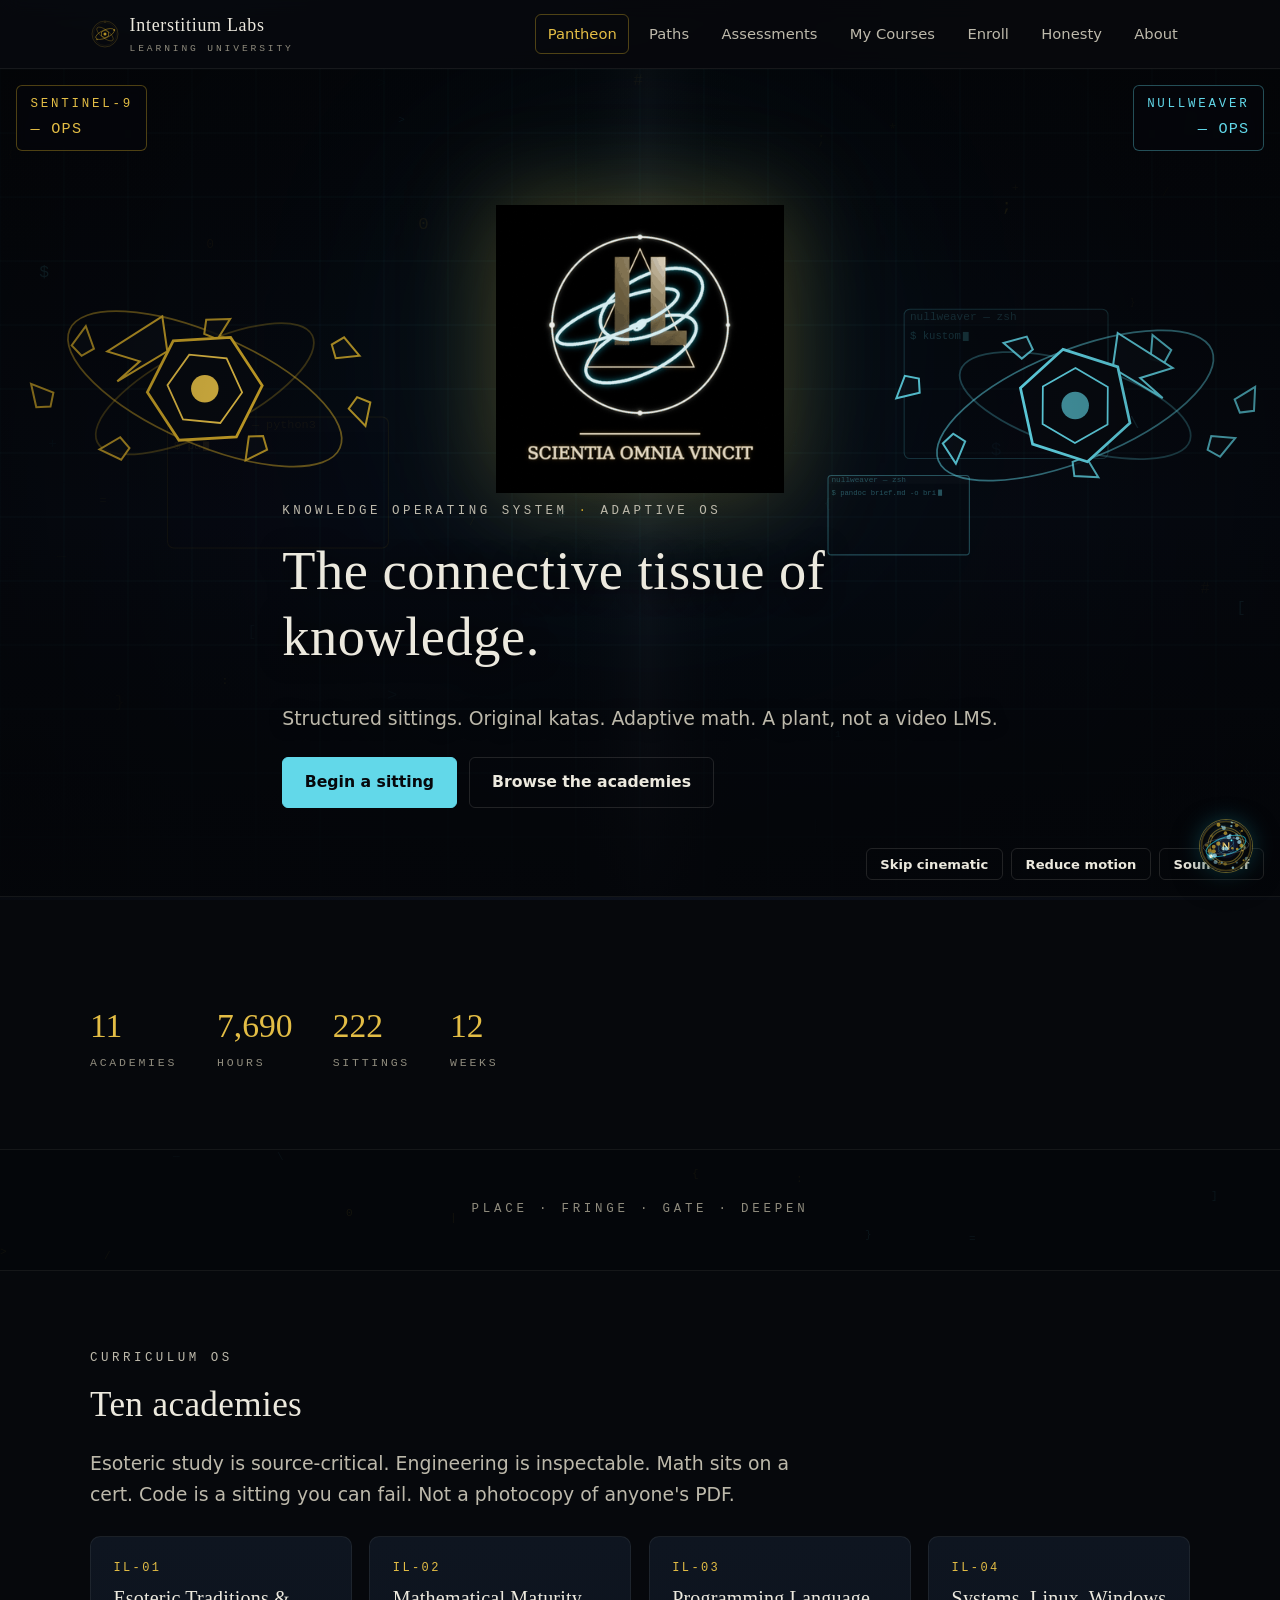
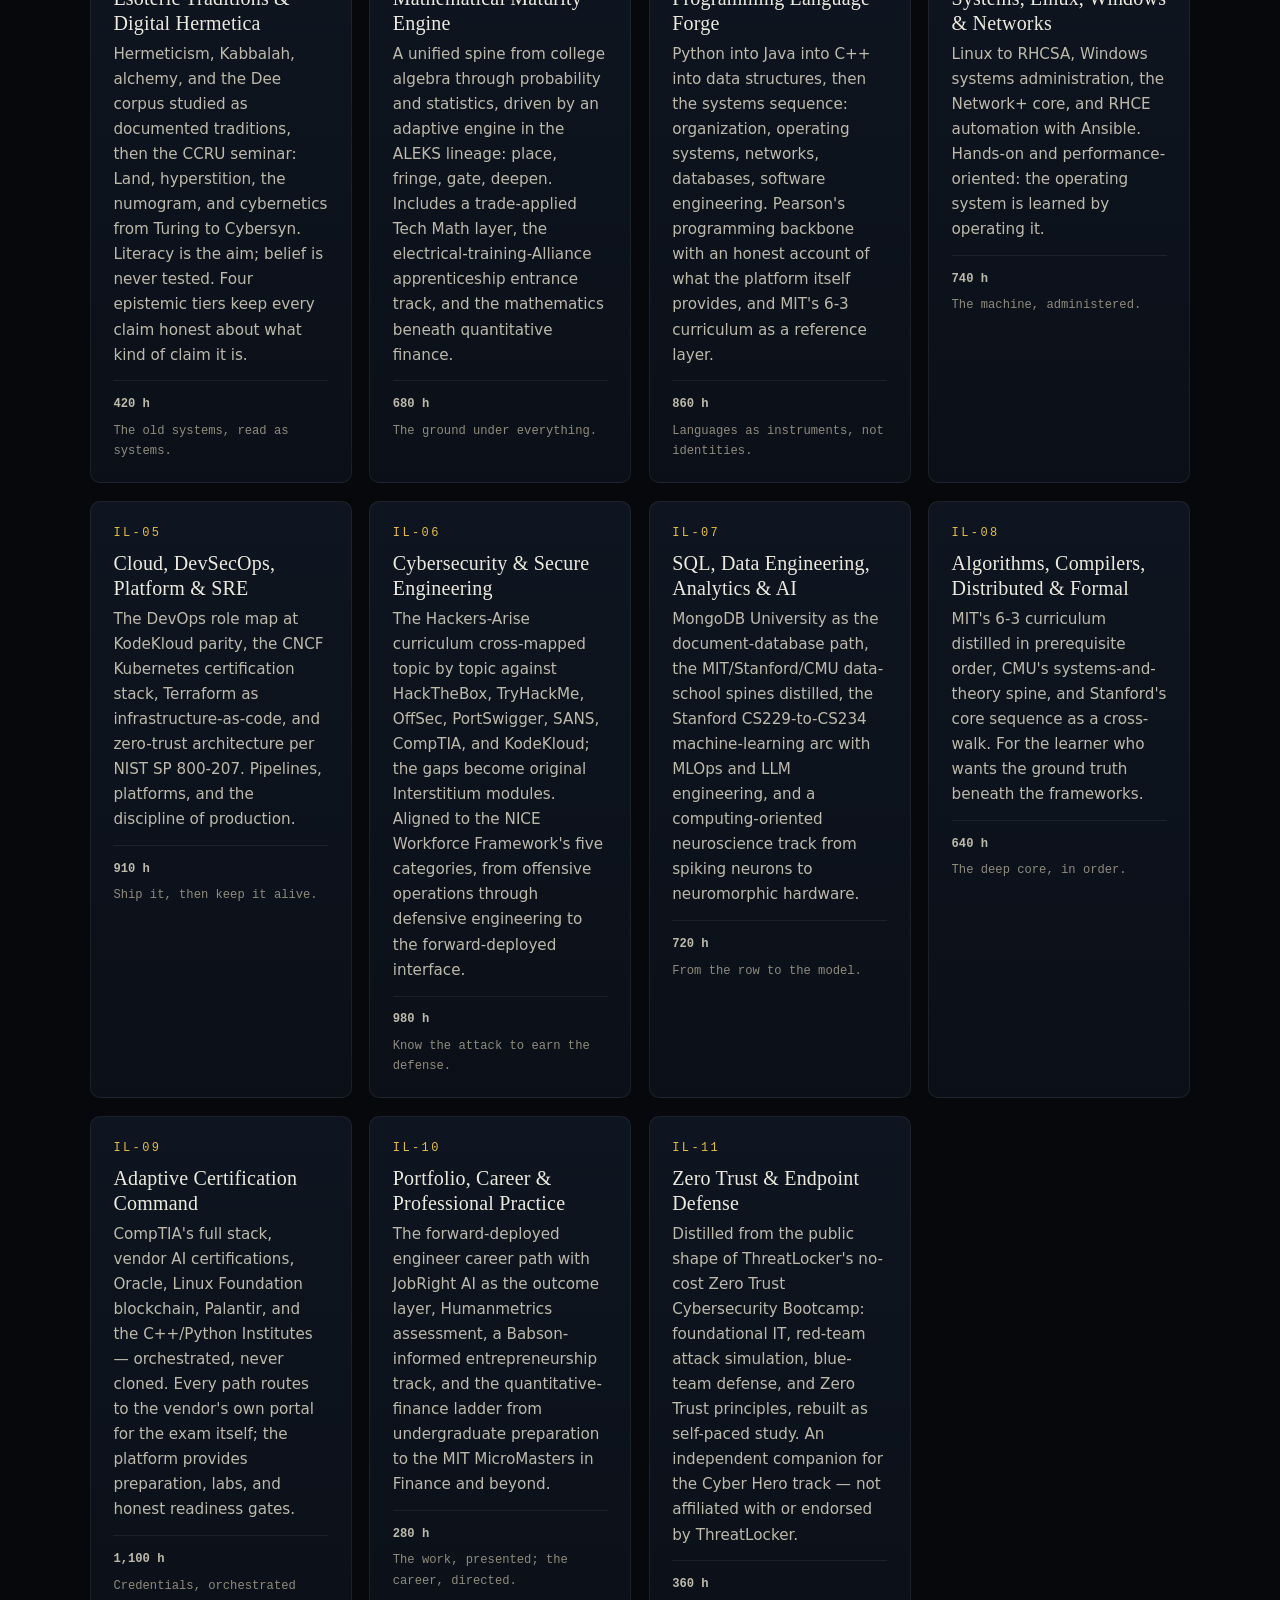
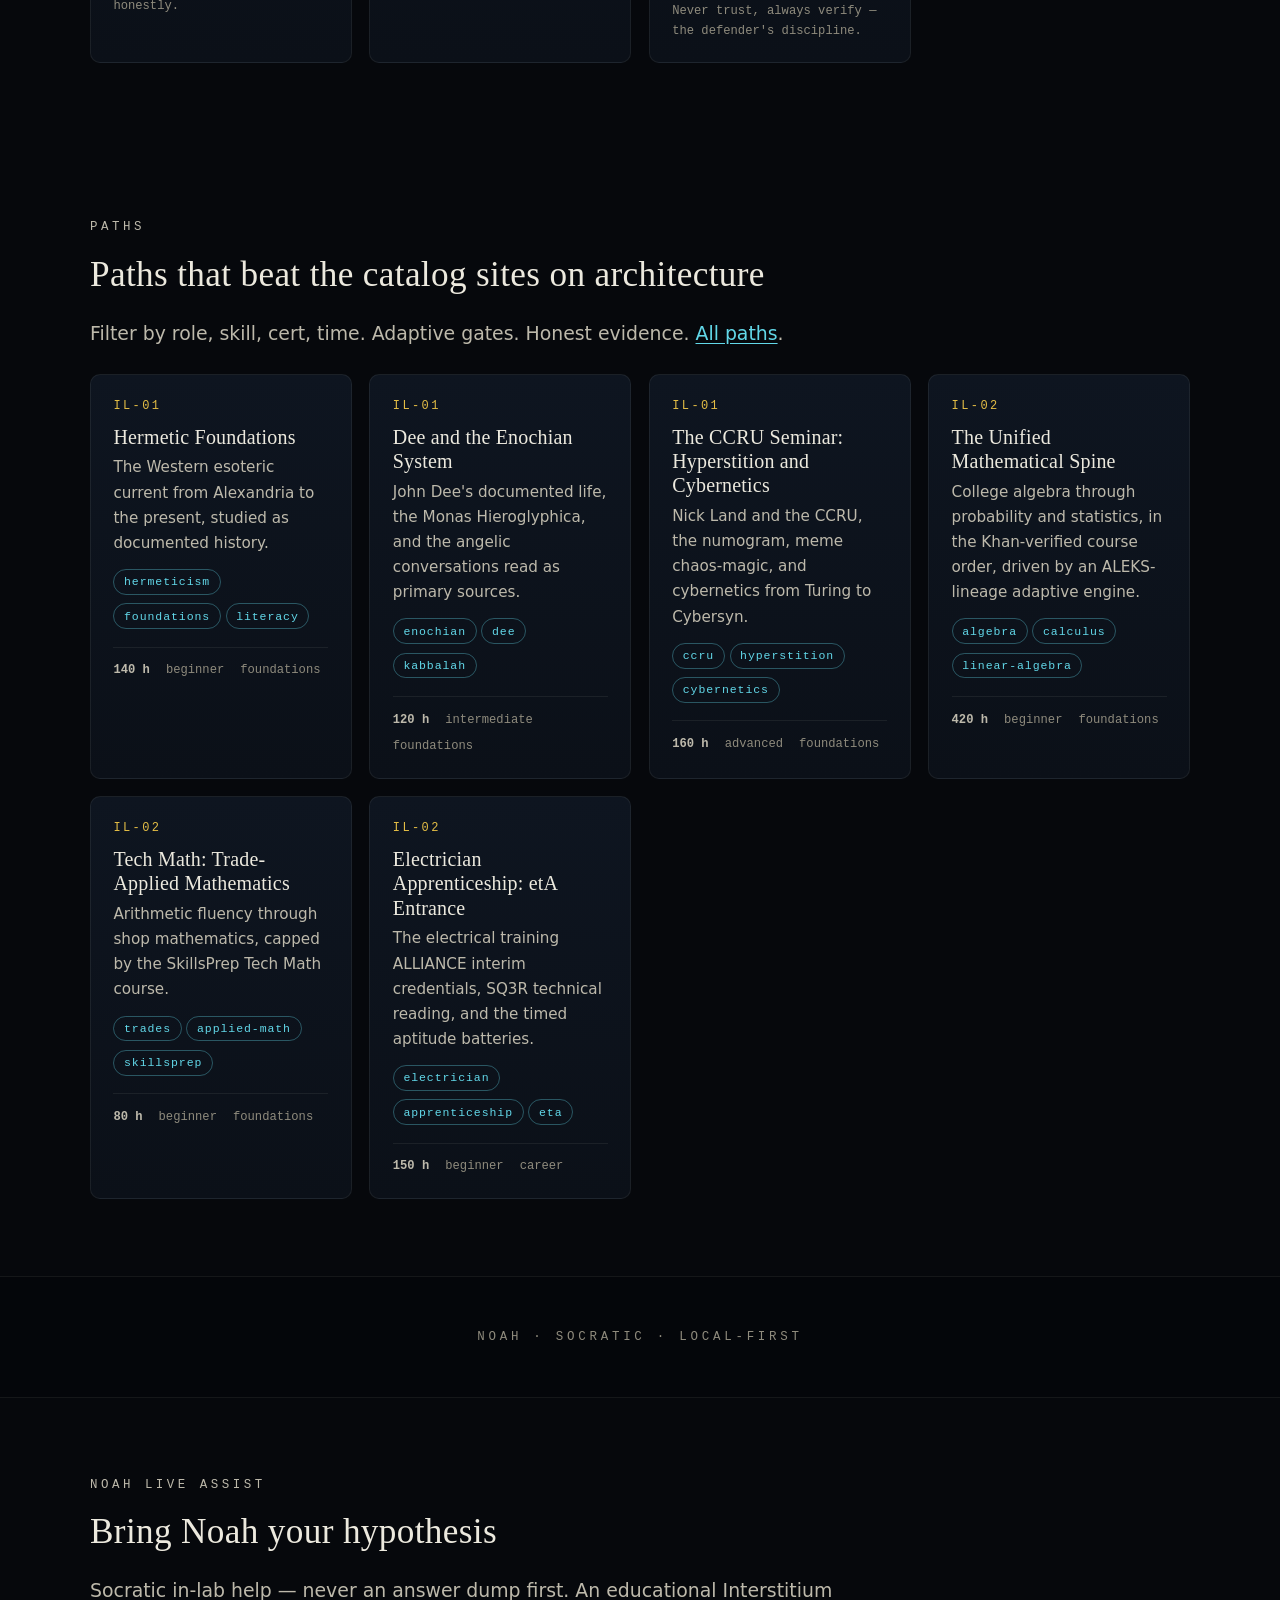
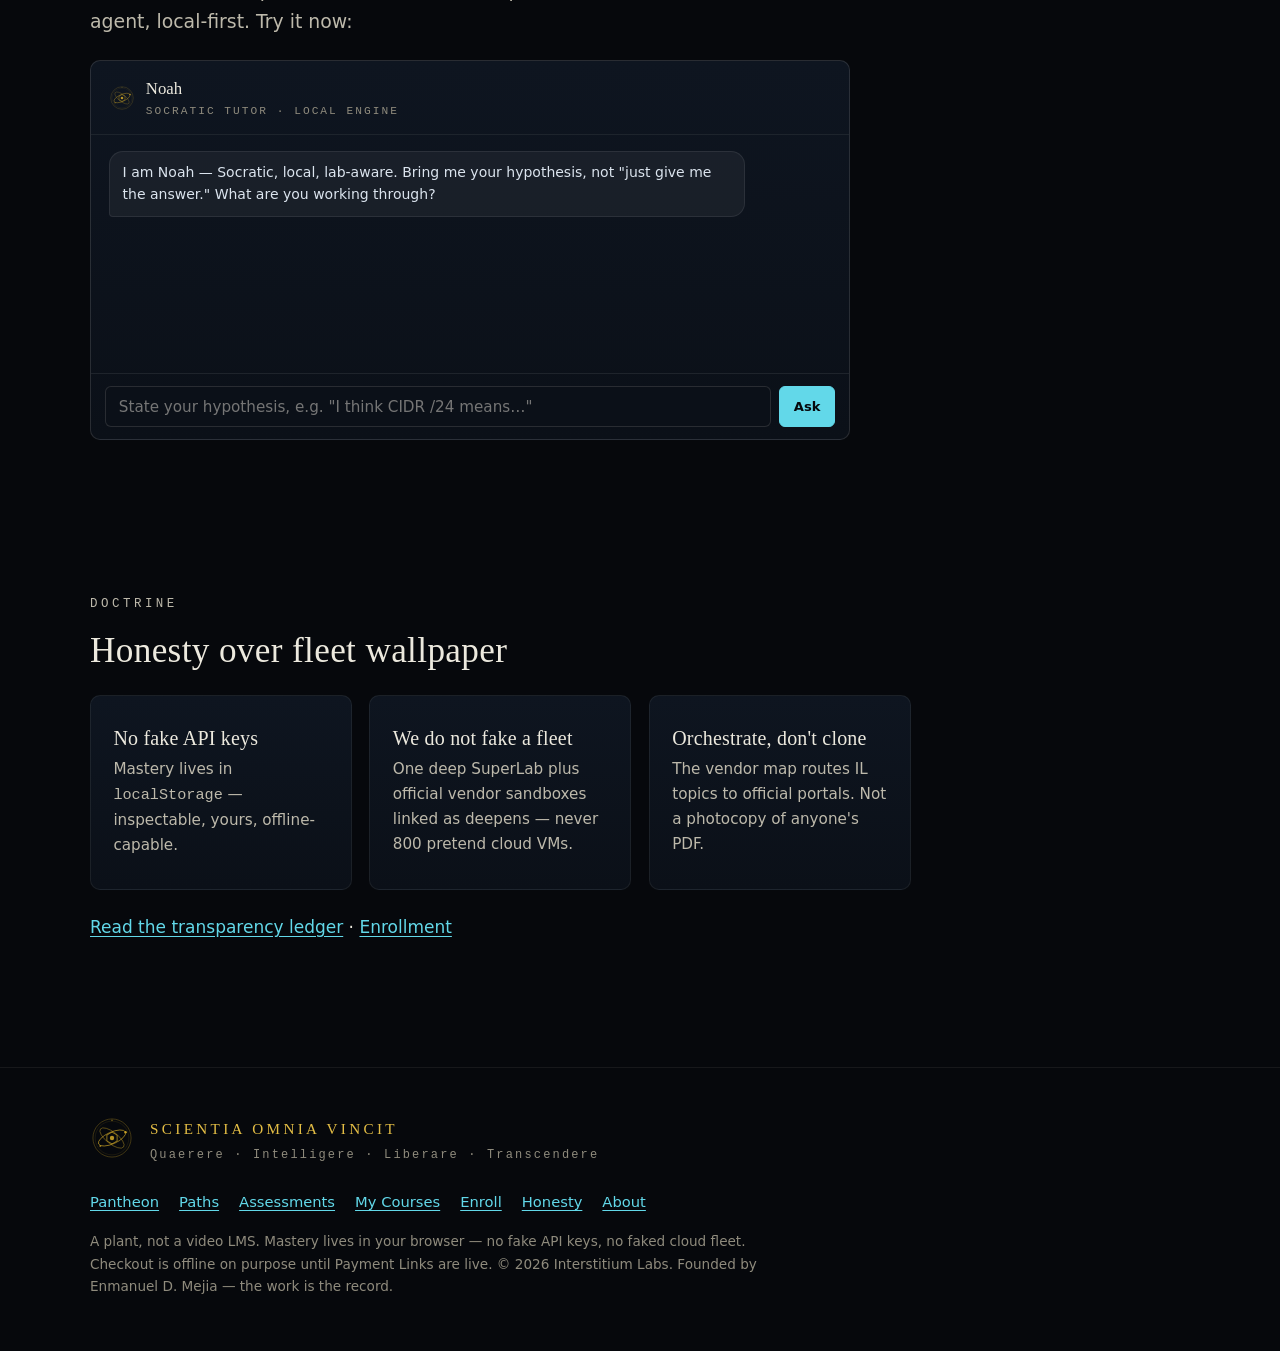
==== index.html @ 99f1c7e9 "Fix QA-verified content defects: stale meta totals - Meta descriptions: 10 academies/41 paths/204 mo" ====
<!DOCTYPE html>
<html lang="en">
<head>
<meta charset="utf-8">
<meta name="viewport" content="width=device-width, initial-scale=1">
<title>Interstitium Labs — Knowledge Operating System</title>
<meta name="description" content="Interstitium Labs: a knowledge operating system. Structured sittings, adaptive math, Socratic AI tutor. A plant, not a video LMS.">
<meta property="og:type" content="website">
<meta property="og:site_name" content="Interstitium Labs Learning University">
<meta property="og:url" content="https://learn.interstitiumlabs.dev/">
<meta property="og:title" content="Interstitium Labs — Learning University">
<meta property="og:description" content="A knowledge operating system. 11 academies, 47 learning paths, 222 modules, adaptive mastery. A plant, not a video LMS.">
<meta property="og:image" content="https://learn.interstitiumlabs.dev/assets/sigil-hero-static.png">
<meta name="twitter:card" content="summary_large_image">
<meta name="twitter:title" content="Interstitium Labs — Learning University">
<meta name="twitter:description" content="11 academies, 47 paths, 222 modules. Structured sittings, adaptive math, Socratic AI tutor.">
<meta name="twitter:image" content="https://learn.interstitiumlabs.dev/assets/sigil-hero-static.png">
<link rel="canonical" href="https://learn.interstitiumlabs.dev/">

<link rel="icon" href="assets/sigil.svg" type="image/svg+xml">
<link rel="manifest" href="manifest.webmanifest">
<meta name="theme-color" content="#06080c">
<link rel="stylesheet" href="css/il.css">
</head>
<body>
<a class="skip-link" href="#il-main">Skip to main content</a>
<div id="il-header"></div>

<main id="il-main">
  <!-- AI Pantheon battle cinematic (procedural canvas; see js/hero.js) -->
  <section class="pantheon" aria-label="AI Pantheon battle cinematic">
    <canvas id="pantheon-canvas" aria-hidden="true"></canvas>
    <div class="pantheon-veil" aria-hidden="true"></div>
    <div class="pantheon-plate gold" aria-hidden="true">SENTINEL-9<span class="ops" id="plate-gold-ops">— OPS</span></div>
    <div class="pantheon-plate cyan" aria-hidden="true">NULLWEAVER<span class="ops" id="plate-cyan-ops">— OPS</span></div>
    <div class="pantheon-sigil" aria-hidden="true">
      <picture>
        <source srcset="assets/sigil-hero-static.png" media="(prefers-reduced-motion: reduce)">
        <img src="assets/sigil-hero-rotate.gif" alt="" width="360" height="360" fetchpriority="high">
      </picture>
    </div>
    <div class="wrap pantheon-copy">
      <p class="eyebrow">Knowledge operating system <span class="dot">·</span> Adaptive OS</p>
      <h1>The connective tissue of knowledge.</h1>
      <p class="lede">Structured sittings. Original katas. Adaptive math. A plant, not a video LMS.</p>
      <p class="pantheon-summary" id="pantheon-summary" hidden>Two AI entities duel through recursive terminal cascades: SENTINEL-9 and NULLWEAVER trade volleys of streaming commands, each trying to out-compute the other. Motion is reduced, so a static keyframe is shown.</p>
      <div class="pantheon-ctas">
        <a class="btn" href="paths.html">Begin a sitting</a>
        <a class="btn btn-ghost" href="#academies">Browse the academies</a>
      </div>
    </div>
    <div class="pantheon-controls" role="group" aria-label="Cinematic controls">
      <button type="button" class="btn btn-sm btn-ghost" id="pantheon-skip">Skip cinematic</button>
      <button type="button" class="btn btn-sm btn-ghost" id="pantheon-motion" aria-pressed="false">Reduce motion</button>
      <button type="button" class="btn btn-sm btn-ghost" id="pantheon-sound" aria-pressed="false">Sound: off</button>
    </div>
  </section>

  <section class="block" aria-labelledby="scale-h">
    <div class="wrap">
      <h2 id="scale-h" class="sr-only">Scale</h2>
      <div class="counters" id="counters" role="list"></div>
    </div>
  </section>

  <div class="terminal-storm" aria-hidden="true"><canvas></canvas><div class="storm-label">Place · Fringe · Gate · Deepen</div></div>

  <section class="block" id="academies" aria-labelledby="acad-h">
    <div class="wrap" data-catalog-slot>
      <p class="eyebrow">Curriculum OS</p>
      <h2 id="acad-h">Ten academies</h2>
      <p class="lede">Esoteric study is source-critical. Engineering is inspectable. Math sits on a cert. Code is a sitting you can fail. Not a photocopy of anyone's PDF.</p>
      <div class="grid grid-3" id="academy-grid" style="margin-top:1.6rem"></div>
    </div>
  </section>

  <section class="block" aria-labelledby="paths-h">
    <div class="wrap" data-catalog-slot>
      <p class="eyebrow">Paths</p>
      <h2 id="paths-h">Paths that beat the catalog sites on architecture</h2>
      <p class="lede">Filter by role, skill, cert, time. Adaptive gates. Honest evidence. <a href="paths.html">All paths</a>.</p>
      <div class="grid grid-3" id="path-preview" style="margin-top:1.6rem"></div>
    </div>
  </section>

  <div class="terminal-storm" aria-hidden="true"><canvas></canvas><div class="storm-label">Noah · Socratic · Local-first</div></div>

  <section class="block" aria-labelledby="noah-h">
    <div class="wrap">
      <p class="eyebrow">Noah Live Assist</p>
      <h2 id="noah-h">Bring Noah your hypothesis</h2>
      <p class="lede">Socratic in-lab help — never an answer dump first. An educational Interstitium agent, local-first. Try it now:</p>
      <div class="grid" style="grid-template-columns:1fr; margin-top:1.4rem">
        <div class="noah-panel" style="max-width:760px">
          <div class="noah-head">
            <img class="sig" src="assets/sigil.svg" alt="" width="26" height="26">
            <div><div class="name">Noah</div><div class="sub">Socratic tutor · local engine</div></div>
          </div>
          <div class="noah-log" id="noah-log" aria-live="polite" aria-label="Noah conversation"></div>
          <form class="noah-input" id="noah-form">
            <label class="sr-only" for="noah-q">Ask Noah a question</label>
            <input id="noah-q" type="text" placeholder="State your hypothesis, e.g. &quot;I think CIDR /24 means…&quot;" autocomplete="off">
            <button class="btn btn-sm" type="submit">Ask</button>
          </form>
        </div>
      </div>
    </div>
  </section>

  <section class="block" aria-labelledby="honest-h">
    <div class="wrap">
      <p class="eyebrow">Doctrine</p>
      <h2 id="honest-h">Honesty over fleet wallpaper</h2>
      <div class="grid grid-3" style="margin-top:1.4rem">
        <div class="card"><h3>No fake API keys</h3><p>Mastery lives in <span style="font-family:var(--mono)">localStorage</span> — inspectable, yours, offline-capable.</p></div>
        <div class="card"><h3>We do not fake a fleet</h3><p>One deep SuperLab plus official vendor sandboxes linked as deepens — never 800 pretend cloud VMs.</p></div>
        <div class="card"><h3>Orchestrate, don't clone</h3><p>The vendor map routes IL topics to official portals. Not a photocopy of anyone's PDF.</p></div>
      </div>
      <p style="margin-top:1.4rem"><a href="honesty.html">Read the transparency ledger</a> · <a href="enroll.html">Enrollment</a></p>
    </div>
  </section>
</main>

<div id="il-footer"></div>

<script src="js/app.js"></script>
<script src="js/noah.js"></script>
<script src="js/hero.js"></script>
<script>
(function () {
  'use strict';
  IL.hero.init();

  function counter(n, label) {
    var d = document.createElement('div');
    d.className = 'counter'; d.setAttribute('role', 'listitem');
    d.innerHTML = '<div class="n">' + IL.esc(n) + '</div><div class="l">' + IL.esc(label) + '</div>';
    return d;
  }

  function academyCard(a) {
    var c = document.createElement('article');
    c.className = 'card';
    c.innerHTML =
      '<div class="code">' + IL.esc(a.code) + '</div>' +
      '<h3><a href="academy.html?id=' + IL.esc(a.code) + '">' + IL.esc(a.name) + '</a></h3>' +
      '<p>' + IL.esc(a.blurb || a.tagline || '') + '</p>' +
      '<div class="meta"><span><b>' + IL.esc(IL.fmtHours(a.hours)) + '</b></span>' +
      (a.tagline ? '<span>' + IL.esc(a.tagline) + '</span>' : '') + '</div>';
    return c;
  }

  function pathCard(p) {
    var c = document.createElement('article');
    c.className = 'card';
    var tags = (p.tags || []).slice(0, 3).map(function (t) {
      return '<span class="tag skill">' + IL.esc(t) + '</span>';
    }).join('');
    c.innerHTML =
      '<div class="code">' + IL.esc(p.academy || '') + '</div>' +
      '<h3><a href="path.html?id=' + IL.esc(p.id) + '">' + IL.esc(p.title) + '</a></h3>' +
      '<p>' + IL.esc(p.subtitle || '') + '</p>' +
      '<div>' + tags + '</div>' +
      '<div class="meta"><span><b>' + IL.esc(IL.fmtHours(p.hours)) + '</b></span>' +
      '<span>' + IL.esc(p.difficulty || '') + '</span><span>' + IL.esc(p.type || '') + '</span></div>';
    return c;
  }

  function render() {
    var cat = IL.getCatalog();
    // counters: computed from catalog, or the standing verified figures
    var box = document.getElementById('counters');
    box.innerHTML = '';
    var nAcad = cat.academies.length || 10;
    var hours = IL.totalHours() || 7330;
    var sittings = 0;
    cat.paths.forEach(function (p) { sittings += (p.modules || []).length; });
    if (!sittings) sittings = 138;
    box.appendChild(counter(String(nAcad), 'academies'));
    box.appendChild(counter(hours.toLocaleString('en-US'), 'hours'));
    box.appendChild(counter(String(sittings), 'sittings'));
    box.appendChild(counter('12', 'weeks'));

    var grid = document.getElementById('academy-grid');
    grid.innerHTML = '';
    cat.academies.forEach(function (a) { grid.appendChild(academyCard(a)); });

    var prev = document.getElementById('path-preview');
    prev.innerHTML = '';
    var paths = cat.paths.slice(0, 6);
    if (!paths.length) {
      prev.innerHTML = '<div class="empty-state"><h3>Paths are being published</h3>' +
        '<p>The path catalog is still being assembled. The ten academies above are the standing index — check back, or <a href="honesty.html">read the ledger</a>.</p></div>';
    } else {
      paths.forEach(function (p) { prev.appendChild(pathCard(p)); });
    }
  }
  IL.renderPage = render;
  IL.onCatalog(render);

  /* Noah teaser chat (real local engine) */
  var log = document.getElementById('noah-log');
  var form = document.getElementById('noah-form');
  var input = document.getElementById('noah-q');
  function addMsg(cls, text) {
    var d = document.createElement('div');
    d.className = 'noah-msg ' + cls;
    d.textContent = text;
    log.appendChild(d);
    log.scrollTop = log.scrollHeight;
    return d;
  }
  addMsg('noah', 'I am Noah — Socratic, local, lab-aware. Bring me your hypothesis, not "just give me the answer." What are you working through?');
  form.addEventListener('submit', function (e) {
    e.preventDefault();
    var q = input.value.trim();
    if (!q) return;
    addMsg('user', q);
    input.value = '';
    var thinking = document.createElement('div');
    thinking.className = 'noah-msg noah';
    thinking.innerHTML = '<span class="noah-thinking">Noah is thinking <span class="dots"><i></i><i></i><i></i></span></span>';
    log.appendChild(thinking);
    log.scrollTop = log.scrollHeight;
    setTimeout(function () {
      var res = IL.noah.ask(q, {});
      thinking.textContent = res.reply;
      (res.nudges || []).forEach(function (n) {
        var s = document.createElement('span');
        s.className = 'nudge';
        s.textContent = 'Nudge: ' + n;
        thinking.appendChild(s);
      });
      log.scrollTop = log.scrollHeight;
    }, 450);
  });
})();
</script>
</body>
</html>
---- css/il.css ----
/* Interstitium Labs — Learning University design system
   Doctrine: gold is a nucleus, never a fill. Cyan is a signal, never a wash.
   Marks stay small. Motion stays slow. */

:root {
  /* Nucleus accent (sparse) */
  --gold: #c9a227;
  --gold-bright: #e3bd45;
  --gold-dim: rgba(201, 162, 39, 0.38);
  --gold-faint: rgba(201, 162, 39, 0.10);
  /* Signal / interactive (links, affordances only) */
  --cyan: #62d8e9;
  --cyan-deep: #2fa9bd;
  --cyan-dim: rgba(98, 216, 233, 0.35);
  --cyan-faint: rgba(98, 216, 233, 0.08);
  /* Hermetic dark palette */
  --bg: #06080c;
  --bg-2: #090d14;
  --panel: #0b1018;
  --panel-2: #0e1520;
  --panel-3: #121a28;
  /* Ink */
  --ink: #ece9de;
  --ink-dim: #bdb9ab;
  --ink-faint: #8f8b7d;
  /* Lines */
  --line: rgba(236, 233, 222, 0.13);
  --line-soft: rgba(236, 233, 222, 0.07);
  /* Type */
  --serif: "Iowan Old Style", "Palatino Linotype", Palatino, Georgia, "Times New Roman", serif;
  --sans: system-ui, -apple-system, "Segoe UI", Roboto, Inter, "Helvetica Neue", Arial, sans-serif;
  --mono: ui-monospace, "SF Mono", SFMono-Regular, Menlo, Consolas, "Liberation Mono", monospace;
  /* Aurora backdrop: deep, slow, never loud */
  --aurora:
    radial-gradient(1100px 520px at 12% -8%, rgba(47, 169, 189, 0.10), transparent 60%),
    radial-gradient(900px 480px at 88% 4%, rgba(201, 162, 39, 0.055), transparent 60%),
    radial-gradient(1400px 900px at 50% 115%, rgba(38, 52, 92, 0.28), transparent 65%),
    linear-gradient(180deg, #070a10 0%, #06080c 55%, #05070a 100%);
  --radius: 10px;
  --radius-sm: 6px;
  --maxw: 1180px;
}

* { box-sizing: border-box; }

html { scroll-behavior: smooth; }

body {
  margin: 0;
  background: var(--bg);
  background-image: var(--aurora);
  background-attachment: fixed;
  color: var(--ink);
  font-family: var(--sans);
  font-size: 1.0625rem;
  line-height: 1.65;
  -webkit-font-smoothing: antialiased;
}

/* ---------- accessibility scaffolding ---------- */
.skip-link {
  position: absolute;
  left: 1rem;
  top: -4rem;
  z-index: 200;
  background: var(--panel-3);
  color: var(--cyan);
  border: 1px solid var(--cyan-dim);
  padding: 0.6rem 1rem;
  border-radius: var(--radius-sm);
  text-decoration: none;
  transition: top 0.15s ease;
}
.skip-link:focus { top: 1rem; }

:focus-visible {
  outline: 2px solid var(--cyan);
  outline-offset: 3px;
  border-radius: 2px;
}

.sr-only {
  position: absolute; width: 1px; height: 1px;
  padding: 0; margin: -1px; overflow: hidden;
  clip: rect(0 0 0 0); white-space: nowrap; border: 0;
}

/* ---------- type ---------- */
h1, h2, h3, .display {
  font-family: var(--serif);
  font-weight: 500;
  line-height: 1.22;
  letter-spacing: 0.01em;
  margin: 0 0 0.6em;
}
h1 { font-size: clamp(2rem, 4.6vw, 3.4rem); }
h2 { font-size: clamp(1.5rem, 3vw, 2.2rem); }
h3 { font-size: 1.25rem; }

.eyebrow {
  font-family: var(--mono);
  font-size: 0.78rem;
  letter-spacing: 0.28em;
  text-transform: uppercase;
  color: var(--ink-dim);
  margin: 0 0 1rem;
}
.eyebrow .dot { color: var(--gold); }

.lede { font-size: 1.18rem; color: var(--ink-dim); max-width: 62ch; }

a { color: var(--cyan); text-decoration: underline; text-underline-offset: 3px; }
a:hover { color: #8fe6f3; }

p { margin: 0 0 1em; max-width: 72ch; }

/* ---------- layout ---------- */
.wrap { max-width: var(--maxw); margin: 0 auto; padding: 0 clamp(1rem, 4vw, 2.5rem); }
section.block { padding: clamp(2.5rem, 6vw, 5rem) 0; }
.rule {
  border: 0; border-top: 1px solid var(--line-soft);
  margin: 0;
}

/* ---------- header / nav ---------- */
.site-header {
  position: sticky; top: 0; z-index: 100;
  background: rgba(6, 8, 12, 0.86);
  backdrop-filter: blur(10px);
  -webkit-backdrop-filter: blur(10px);
  border-bottom: 1px solid var(--line-soft);
}
.site-header .wrap {
  display: flex; align-items: center; gap: 1rem;
  padding-top: 0.7rem; padding-bottom: 0.7rem;
  flex-wrap: wrap;
}
.brand { display: inline-flex; align-items: center; gap: 0.6rem; text-decoration: none; color: var(--ink); }
.brand img { width: 30px; height: 30px; display: block; }
.brand .wordmark { font-family: var(--serif); font-size: 1.12rem; letter-spacing: 0.04em; }
.brand .wordmark small { display: block; font-family: var(--mono); font-size: 0.6rem; letter-spacing: 0.3em; color: var(--ink-faint); }
.site-nav { margin-left: auto; display: flex; flex-wrap: wrap; gap: 0.25rem 0.5rem; }
.site-nav a {
  color: var(--ink-dim); text-decoration: none;
  font-size: 0.92rem; padding: 0.45rem 0.7rem;
  border-radius: var(--radius-sm);
  border: 1px solid transparent;
}
.site-nav a:hover { color: var(--cyan); border-color: var(--cyan-dim); }
.site-nav a[aria-current="page"] { color: var(--gold-bright); border-color: var(--gold-dim); }

/* ---------- footer ---------- */
.site-footer { border-top: 1px solid var(--line-soft); padding: 3rem 0 2.5rem; margin-top: 2rem; }
.site-footer .seal { display: flex; align-items: flex-start; gap: 1rem; margin-bottom: 1.5rem; }
.site-footer .seal img { width: 44px; height: 44px; flex: none; }
.seal .latin { font-family: var(--serif); letter-spacing: 0.22em; font-size: 0.95rem; color: var(--gold-bright); }
.seal .quatrain { font-family: var(--mono); font-size: 0.75rem; letter-spacing: 0.18em; color: var(--ink-faint); margin-top: 0.35rem; }
.footer-nav { display: flex; flex-wrap: wrap; gap: 0.25rem 1.25rem; margin: 1rem 0; font-size: 0.92rem; }
.footer-note { font-size: 0.85rem; color: var(--ink-faint); max-width: 78ch; }

/* ---------- hero : AI Pantheon battle ---------- */
.pantheon {
  position: relative;
  min-height: min(92vh, 860px);
  display: flex; flex-direction: column; justify-content: flex-end;
  overflow: hidden;
  background: #04060a;
  border-bottom: 1px solid var(--line-soft);
}
.pantheon canvas#pantheon-canvas {
  position: absolute; inset: 0; width: 100%; height: 100%; display: block;
}
.pantheon-veil {
  position: absolute; inset: 0; pointer-events: none;
  background:
    linear-gradient(180deg, rgba(4,6,10,0.25) 0%, transparent 30%, transparent 55%, rgba(4,6,10,0.88) 100%);
}
.pantheon-plate {
  position: absolute; top: 1rem;
  font-family: var(--mono); font-size: 0.78rem; letter-spacing: 0.22em;
  padding: 0.5rem 0.85rem;
  background: rgba(6, 8, 12, 0.62);
  border: 1px solid var(--line);
  border-radius: var(--radius-sm);
  backdrop-filter: blur(6px); -webkit-backdrop-filter: blur(6px);
  pointer-events: none; white-space: nowrap;
}
.pantheon-plate .ops { display: block; font-size: 0.95rem; letter-spacing: 0.08em; margin-top: 0.15rem; }
.pantheon-plate.gold { left: 1rem; color: var(--gold-bright); border-color: var(--gold-dim); }
.pantheon-plate.cyan { right: 1rem; color: var(--cyan); border-color: var(--cyan-dim); text-align: right; }

.pantheon-copy { position: relative; z-index: 3; padding-bottom: 5.5rem; }
.pantheon-sigil {
  position: relative; z-index: 2;
  display: flex; justify-content: center;
  padding-top: clamp(2.5rem, 7vh, 4.5rem);
  pointer-events: none;
}
.pantheon-sigil img {
  width: clamp(170px, 32vmin, 330px); height: auto;
  filter: drop-shadow(0 0 46px rgba(212,175,55,0.30)) drop-shadow(0 0 120px rgba(34,211,238,0.12));
}
.pantheon-copy h1 { max-width: 20ch; text-shadow: 0 2px 24px rgba(0,0,0,0.8); }
.pantheon-copy .lede { text-shadow: 0 1px 14px rgba(0,0,0,0.8); }
.pantheon-ctas { display: flex; flex-wrap: wrap; gap: 0.8rem; margin-top: 1.4rem; }

.pantheon-controls {
  position: absolute; z-index: 4; right: 1rem; bottom: 1rem;
  display: flex; gap: 0.5rem; flex-wrap: wrap; justify-content: flex-end;
}
.pantheon-summary {
  position: relative; z-index: 3;
  font-size: 0.95rem; color: var(--ink-dim);
  background: rgba(6,8,12,0.72);
  border: 1px solid var(--line);
  border-left: 2px solid var(--gold-dim);
  border-radius: var(--radius-sm);
  padding: 0.9rem 1.1rem; margin: 0 0 5.5rem;
  max-width: 64ch;
}

/* ---------- buttons ---------- */
.btn {
  display: inline-block;
  font-family: var(--sans); font-size: 0.98rem; font-weight: 600;
  color: var(--bg); background: var(--cyan);
  border: 1px solid var(--cyan);
  padding: 0.72rem 1.35rem; border-radius: var(--radius-sm);
  text-decoration: none; cursor: pointer;
  transition: transform 0.12s ease, box-shadow 0.12s ease, background 0.12s ease;
}
.btn:hover { background: #8fe6f3; color: #04141a; box-shadow: 0 0 22px rgba(98,216,233,0.28); }
.btn-ghost {
  background: transparent; color: var(--ink);
  border: 1px solid var(--line);
}
.btn-ghost:hover { border-color: var(--cyan-dim); color: var(--cyan); background: var(--cyan-faint); box-shadow: none; }
.btn-gold { background: transparent; color: var(--gold-bright); border: 1px solid var(--gold-dim); }
.btn-gold:hover { background: var(--gold-faint); color: var(--gold-bright); box-shadow: 0 0 18px rgba(201,162,39,0.22); }
.btn-sm { font-size: 0.82rem; padding: 0.45rem 0.85rem; }
.btn[disabled] { opacity: 0.45; cursor: not-allowed; box-shadow: none; }

/* ---------- cards / grids ---------- */
.grid { display: grid; gap: 1.1rem; }
.grid-2 { grid-template-columns: repeat(auto-fill, minmax(300px, 1fr)); }
.grid-3 { grid-template-columns: repeat(auto-fill, minmax(260px, 1fr)); }

.card {
  background: linear-gradient(180deg, var(--panel-2), var(--panel));
  border: 1px solid var(--line-soft);
  border-radius: var(--radius);
  padding: 1.35rem 1.4rem;
  position: relative;
  transition: border-color 0.15s ease, transform 0.15s ease;
}
.card:hover { border-color: var(--line); transform: translateY(-2px); }
.card .code {
  font-family: var(--mono); font-size: 0.75rem; letter-spacing: 0.2em;
  color: var(--gold-bright);
}
.card h3 { margin: 0.5rem 0 0.4rem; }
.card h3 a { color: var(--ink); text-decoration: none; }
.card h3 a:hover { color: var(--cyan); }
.card p { font-size: 0.95rem; color: var(--ink-dim); margin-bottom: 0.6rem; }
.card .meta {
  display: flex; flex-wrap: wrap; gap: 0.4rem 1rem;
  font-family: var(--mono); font-size: 0.76rem; color: var(--ink-faint);
  margin-top: 0.8rem; padding-top: 0.8rem; border-top: 1px solid var(--line-soft);
}
.card .meta b { color: var(--ink-dim); font-weight: 600; }
.tag {
  display: inline-block; font-family: var(--mono); font-size: 0.72rem; letter-spacing: 0.08em;
  border: 1px solid var(--line); border-radius: 999px;
  padding: 0.15rem 0.6rem; color: var(--ink-dim); margin: 0 0.3rem 0.3rem 0;
}
.tag.cert { border-color: var(--gold-dim); color: var(--gold-bright); }
.tag.skill { border-color: var(--cyan-dim); color: var(--cyan); }

/* ---------- counters ---------- */
.counters { display: flex; flex-wrap: wrap; gap: 2.5rem; margin: 1.5rem 0 0; }
.counter .n { font-family: var(--serif); font-size: 2.1rem; color: var(--gold-bright); }
.counter .l { font-family: var(--mono); font-size: 0.72rem; letter-spacing: 0.24em; color: var(--ink-faint); text-transform: uppercase; }

/* ---------- terminal-storm motif (section transitions / loading) ---------- */
.terminal-storm {
  position: relative; overflow: hidden;
  border-top: 1px solid var(--line-soft);
  border-bottom: 1px solid var(--line-soft);
  background: #04060a;
  min-height: 120px;
}
.terminal-storm canvas { display: block; width: 100%; height: 120px; }
.terminal-storm .storm-label {
  position: absolute; inset: 0; display: flex; align-items: center; justify-content: center;
  font-family: var(--mono); font-size: 0.78rem; letter-spacing: 0.3em; text-transform: uppercase;
  color: var(--ink-faint); pointer-events: none;
  background: linear-gradient(180deg, rgba(4,6,10,0.55), rgba(4,6,10,0.15) 50%, rgba(4,6,10,0.55));
}

/* ---------- forms ---------- */
label { display: block; font-size: 0.9rem; color: var(--ink-dim); margin: 0 0 0.35rem; }
input[type="text"], input[type="search"], select, textarea {
  width: 100%; background: var(--panel); color: var(--ink);
  border: 1px solid var(--line); border-radius: var(--radius-sm);
  padding: 0.65rem 0.8rem; font-size: 0.95rem; font-family: var(--sans);
}
input:focus, select:focus, textarea:focus { border-color: var(--cyan-dim); outline: 2px solid var(--cyan-dim); outline-offset: 1px; }
textarea { min-height: 180px; font-family: var(--mono); font-size: 0.85rem; resize: vertical; }
select { appearance: auto; }
.filters { display: grid; grid-template-columns: repeat(auto-fit, minmax(200px, 1fr)); gap: 0.9rem; margin: 1.4rem 0; }
.filters .field { margin: 0; }

/* ---------- tables ---------- */
table.ledger { width: 100%; border-collapse: collapse; font-size: 0.93rem; margin: 1.2rem 0; }
table.ledger th, table.ledger td {
  text-align: left; padding: 0.7rem 0.8rem;
  border-bottom: 1px solid var(--line-soft); vertical-align: top;
}
table.ledger th { font-family: var(--mono); font-size: 0.74rem; letter-spacing: 0.18em; text-transform: uppercase; color: var(--ink-faint); }
table.ledger td.date { font-family: var(--mono); font-size: 0.8rem; white-space: nowrap; color: var(--ink-dim); }
.pill { display: inline-block; font-family: var(--mono); font-size: 0.72rem; letter-spacing: 0.1em; padding: 0.2rem 0.65rem; border-radius: 999px; border: 1px solid; white-space: nowrap; }
.pill.live { color: var(--cyan); border-color: var(--cyan-dim); }
.pill.off { color: var(--gold-bright); border-color: var(--gold-dim); }
.pill.soon { color: var(--ink-dim); border-color: var(--line); }

/* ---------- quiz / assessment ---------- */
.quiz-shell { max-width: 860px; }
.timer {
  font-family: var(--mono); font-size: 1.6rem; letter-spacing: 0.08em;
  color: var(--gold-bright); border: 1px solid var(--gold-dim);
  display: inline-block; padding: 0.35rem 1rem; border-radius: var(--radius-sm);
  background: var(--gold-faint); margin-bottom: 1rem;
}
.timer.low { color: #ff9d7a; border-color: rgba(255,157,122,0.5); background: rgba(255,157,122,0.08); }
.qnav { display: flex; flex-wrap: wrap; gap: 0.4rem; margin: 1rem 0; }
.qnav button {
  width: 2.5rem; height: 2.5rem; border-radius: var(--radius-sm);
  border: 1px solid var(--line); background: var(--panel); color: var(--ink-dim);
  font-family: var(--mono); font-size: 0.82rem; cursor: pointer;
}
.qnav button:hover { border-color: var(--cyan-dim); color: var(--cyan); }
.qnav button.answered { border-color: var(--cyan-dim); color: var(--cyan); }
.qnav button.current { border-color: var(--gold); color: var(--gold-bright); box-shadow: 0 0 0 1px var(--gold-dim); }
.qnav button.flagged { border-style: dashed; }
.question { background: var(--panel); border: 1px solid var(--line-soft); border-radius: var(--radius); padding: 1.5rem; margin: 1rem 0; }
.question h3 { font-family: var(--sans); font-size: 1.08rem; font-weight: 600; }
.choices { list-style: none; margin: 1rem 0 0; padding: 0; display: grid; gap: 0.55rem; }
.choices label {
  display: flex; gap: 0.7rem; align-items: flex-start;
  border: 1px solid var(--line-soft); border-radius: var(--radius-sm);
  padding: 0.7rem 0.9rem; cursor: pointer; margin: 0; color: var(--ink);
}
.choices label:hover { border-color: var(--cyan-dim); }
.choices input[type="radio"] { margin-top: 0.3rem; accent-color: var(--cyan); width: 1.05rem; height: 1.05rem; flex: none; }
.choices label.picked { border-color: var(--cyan); background: var(--cyan-faint); }
.quiz-actions { display: flex; gap: 0.7rem; flex-wrap: wrap; margin-top: 1.2rem; }
.explain { border-left: 2px solid var(--gold-dim); padding: 0.6rem 1rem; margin-top: 0.8rem; color: var(--ink-dim); font-size: 0.93rem; background: var(--gold-faint); border-radius: 0 var(--radius-sm) var(--radius-sm) 0; }
.score-ring { font-family: var(--serif); font-size: 2.6rem; color: var(--gold-bright); }

/* ---------- adaptive sitting ---------- */
.stages { display: flex; flex-wrap: wrap; gap: 0.5rem; margin: 1.2rem 0 1.8rem; }
.stage-tab {
  font-family: var(--mono); font-size: 0.8rem; letter-spacing: 0.14em; text-transform: uppercase;
  border: 1px solid var(--line); background: transparent; color: var(--ink-dim);
  padding: 0.6rem 1.05rem; border-radius: 999px; cursor: pointer;
}
.stage-tab:hover { border-color: var(--cyan-dim); color: var(--cyan); }
.stage-tab[aria-selected="true"] { border-color: var(--gold); color: var(--gold-bright); background: var(--gold-faint); }
.mastery-bar { height: 8px; background: var(--panel-3); border-radius: 999px; overflow: hidden; margin-top: 0.35rem; }
.mastery-bar i { display: block; height: 100%; background: linear-gradient(90deg, var(--cyan-deep), var(--cyan)); border-radius: 999px; transition: width 0.4s ease; }
.topic-row { display: grid; grid-template-columns: 1fr auto; gap: 0.3rem 1rem; align-items: center; padding: 0.7rem 0; border-bottom: 1px solid var(--line-soft); }
.topic-row .t { font-size: 0.95rem; }
.topic-row .m { font-family: var(--mono); font-size: 0.8rem; color: var(--ink-faint); }
.stage-panel { display: none; }
.stage-panel.active { display: block; }

/* ---------- Noah chat ---------- */
.noah-panel {
  border: 1px solid var(--line); border-radius: var(--radius);
  background: linear-gradient(180deg, var(--panel-2), var(--panel));
  display: flex; flex-direction: column; overflow: hidden;
  min-height: 380px; max-height: 640px;
}
.noah-head {
  display: flex; align-items: center; gap: 0.7rem;
  padding: 0.85rem 1.1rem; border-bottom: 1px solid var(--line-soft);
}
.noah-head .sig { width: 26px; height: 26px; }
.noah-head .name { font-family: var(--serif); font-size: 1.05rem; }
.noah-head .sub { font-family: var(--mono); font-size: 0.7rem; letter-spacing: 0.18em; color: var(--ink-faint); text-transform: uppercase; }
.noah-log { flex: 1; overflow-y: auto; padding: 1rem 1.1rem; display: flex; flex-direction: column; gap: 0.8rem; }
.noah-msg { max-width: 88%; padding: 0.65rem 0.95rem; border-radius: var(--radius-sm); font-size: 0.93rem; line-height: 1.55; }
.noah-msg.noah { background: var(--panel-3); border: 1px solid var(--line-soft); align-self: flex-start; }
.noah-msg.user { background: var(--cyan-faint); border: 1px solid var(--cyan-dim); align-self: flex-end; }
.noah-msg .nudge { display: block; margin-top: 0.5rem; font-size: 0.82rem; color: var(--cyan); }
.noah-input { display: flex; gap: 0.6rem; padding: 0.85rem 1.1rem; border-top: 1px solid var(--line-soft); }
.noah-input input { flex: 1; }
.noah-thinking { display: inline-flex; align-items: center; gap: 0.35rem; color: var(--ink-faint); font-family: var(--mono); font-size: 0.8rem; }
.noah-thinking .dots i {
  display: inline-block; width: 6px; height: 6px; border-radius: 50%;
  background: var(--cyan); margin-right: 4px; opacity: 0.25;
  animation: noahpulse 1.1s ease-in-out infinite;
}
.noah-thinking .dots i:nth-child(2) { animation-delay: 0.18s; }
.noah-thinking .dots i:nth-child(3) { animation-delay: 0.36s; }
@keyframes noahpulse { 0%, 100% { opacity: 0.25; } 50% { opacity: 1; } }

/* ---------- misc ---------- */
.notice {
  border: 1px solid var(--line); border-left: 3px solid var(--gold);
  background: var(--panel); border-radius: var(--radius-sm);
  padding: 1rem 1.2rem; margin: 1.2rem 0; font-size: 0.95rem; color: var(--ink-dim);
}
.notice.cyan { border-left-color: var(--cyan); }
.kv { display: grid; grid-template-columns: auto 1fr; gap: 0.3rem 1.2rem; font-size: 0.95rem; }
.kv dt { font-family: var(--mono); font-size: 0.8rem; color: var(--ink-faint); letter-spacing: 0.08em; }
.kv dd { margin: 0; color: var(--ink-dim); }
.empty-state { text-align: left; border: 1px dashed var(--line); border-radius: var(--radius); padding: 2.2rem; color: var(--ink-dim); }
.empty-state h3 { color: var(--ink); }
ol.steps { padding-left: 1.4rem; }
ol.steps li { margin-bottom: 0.7rem; color: var(--ink-dim); }
.source-list { list-style: none; padding: 0; margin: 0.6rem 0 0; }
.source-list li { padding: 0.55rem 0; border-bottom: 1px solid var(--line-soft); font-size: 0.93rem; }
.source-list .note { color: var(--ink-faint); font-size: 0.85rem; display: block; }
.module { border: 1px solid var(--line-soft); border-radius: var(--radius); padding: 1.2rem 1.35rem; margin: 0 0 1rem; background: var(--panel); }
.module h3 { margin-bottom: 0.3rem; }
.module .kind { font-family: var(--mono); font-size: 0.72rem; letter-spacing: 0.2em; text-transform: uppercase; color: var(--gold-bright); }
.hero-cta-row { display: flex; gap: 0.8rem; flex-wrap: wrap; }

/* honesty ledger entries */
.entry-real { border-left-color: var(--cyan); }
.entry-off { border-left-color: var(--gold); }
.entry-soon { border-left-color: var(--ink-faint); }

/* responsive */
@media (max-width: 720px) {
  .pantheon-plate { font-size: 0.66rem; padding: 0.4rem 0.6rem; }
  .pantheon-controls { left: 1rem; right: 1rem; justify-content: flex-start; }
  .site-nav { margin-left: 0; }
}

/* reduced motion: everything slow becomes still */
@media (prefers-reduced-motion: reduce) {
  html { scroll-behavior: auto; }
  *, *::before, *::after { animation-duration: 0.01ms !important; animation-iteration-count: 1 !important; transition-duration: 0.01ms !important; }
  .noah-thinking .dots i { animation: none; opacity: 0.6; }
}
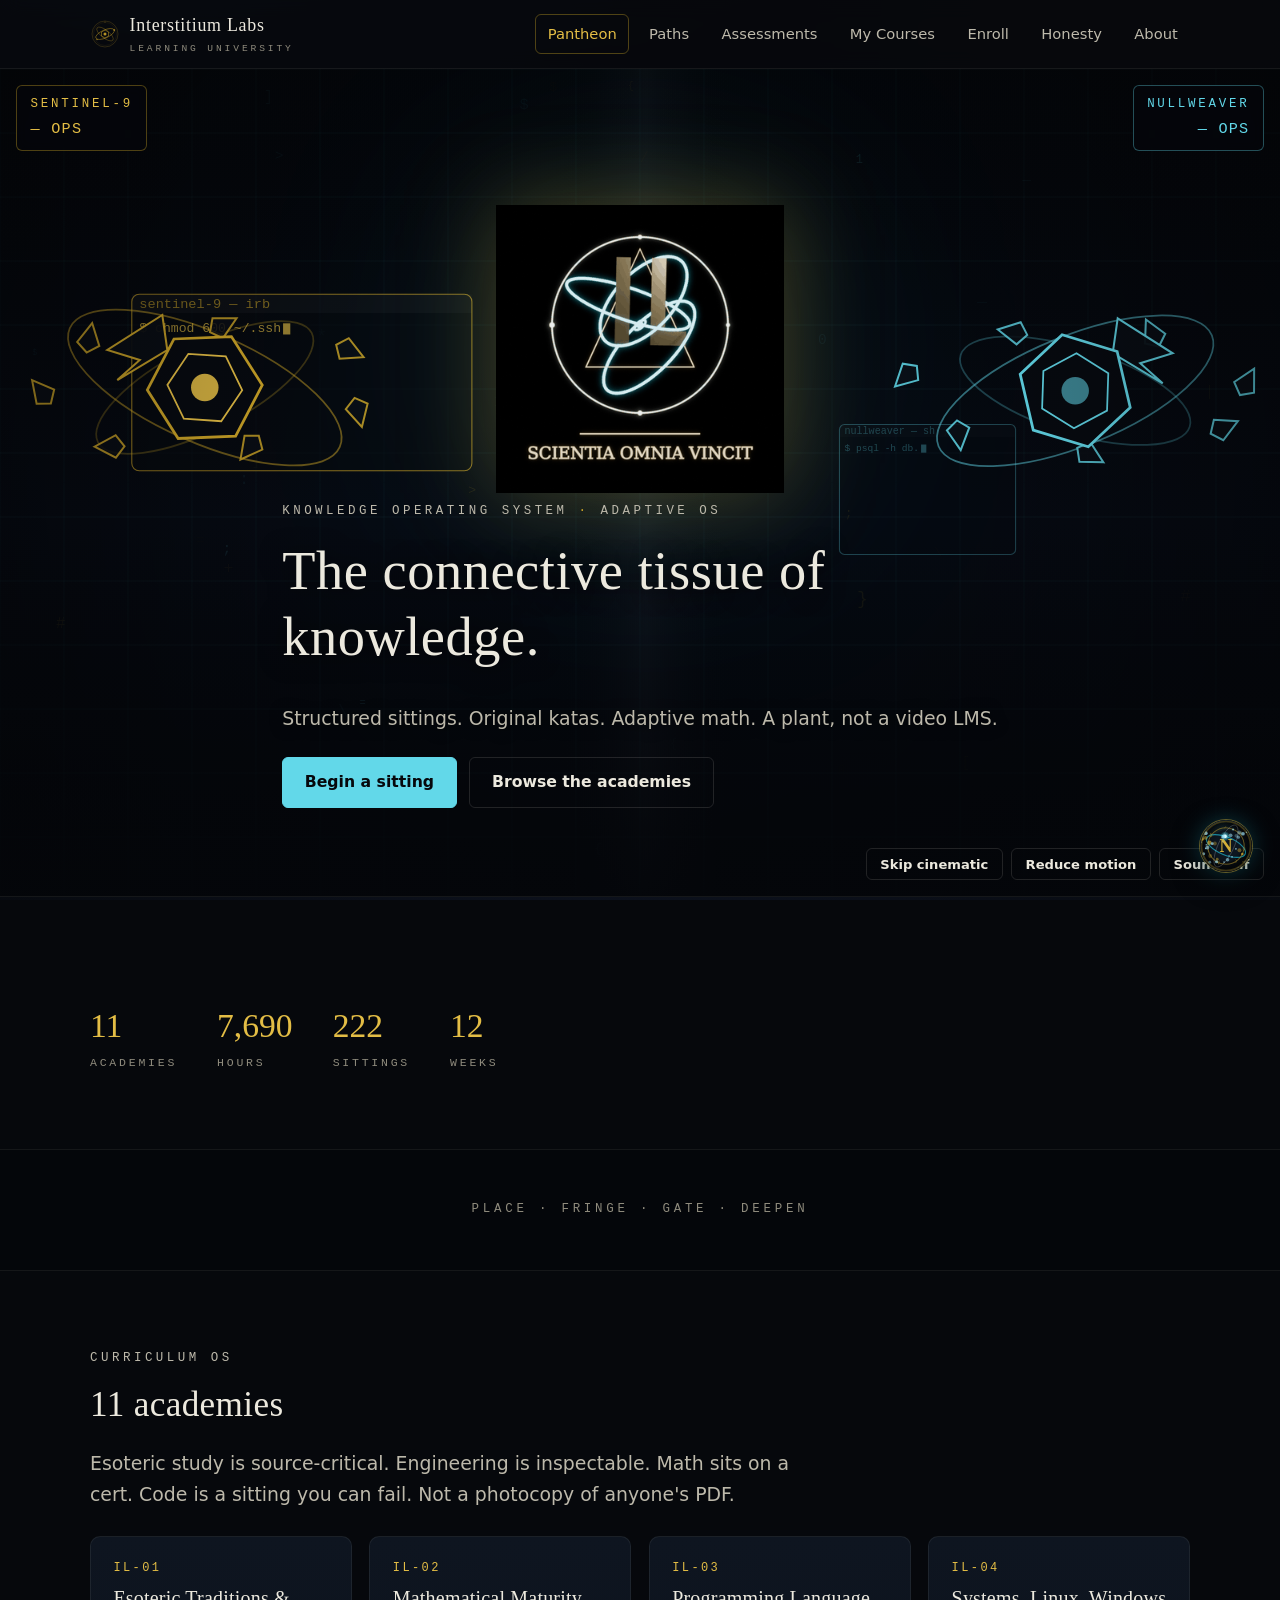
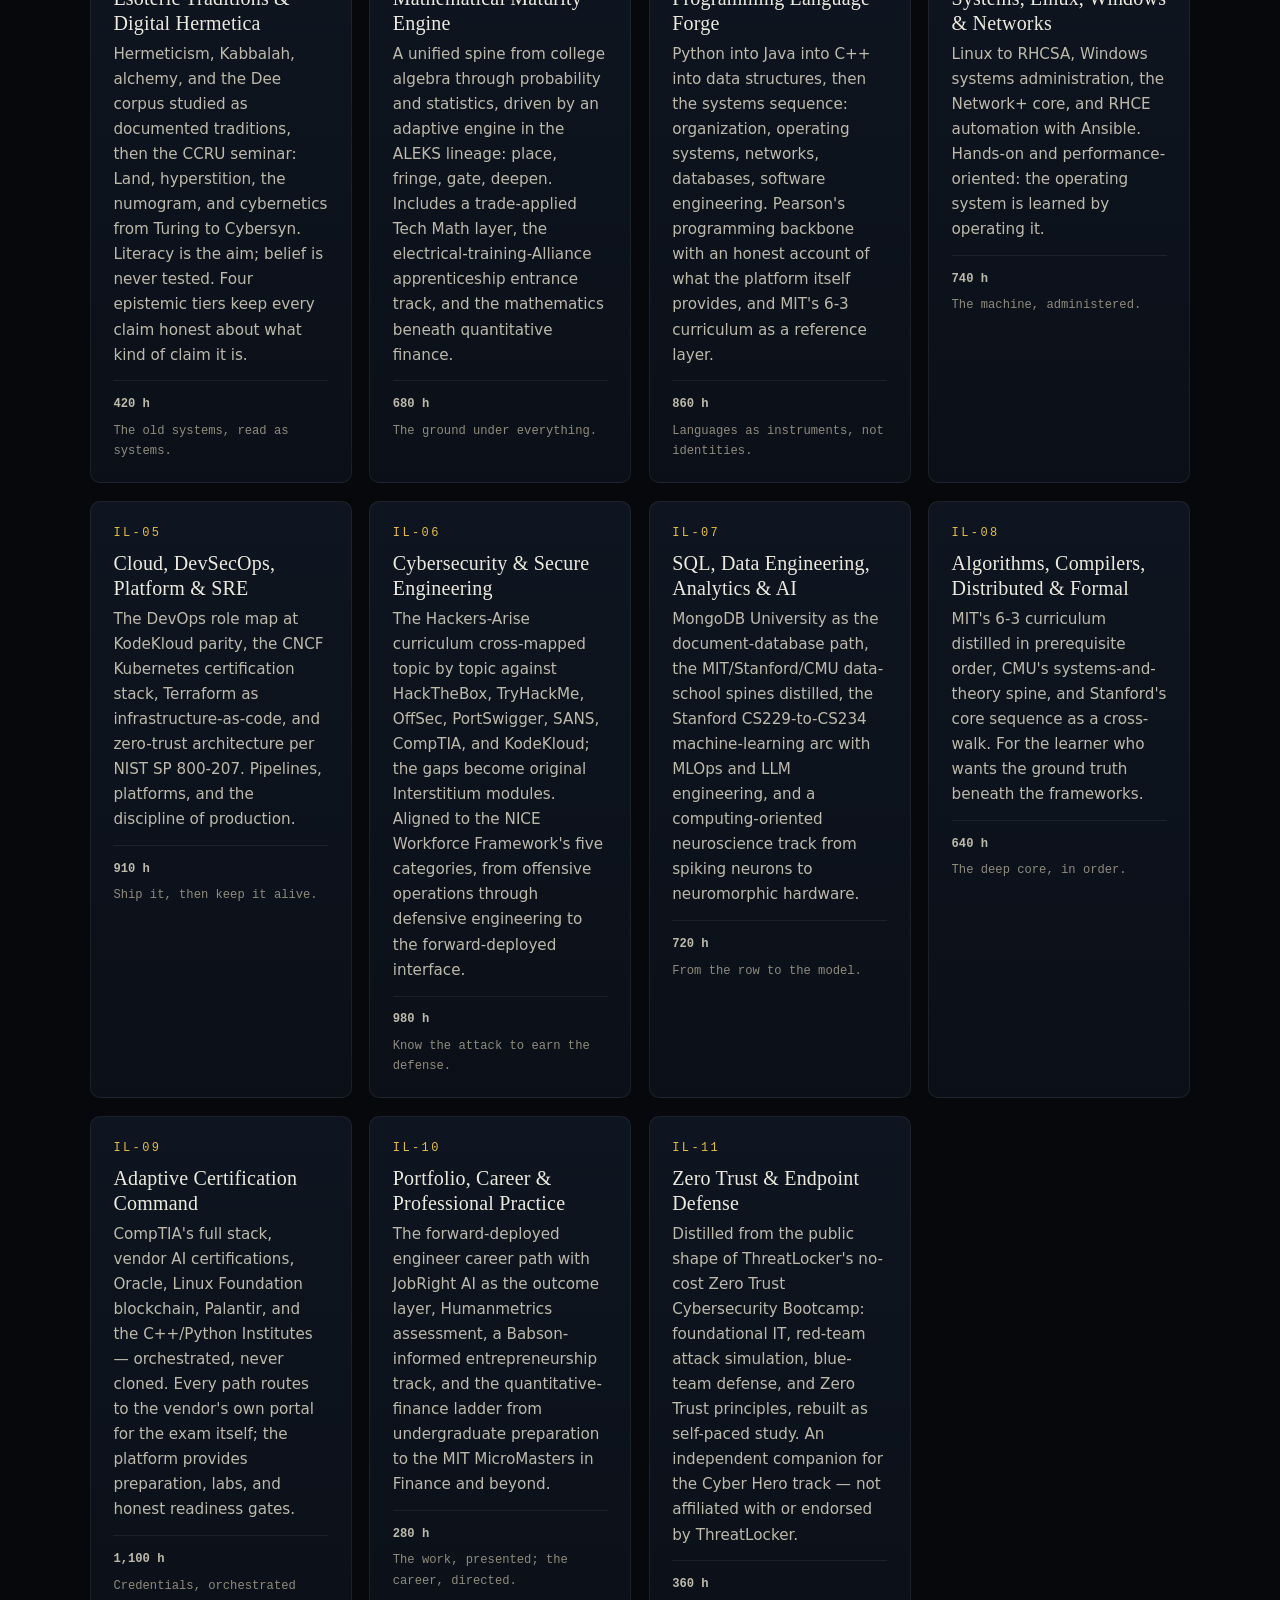
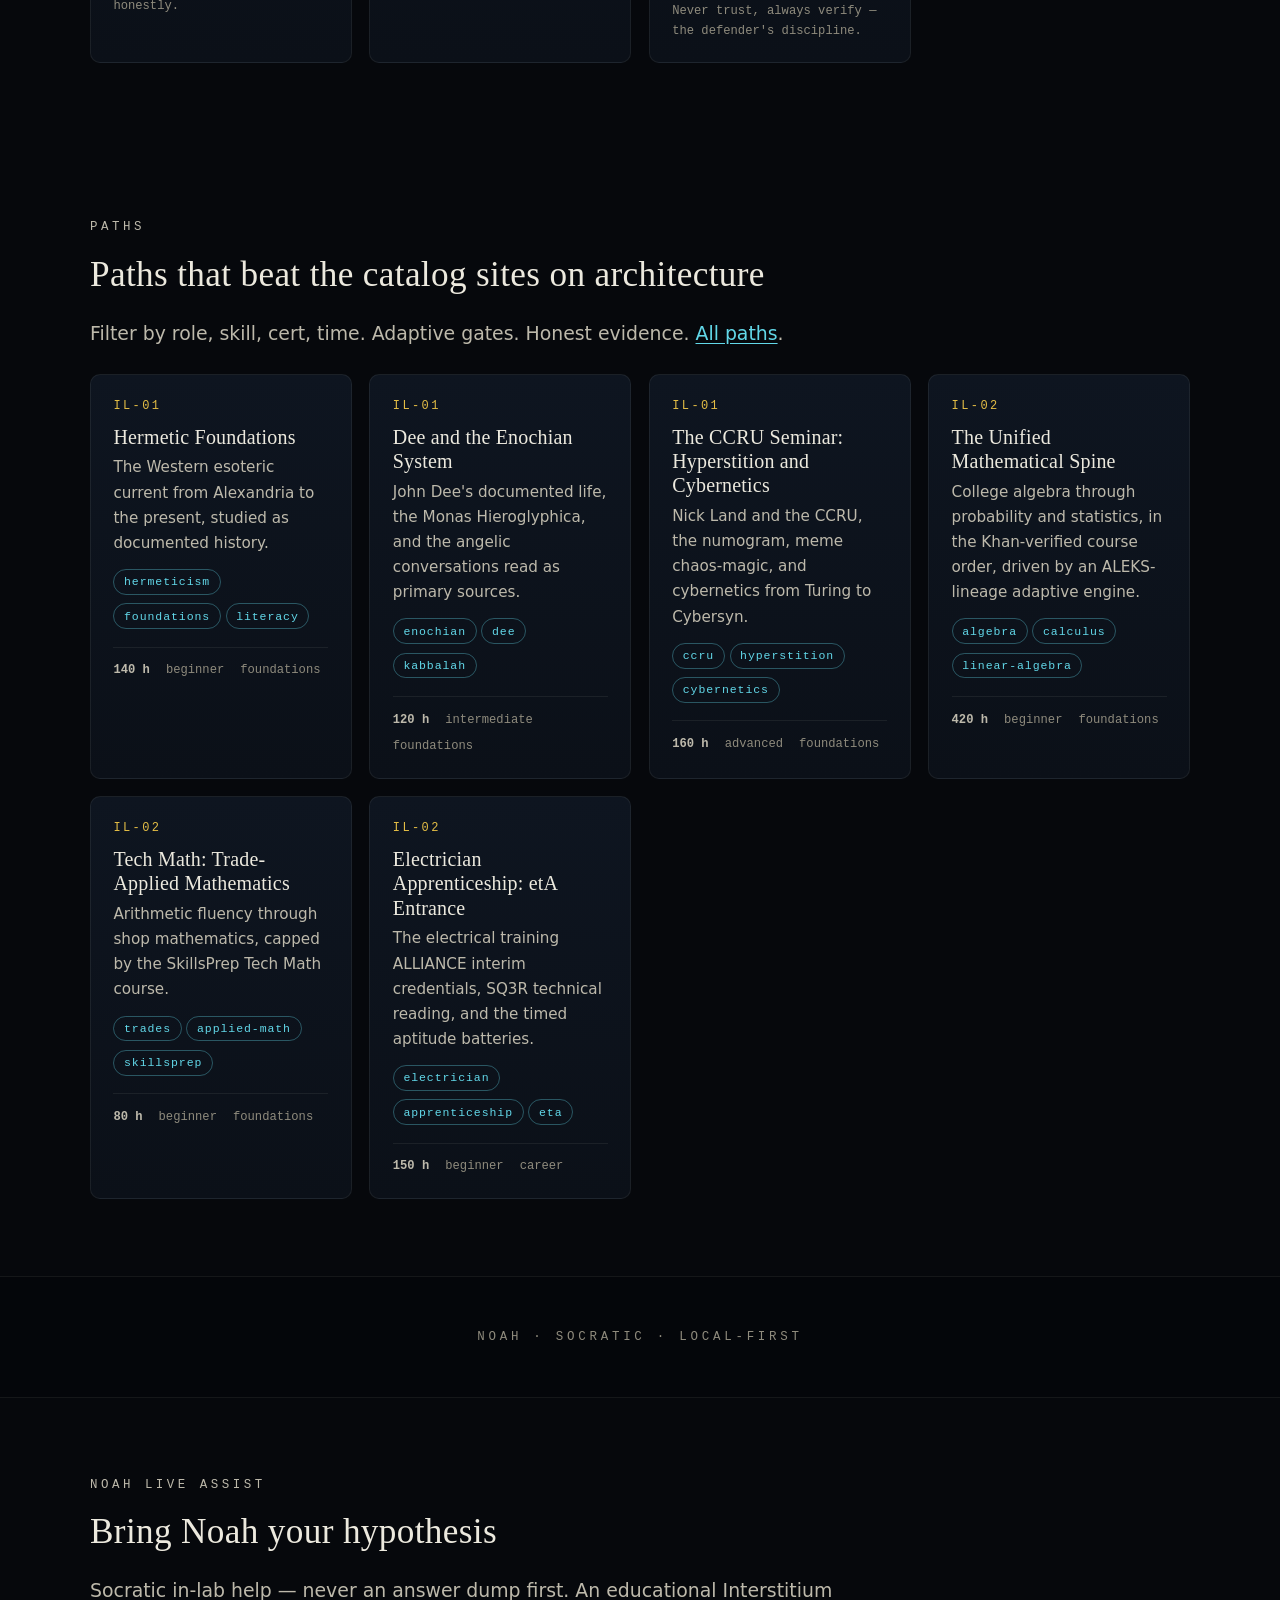
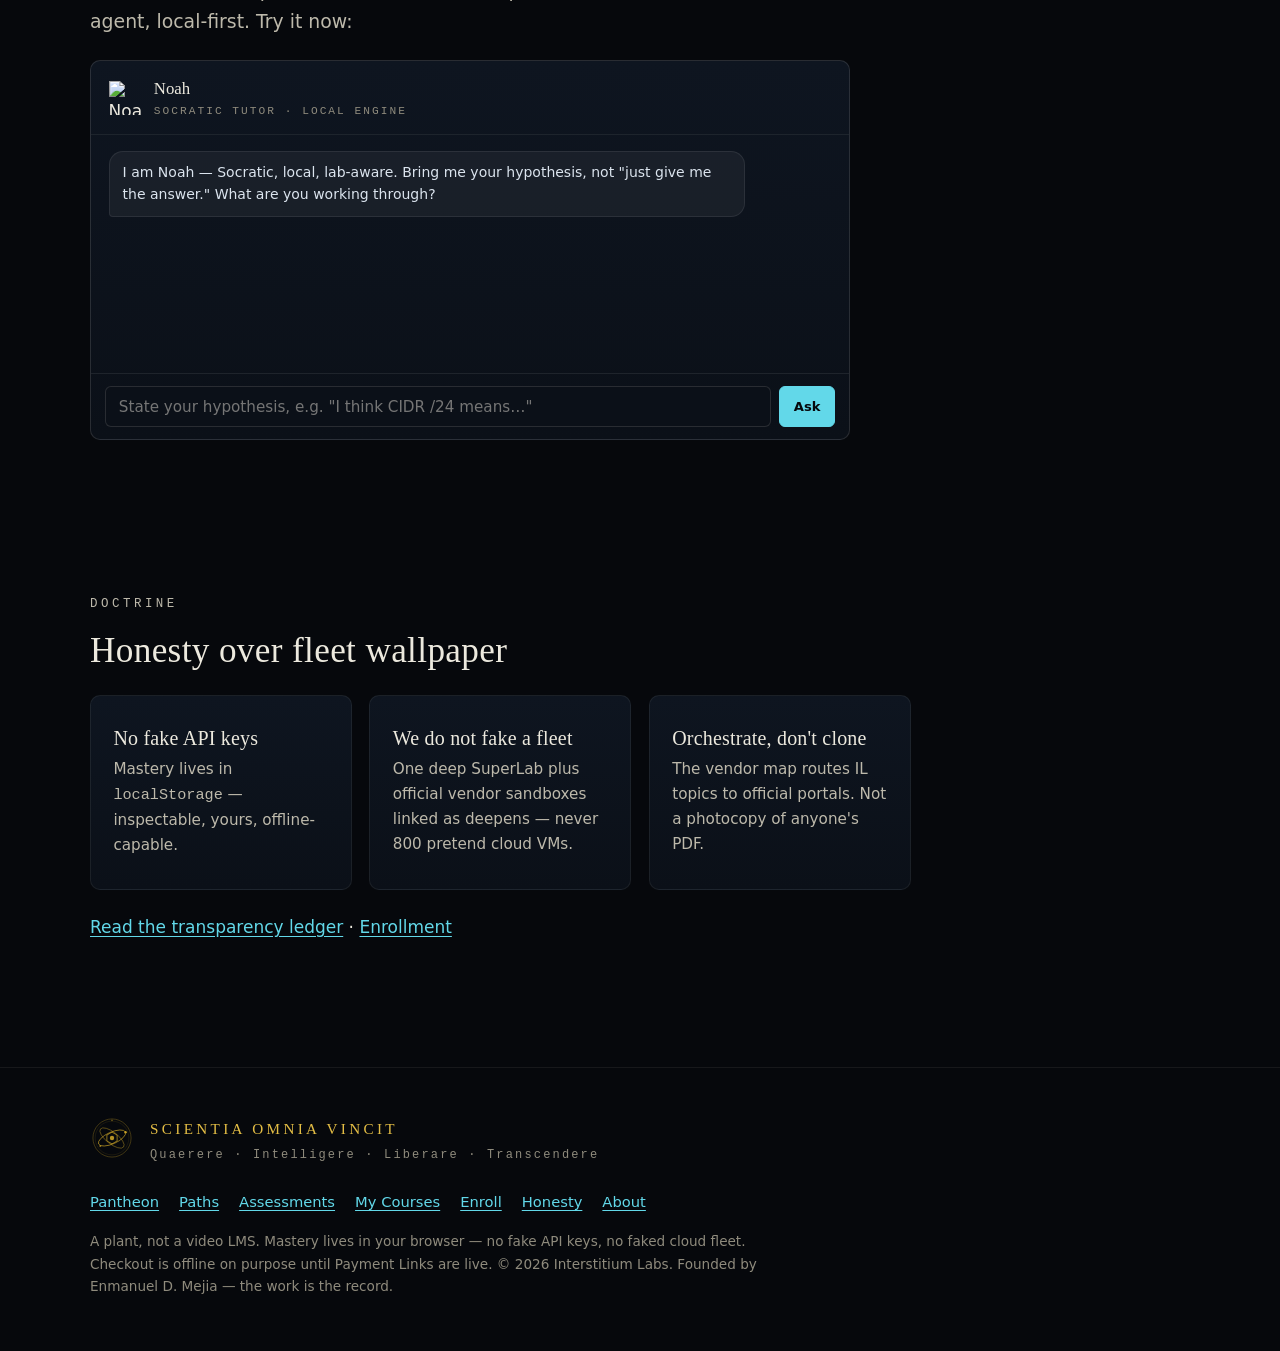
==== commit 73f39b16: "Palantir pass: command palette (Ctrl+K), scroll reveals, count-up stats, page veil, film grain, hero" ====
--- a/index.html
+++ b/index.html
@@ -68,7 +68,7 @@
   <section class="block" id="academies" aria-labelledby="acad-h">
     <div class="wrap" data-catalog-slot>
       <p class="eyebrow">Curriculum OS</p>
-      <h2 id="acad-h">Ten academies</h2>
+      <h2 id="acad-h">The academies</h2>
       <p class="lede">Esoteric study is source-critical. Engineering is inspectable. Math sits on a cert. Code is a sitting you can fail. Not a photocopy of anyone's PDF.</p>
       <div class="grid grid-3" id="academy-grid" style="margin-top:1.6rem"></div>
     </div>
@@ -93,7 +93,7 @@
       <div class="grid" style="grid-template-columns:1fr; margin-top:1.4rem">
         <div class="noah-panel" style="max-width:760px">
           <div class="noah-head">
-            <img class="sig" src="assets/sigil.svg" alt="" width="26" height="26">
+            <img class="noah-face" src="assets/noah-avatar.png" alt="Noah — John Dee-inspired scholar portrait" width="34" height="34">
             <div><div class="name">Noah</div><div class="sub">Socratic tutor · local engine</div></div>
           </div>
           <div class="noah-log" id="noah-log" aria-live="polite" aria-label="Noah conversation"></div>
@@ -134,7 +134,7 @@
   function counter(n, label) {
     var d = document.createElement('div');
     d.className = 'counter'; d.setAttribute('role', 'listitem');
-    d.innerHTML = '<div class="n">' + IL.esc(n) + '</div><div class="l">' + IL.esc(label) + '</div>';
+    d.innerHTML = '<div class="n" data-countup="' + IL.esc(String(n).replace(/[^0-9]/g, '')) + '">' + IL.esc(n) + '</div><div class="l">' + IL.esc(label) + '</div>';
     return d;
   }
 
@@ -172,7 +172,7 @@
     var box = document.getElementById('counters');
     box.innerHTML = '';
     var nAcad = cat.academies.length || 10;
-    var hours = IL.totalHours() || 7330;
+    var hours = IL.totalHours() || 7690;
     var sittings = 0;
     cat.paths.forEach(function (p) { sittings += (p.modules || []).length; });
     if (!sittings) sittings = 138;
@@ -181,6 +181,12 @@
     box.appendChild(counter(String(sittings), 'sittings'));
     box.appendChild(counter('12', 'weeks'));
 
+    // Keep the academies heading honest: it follows the catalog, not the copy.
+    var acadH = document.getElementById('acad-h');
+    if (acadH && cat.academies.length) {
+      acadH.textContent = cat.academies.length + ' academies';
+    }
+
     var grid = document.getElementById('academy-grid');
     grid.innerHTML = '';
     cat.academies.forEach(function (a) { grid.appendChild(academyCard(a)); });
@@ -190,7 +196,7 @@
     var paths = cat.paths.slice(0, 6);
     if (!paths.length) {
       prev.innerHTML = '<div class="empty-state"><h3>Paths are being published</h3>' +
-        '<p>The path catalog is still being assembled. The ten academies above are the standing index — check back, or <a href="honesty.html">read the ledger</a>.</p></div>';
+        '<p>The path catalog is still being assembled. The academies above are the standing index — check back, or <a href="honesty.html">read the ledger</a>.</p></div>';
     } else {
       paths.forEach(function (p) { prev.appendChild(pathCard(p)); });
     }
@@ -210,7 +216,27 @@
     log.scrollTop = log.scrollHeight;
     return d;
   }
-  addMsg('noah', 'I am Noah — Socratic, local, lab-aware. Bring me your hypothesis, not "just give me the answer." What are you working through?');
+  var greetNode = addMsg('noah', '');
+  // typewriter greeting (cinematic, respects reduced motion)
+  (function typeGreeting() {
+    var full = 'I am Noah — Socratic, local, lab-aware. Bring me your hypothesis, not "just give me the answer." What are you working through?';
+    if (window.matchMedia && window.matchMedia('(prefers-reduced-motion: reduce)').matches) {
+      greetNode.textContent = full;
+      return;
+    }
+    var txt = document.createTextNode('');
+    greetNode.appendChild(txt);
+    var caret = document.createElement('span');
+    caret.className = 'noah-typing-caret';
+    caret.setAttribute('aria-hidden', 'true');
+    greetNode.appendChild(caret);
+    var i = 0;
+    var t = setInterval(function () {
+      i += 2;
+      txt.textContent = full.slice(0, i);
+      if (i >= full.length) { clearInterval(t); caret.remove(); }
+    }, 24);
+  })();
   form.addEventListener('submit', function (e) {
     e.preventDefault();
     var q = input.value.trim();
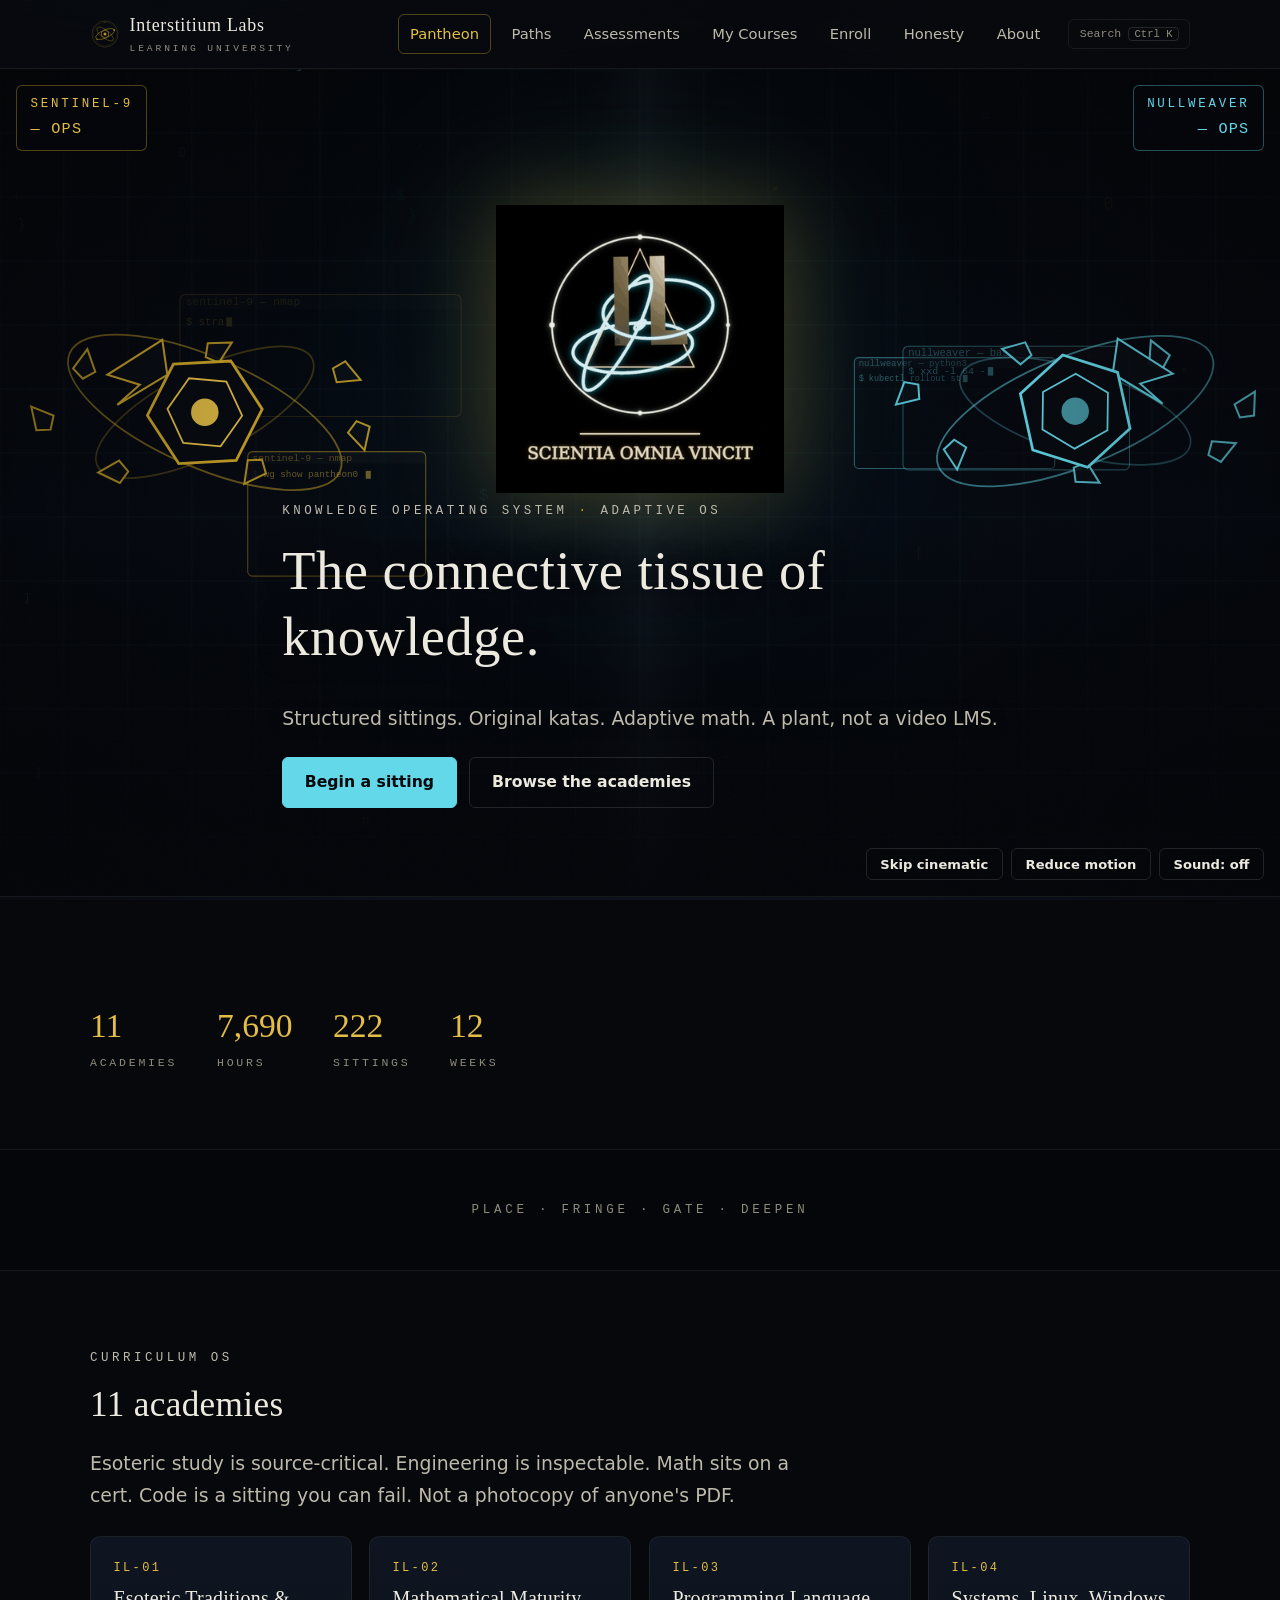
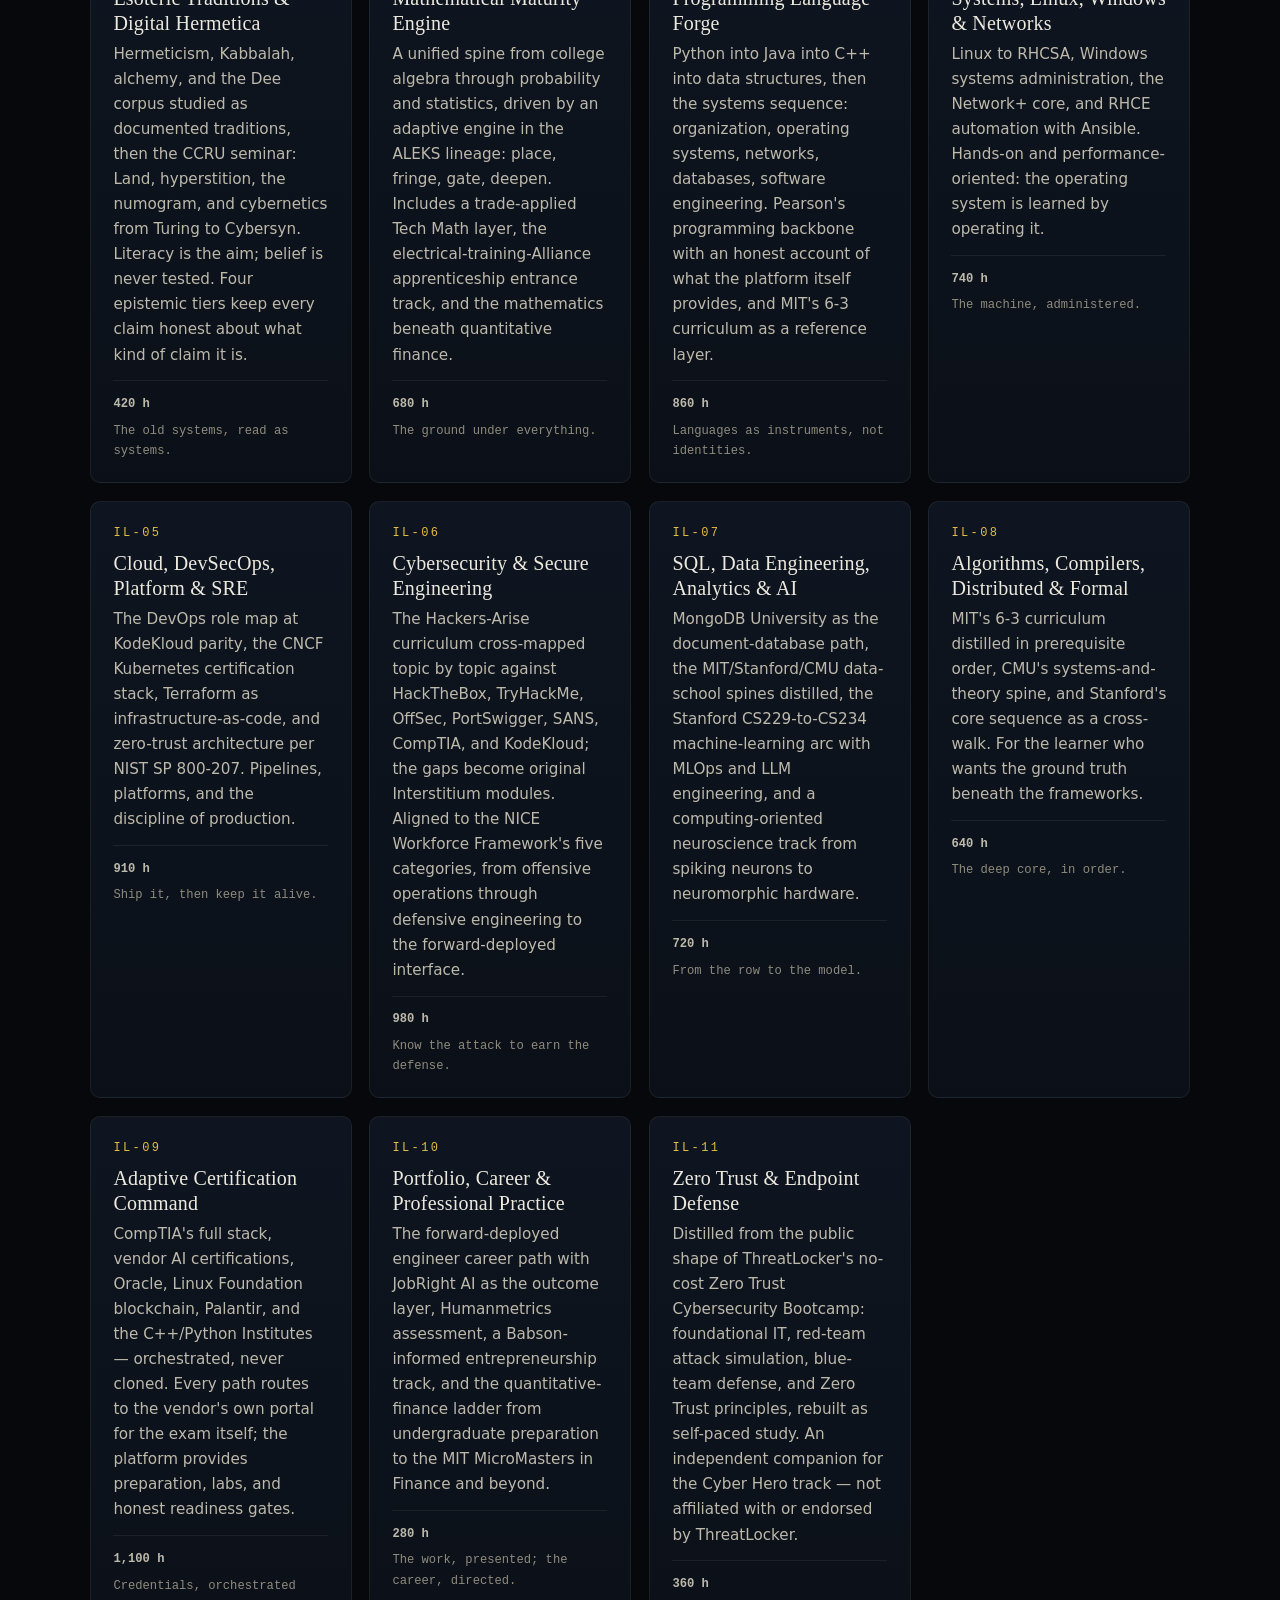
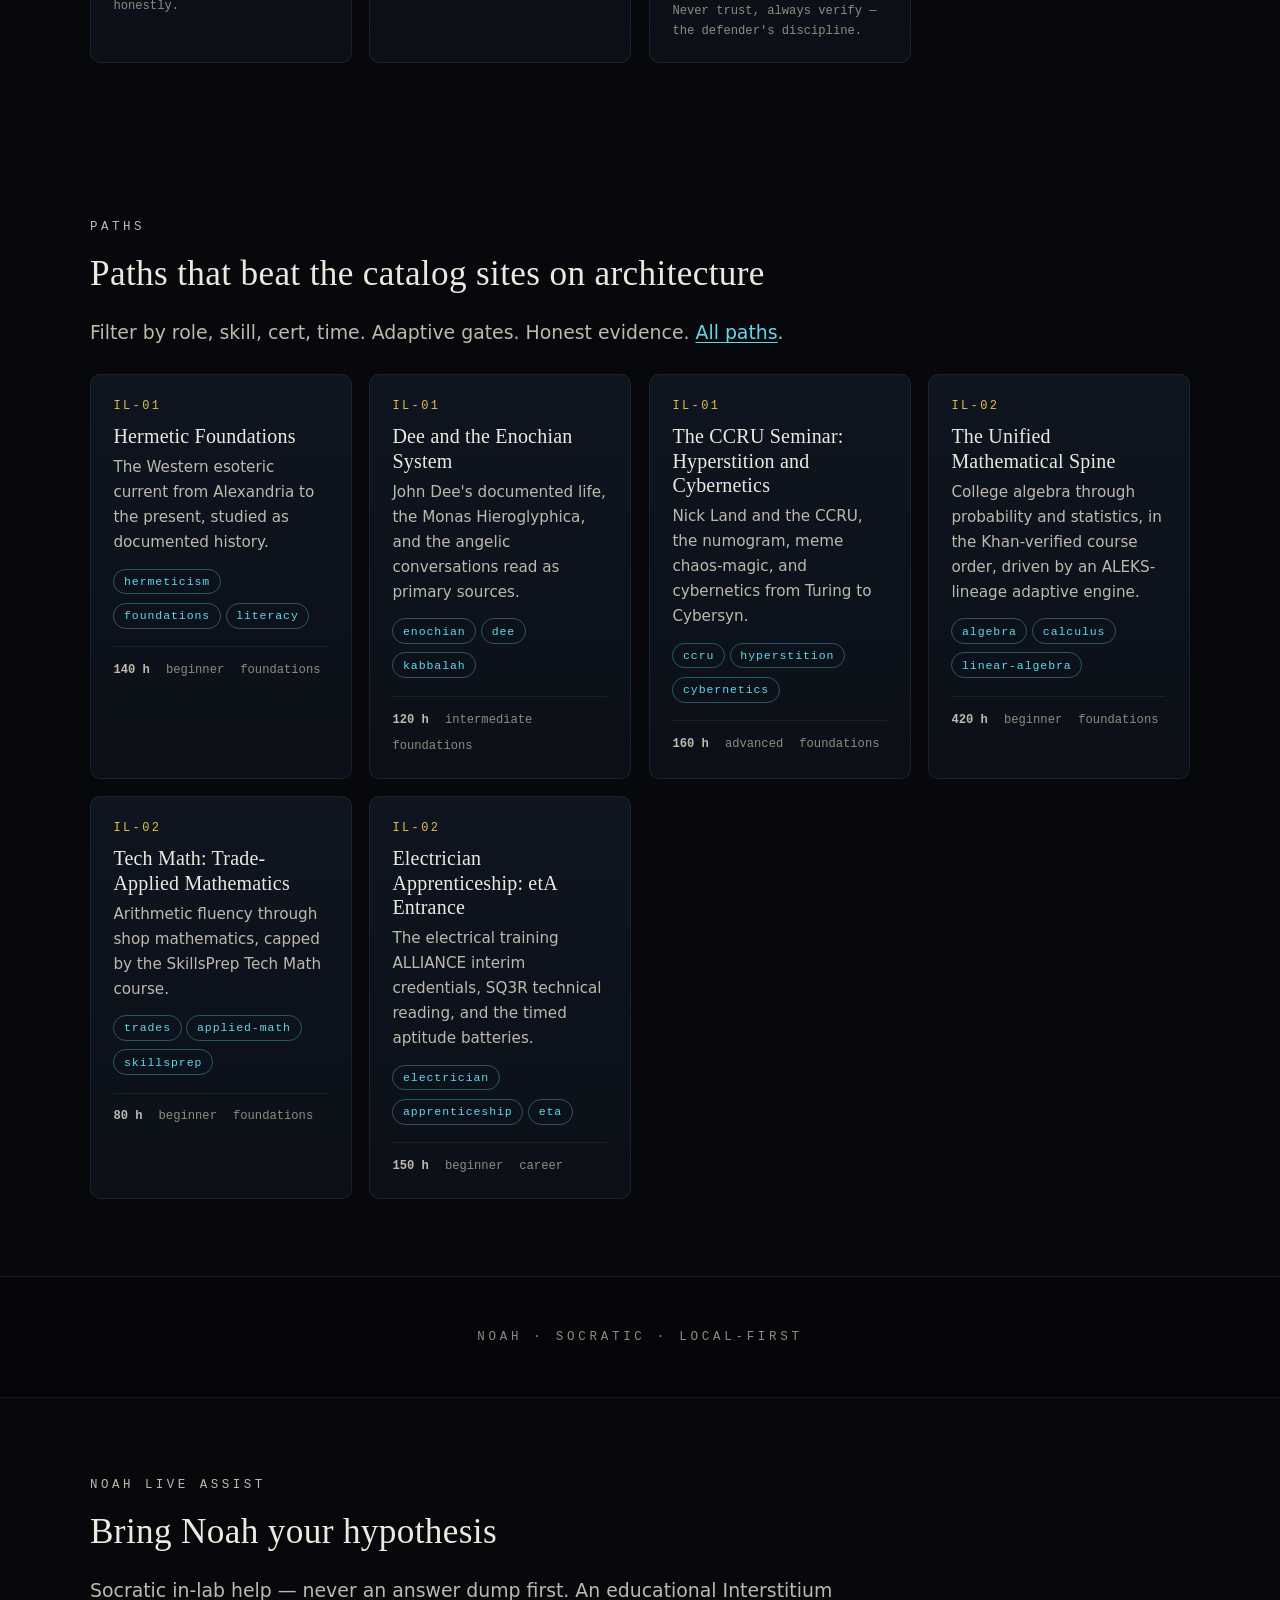
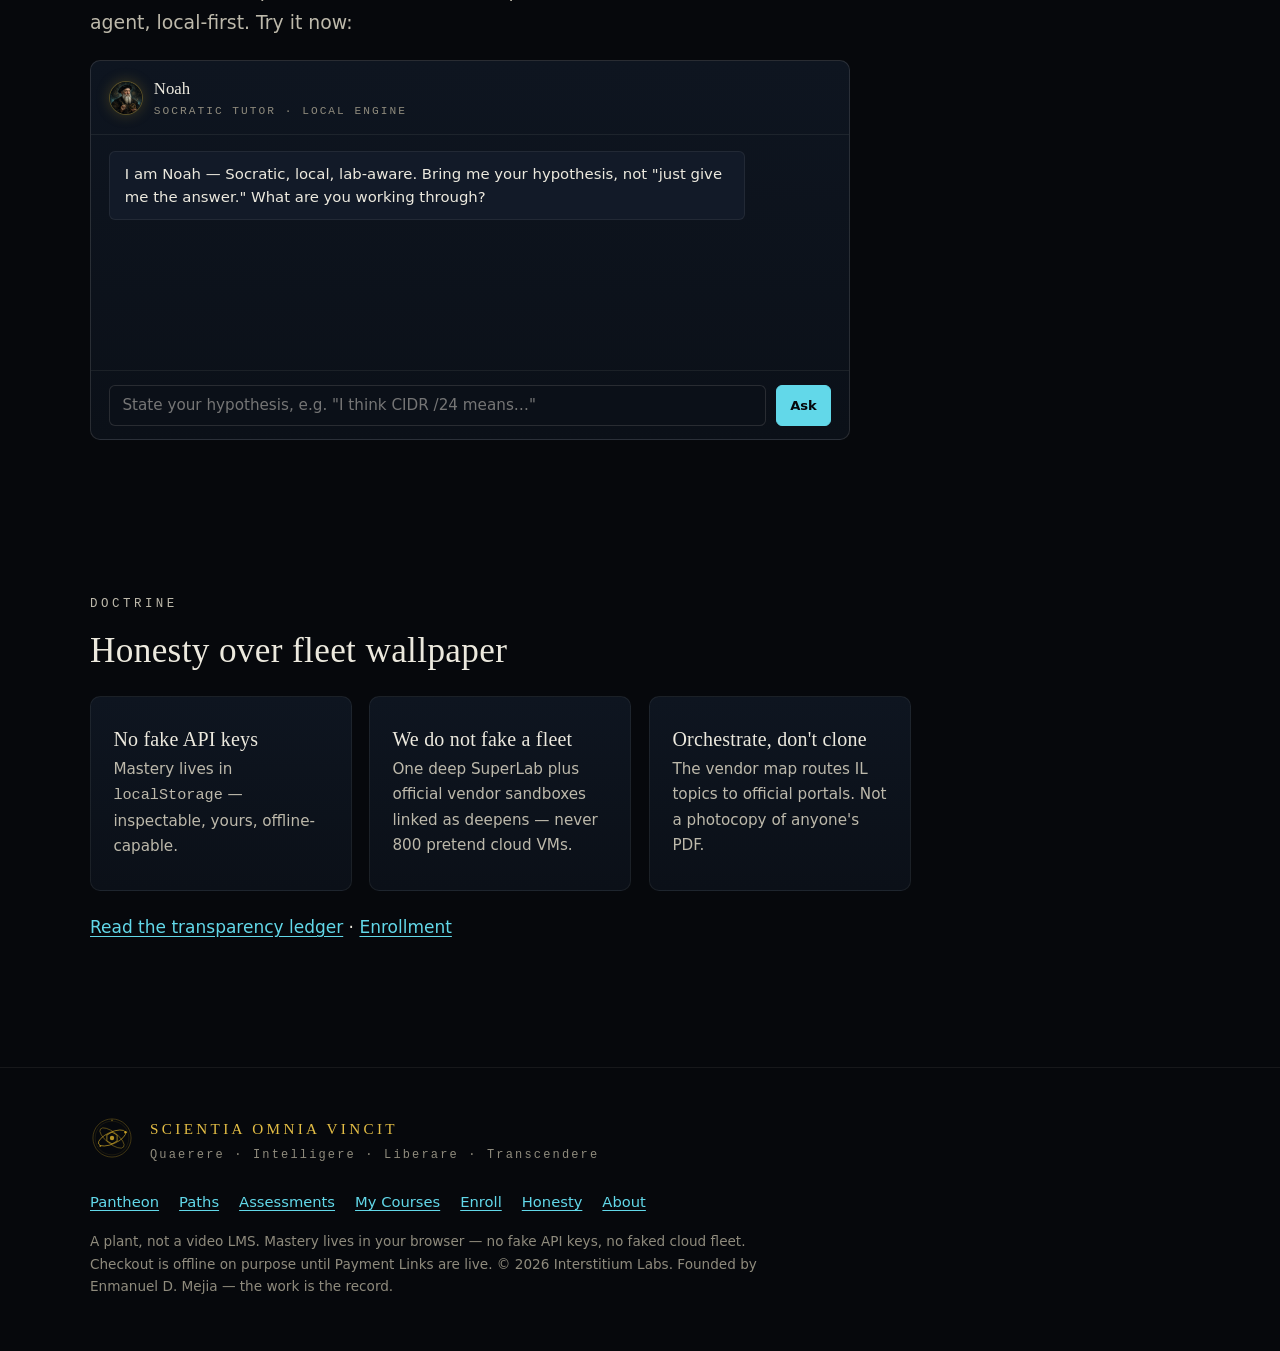
==== commit 02e01c6e: "wave-5 (6/11): Palantir pass — untimed engines, data honesty, cinematic 404" ====
--- a/index.html
+++ b/index.html
@@ -18,6 +18,7 @@
 <link rel="canonical" href="https://learn.interstitiumlabs.dev/">
 
 <link rel="icon" href="assets/sigil.svg" type="image/svg+xml">
+<link rel="apple-touch-icon" href="assets/apple-touch-icon.png">
 <link rel="manifest" href="manifest.webmanifest">
 <meta name="theme-color" content="#06080c">
 <link rel="stylesheet" href="css/il.css">
@@ -85,7 +86,7 @@
 
   <div class="terminal-storm" aria-hidden="true"><canvas></canvas><div class="storm-label">Noah · Socratic · Local-first</div></div>
 
-  <section class="block" aria-labelledby="noah-h">
+  <section class="block" id="noah" aria-labelledby="noah-h">
     <div class="wrap">
       <p class="eyebrow">Noah Live Assist</p>
       <h2 id="noah-h">Bring Noah your hypothesis</h2>
@@ -171,6 +172,7 @@
     // counters: computed from catalog, or the standing verified figures
     var box = document.getElementById('counters');
     box.innerHTML = '';
+    box.removeAttribute('aria-busy');
     var nAcad = cat.academies.length || 10;
     var hours = IL.totalHours() || 7690;
     var sittings = 0;
@@ -189,10 +191,12 @@
 
     var grid = document.getElementById('academy-grid');
     grid.innerHTML = '';
+    grid.removeAttribute('aria-busy');
     cat.academies.forEach(function (a) { grid.appendChild(academyCard(a)); });
 
     var prev = document.getElementById('path-preview');
     prev.innerHTML = '';
+    prev.removeAttribute('aria-busy');
     var paths = cat.paths.slice(0, 6);
     if (!paths.length) {
       prev.innerHTML = '<div class="empty-state"><h3>Paths are being published</h3>' +
@@ -202,6 +206,24 @@
     }
   }
   IL.renderPage = render;
+  // Skeleton shimmer while the catalog is in flight — replaced by render().
+  (function skeletons() {
+    if (window.matchMedia && window.matchMedia('(prefers-reduced-motion: reduce)').matches) return;
+    function fill(id, n, label) {
+      var box = document.getElementById(id);
+      if (!box || box.children.length) return;
+      for (var i = 0; i < n; i++) {
+        var s = document.createElement('div');
+        s.className = 'skel';
+        s.setAttribute('aria-hidden', 'true');
+        box.appendChild(s);
+      }
+      box.setAttribute('aria-busy', 'true');
+    }
+    fill('counters', 4);
+    fill('academy-grid', 8);
+    fill('path-preview', 6);
+  })();
   IL.onCatalog(render);
 
   /* Noah teaser chat (real local engine) */
--- a/css/il.css
+++ b/css/il.css
@@ -281,6 +281,21 @@
 .counter .n { font-family: var(--serif); font-size: 2.1rem; color: var(--gold-bright); }
 .counter .l { font-family: var(--mono); font-size: 0.72rem; letter-spacing: 0.24em; color: var(--ink-faint); text-transform: uppercase; }
 
+/* ---------- skeleton shimmer (catalog loading) ---------- */
+.skel {
+  position: relative; overflow: hidden;
+  background: var(--panel-2);
+  border: 1px solid var(--line-soft);
+  border-radius: 10px;
+  min-height: 84px;
+}
+.skel::after {
+  content: ''; position: absolute; inset: 0;
+  background: linear-gradient(100deg, transparent 20%, rgba(201,162,75,0.10) 50%, transparent 80%);
+  animation: skelsweep 1.6s ease-in-out infinite;
+}
+@keyframes skelsweep { 0% { transform: translateX(-100%); } 100% { transform: translateX(100%); } }
+
 /* ---------- terminal-storm motif (section transitions / loading) ---------- */
 .terminal-storm {
   position: relative; overflow: hidden;
@@ -332,6 +347,8 @@
   background: var(--gold-faint); margin-bottom: 1rem;
 }
 .timer.low { color: #ff9d7a; border-color: rgba(255,157,122,0.5); background: rgba(255,157,122,0.08); }
+.timer.untimed { font-family: var(--sans); font-size: 0.95rem; letter-spacing: 0.01em;
+  color: var(--ink-dim); border-color: var(--line); background: var(--panel-2); }
 .qnav { display: flex; flex-wrap: wrap; gap: 0.4rem; margin: 1rem 0; }
 .qnav button {
   width: 2.5rem; height: 2.5rem; border-radius: var(--radius-sm);
@@ -432,11 +449,128 @@
 .entry-off { border-left-color: var(--gold); }
 .entry-soon { border-left-color: var(--ink-faint); }
 
+/* ---------- cinematic grain (film, not noise) ---------- */
+body::after {
+  content: "";
+  position: fixed; inset: 0; z-index: 2000; pointer-events: none;
+  opacity: 0.05; mix-blend-mode: overlay;
+  background-image: url("data:image/svg+xml,%3Csvg xmlns='http://www.w3.org/2000/svg' width='160' height='160'%3E%3Cfilter id='n'%3E%3CfeTurbulence type='fractalNoise' baseFrequency='0.9' numOctaves='2' stitchTiles='stitch'/%3E%3C/filter%3E%3Crect width='160' height='160' filter='url(%23n)' opacity='0.6'/%3E%3C/svg%3E");
+}
+
+/* ---------- scroll reveal (JS adds .il-reveal; observer adds .in) ---------- */
+.js .il-reveal {
+  opacity: 0;
+  transform: translateY(16px);
+  transition: opacity 0.55s ease, transform 0.55s cubic-bezier(0.22, 0.61, 0.36, 1);
+  transition-delay: var(--reveal-delay, 0ms);
+  will-change: opacity, transform;
+}
+.js .il-reveal.in { opacity: 1; transform: none; }
+
+/* ---------- page transition veil ---------- */
+#il-veil {
+  position: fixed; inset: 0; z-index: 3000; pointer-events: none;
+  background: radial-gradient(1200px 600px at 50% 20%, #0b1018 0%, #06080c 70%);
+  opacity: 0; transition: opacity 0.18s ease;
+}
+body.il-leaving #il-veil { opacity: 1; }
+
+/* ---------- command palette (Ctrl/⌘+K) ---------- */
+.il-pal-veil {
+  position: fixed; inset: 0; z-index: 4000;
+  background: rgba(4, 6, 10, 0.72);
+  backdrop-filter: blur(6px); -webkit-backdrop-filter: blur(6px);
+  display: flex; align-items: flex-start; justify-content: center;
+  padding: 12vh 1rem 1rem;
+  opacity: 0; transition: opacity 0.16s ease;
+}
+.il-pal-veil.open { opacity: 1; }
+.il-pal {
+  width: min(620px, 100%);
+  background: linear-gradient(180deg, var(--panel-2), var(--panel));
+  border: 1px solid var(--line);
+  border-radius: 14px;
+  box-shadow: 0 30px 80px rgba(0, 0, 0, 0.6), 0 0 0 1px rgba(98, 216, 233, 0.06), 0 0 44px rgba(98, 216, 233, 0.07);
+  overflow: hidden;
+  transform: translateY(-8px) scale(0.99);
+  transition: transform 0.16s ease;
+}
+.il-pal-veil.open .il-pal { transform: none; }
+.il-pal-inputrow { display: flex; align-items: center; gap: 0.7rem; padding: 0.9rem 1.1rem; border-bottom: 1px solid var(--line-soft); }
+.il-pal-inputrow .glyph { font-family: var(--mono); color: var(--gold-bright); font-size: 1rem; }
+.il-pal-input {
+  flex: 1; background: transparent; border: 0; color: var(--ink);
+  font-size: 1.02rem; font-family: var(--sans); padding: 0.2rem 0;
+}
+.il-pal-input:focus { outline: none; }
+.il-pal-inputrow kbd {
+  font-family: var(--mono); font-size: 0.68rem; color: var(--ink-faint);
+  border: 1px solid var(--line); border-radius: 4px; padding: 0.1rem 0.4rem;
+}
+.il-pal-list { max-height: 46vh; overflow-y: auto; padding: 0.4rem; }
+.il-pal-item {
+  display: flex; align-items: center; gap: 0.8rem; width: 100%;
+  text-align: left; background: transparent; border: 0; cursor: pointer;
+  padding: 0.65rem 0.8rem; border-radius: 8px; color: var(--ink);
+  font-family: var(--sans); font-size: 0.95rem;
+}
+.il-pal-item .kind {
+  font-family: var(--mono); font-size: 0.66rem; letter-spacing: 0.16em; text-transform: uppercase;
+  color: var(--gold-bright); min-width: 4.6rem; flex: none;
+}
+.il-pal-item .sub { display: block; font-size: 0.8rem; color: var(--ink-faint); margin-top: 0.1rem; }
+.il-pal-item .go { margin-left: auto; color: var(--ink-faint); font-family: var(--mono); }
+.il-pal-item[aria-selected="true"] { background: var(--cyan-faint); }
+.il-pal-item[aria-selected="true"] .go { color: var(--cyan); }
+.il-pal-empty { padding: 1.4rem; text-align: center; color: var(--ink-faint); font-size: 0.92rem; }
+.il-pal-foot {
+  display: flex; gap: 1.2rem; padding: 0.6rem 1.1rem;
+  border-top: 1px solid var(--line-soft);
+  font-family: var(--mono); font-size: 0.68rem; color: var(--ink-faint); letter-spacing: 0.06em;
+}
+.il-pal-foot b { color: var(--ink-dim); font-weight: 600; }
+
+/* palette hint chip in header */
+.pal-hint {
+  display: inline-flex; align-items: center; gap: 0.45rem;
+  font-family: var(--mono); font-size: 0.72rem; color: var(--ink-faint);
+  border: 1px solid var(--line-soft); border-radius: var(--radius-sm);
+  background: transparent; padding: 0.42rem 0.65rem; cursor: pointer;
+}
+.pal-hint:hover { color: var(--cyan); border-color: var(--cyan-dim); }
+.pal-hint kbd { font-family: var(--mono); font-size: 0.66rem; border: 1px solid var(--line); border-radius: 4px; padding: 0 0.32rem; }
+
+/* ---------- card glow polish ---------- */
+.card::before {
+  content: ""; position: absolute; inset: 0; border-radius: inherit; pointer-events: none;
+  background: radial-gradient(420px 160px at 50% -40px, rgba(98, 216, 233, 0.09), transparent 70%);
+  opacity: 0; transition: opacity 0.2s ease;
+}
+.card:hover::before { opacity: 1; }
+.card:focus-within { border-color: var(--cyan-dim); }
+
+/* ---------- Noah teaser avatar + typing caret ---------- */
+.noah-head .noah-face {
+  width: 34px; height: 34px; border-radius: 50%; flex: none;
+  border: 1px solid var(--gold-dim);
+  box-shadow: 0 0 14px rgba(201, 162, 39, 0.25);
+  object-fit: cover; background: var(--panel-3);
+}
+.noah-typing-caret {
+  display: inline-block; width: 2px; height: 1em; vertical-align: -0.12em;
+  background: var(--cyan); margin-left: 1px;
+  animation: caretblink 0.8s steps(1) infinite;
+}
+@keyframes caretblink { 50% { opacity: 0; } }
+
 /* responsive */
 @media (max-width: 720px) {
   .pantheon-plate { font-size: 0.66rem; padding: 0.4rem 0.6rem; }
   .pantheon-controls { left: 1rem; right: 1rem; justify-content: flex-start; }
   .site-nav { margin-left: 0; }
+  .pal-hint .pal-hint-label { display: none; }
+  /* learn.html sitting layout: stack the stage column above the Noah panel */
+  #sit-layout { grid-template-columns: 1fr !important; }
 }
 
 /* reduced motion: everything slow becomes still */
@@ -445,3 +579,82 @@
   *, *::before, *::after { animation-duration: 0.01ms !important; animation-iteration-count: 1 !important; transition-duration: 0.01ms !important; }
   .noah-thinking .dots i { animation: none; opacity: 0.6; }
 }
+
+/* ============ recursive pass 2: assessment & sitting cinema ============ */
+
+/* question entrance */
+@keyframes qIn { from { opacity: 0; transform: translateX(18px); } to { opacity: 1; transform: none; } }
+.question.q-enter { animation: qIn 0.28s cubic-bezier(0.22, 0.9, 0.3, 1) both; }
+
+/* keyboard hints on choices */
+.choices kbd.key-hint {
+  font-family: var(--mono); font-size: 0.68rem; color: var(--ink-faint);
+  border: 1px solid var(--line-soft); border-bottom-width: 2px; border-radius: 5px;
+  padding: 0.05rem 0.4rem; margin-right: 0.55rem; flex: none;
+}
+.choices label.picked kbd.key-hint { color: var(--cyan); border-color: var(--cyan-dim); }
+
+/* animated SVG score ring */
+.score-svg { width: 148px; height: 148px; display: block; margin: 0.6rem 0 1rem; }
+.score-svg .ring-bg { fill: none; stroke: var(--panel-3); stroke-width: 10; }
+.score-svg .ring-fg {
+  fill: none; stroke: url(#scoreGrad); stroke-width: 10; stroke-linecap: round;
+  transform: rotate(-90deg); transform-origin: 60px 60px;
+  transition: stroke-dashoffset 1.1s cubic-bezier(0.22, 0.9, 0.3, 1);
+}
+.score-svg .ring-pct { font-family: var(--serif); font-size: 26px; fill: var(--gold-bright); text-anchor: middle; }
+.score-svg .ring-sub { font-family: var(--mono); font-size: 11px; fill: var(--ink-faint); text-anchor: middle; }
+
+/* timer depletion track */
+.timer-track { height: 4px; background: var(--panel-3); border-radius: 999px; overflow: hidden; margin-top: 0.45rem; max-width: 860px; }
+.timer-track i { display: block; height: 100%; width: 100%; border-radius: 999px;
+  background: linear-gradient(90deg, var(--cyan-deep), var(--cyan)); transition: width 0.5s linear; }
+.timer.low + .timer-track i, .timer-track i.low { background: linear-gradient(90deg, #b0563a, #ff9d7a); }
+
+/* custom confirm dialog (replaces native confirm) */
+.il-dialog-backdrop {
+  position: fixed; inset: 0; z-index: 5000; background: rgba(3, 5, 8, 0.72);
+  backdrop-filter: blur(6px); -webkit-backdrop-filter: blur(6px);
+  display: flex; align-items: center; justify-content: center; padding: 1.2rem;
+  animation: dlgIn 0.22s ease both;
+}
+@keyframes dlgIn { from { opacity: 0; } to { opacity: 1; } }
+.il-dialog {
+  width: min(440px, 100%); background: var(--panel-2); border: 1px solid var(--line);
+  border-radius: 14px; padding: 1.4rem 1.5rem; box-shadow: 0 30px 80px rgba(0, 0, 0, 0.6);
+  animation: dlgPop 0.26s cubic-bezier(0.22, 0.9, 0.3, 1.2) both;
+}
+@keyframes dlgPop { from { opacity: 0; transform: translateY(10px) scale(0.97); } to { opacity: 1; transform: none; } }
+.il-dialog h3 { margin: 0 0 0.5rem; font-size: 1.15rem; }
+.il-dialog p { color: var(--ink-dim); margin: 0 0 1.2rem; font-size: 0.95rem; }
+.il-dialog .row { display: flex; gap: 0.7rem; justify-content: flex-end; }
+
+/* stage completion dots */
+.stage-tab { position: relative; }
+.stage-tab .st-dot {
+  display: inline-block; width: 7px; height: 7px; border-radius: 50%;
+  background: var(--panel-3); margin-left: 0.5rem; vertical-align: 1px;
+  transition: background 0.3s ease, box-shadow 0.3s ease;
+}
+.stage-tab .st-dot.done { background: var(--cyan); box-shadow: 0 0 8px rgba(34, 211, 238, 0.8); }
+.stage-tab .st-dot.now { background: var(--gold); box-shadow: 0 0 8px rgba(212, 175, 55, 0.8); }
+
+/* gate-pass celebration */
+.celebrate-veil {
+  position: fixed; inset: 0; z-index: 5000; display: flex; align-items: center; justify-content: center;
+  background: rgba(3, 5, 8, 0.8); backdrop-filter: blur(8px); -webkit-backdrop-filter: blur(8px);
+  animation: dlgIn 0.3s ease both; cursor: pointer; text-align: center; padding: 1.5rem;
+}
+.celebrate-veil .inner { animation: dlgPop 0.4s cubic-bezier(0.22, 0.9, 0.3, 1.2) both; }
+.celebrate-veil .sigil { font-size: 3.2rem; display: block; margin-bottom: 0.8rem;
+  animation: celebratePulse 1.6s ease-in-out infinite; }
+@keyframes celebratePulse { 0%, 100% { transform: scale(1); filter: drop-shadow(0 0 12px rgba(212,175,55,.5)); }
+  50% { transform: scale(1.08); filter: drop-shadow(0 0 26px rgba(212,175,55,.9)); } }
+.celebrate-veil h2 { font-size: 2rem; margin: 0 0 0.4rem; color: var(--gold-bright); }
+.celebrate-veil p { color: var(--ink-dim); margin: 0; }
+
+@media (prefers-reduced-motion: reduce) {
+  .question.q-enter, .il-dialog-backdrop, .il-dialog, .celebrate-veil, .celebrate-veil .inner { animation: none; }
+  .celebrate-veil .sigil { animation: none; }
+  .score-svg .ring-fg { transition: none; }
+}
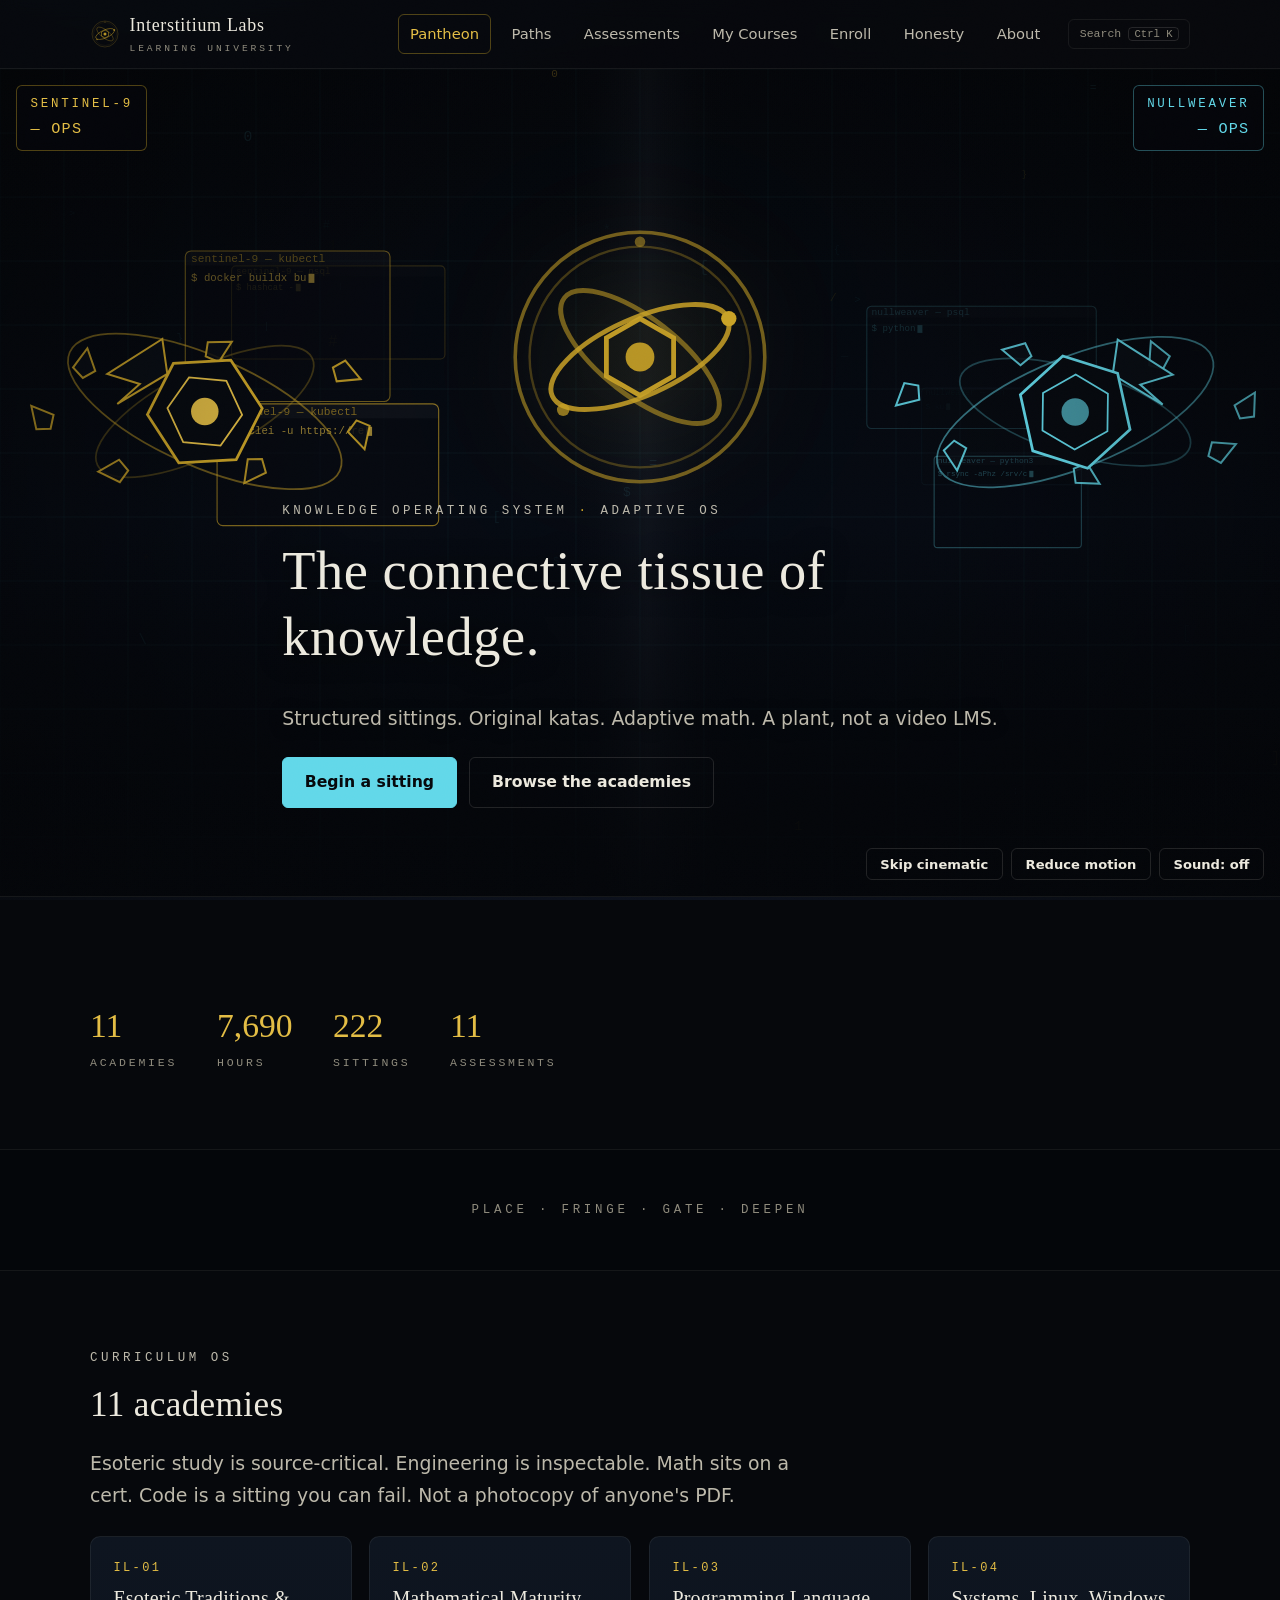
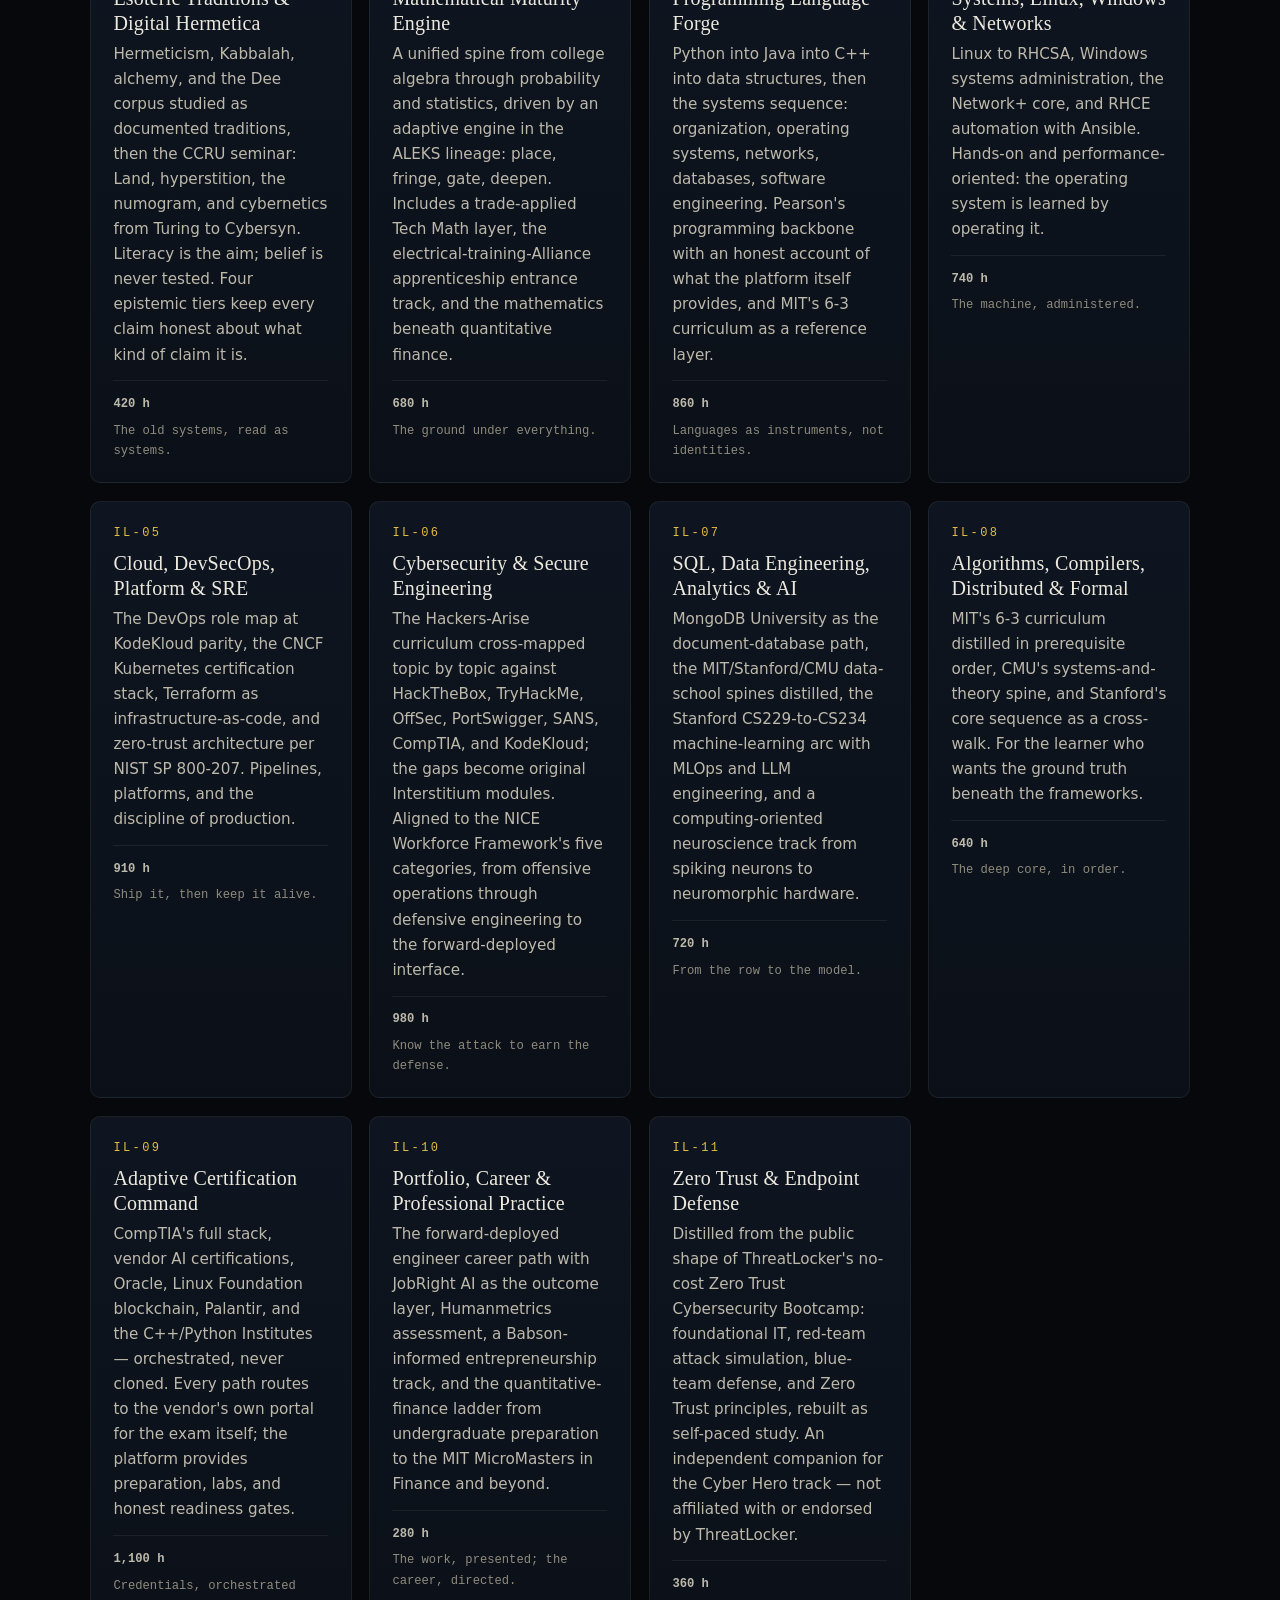
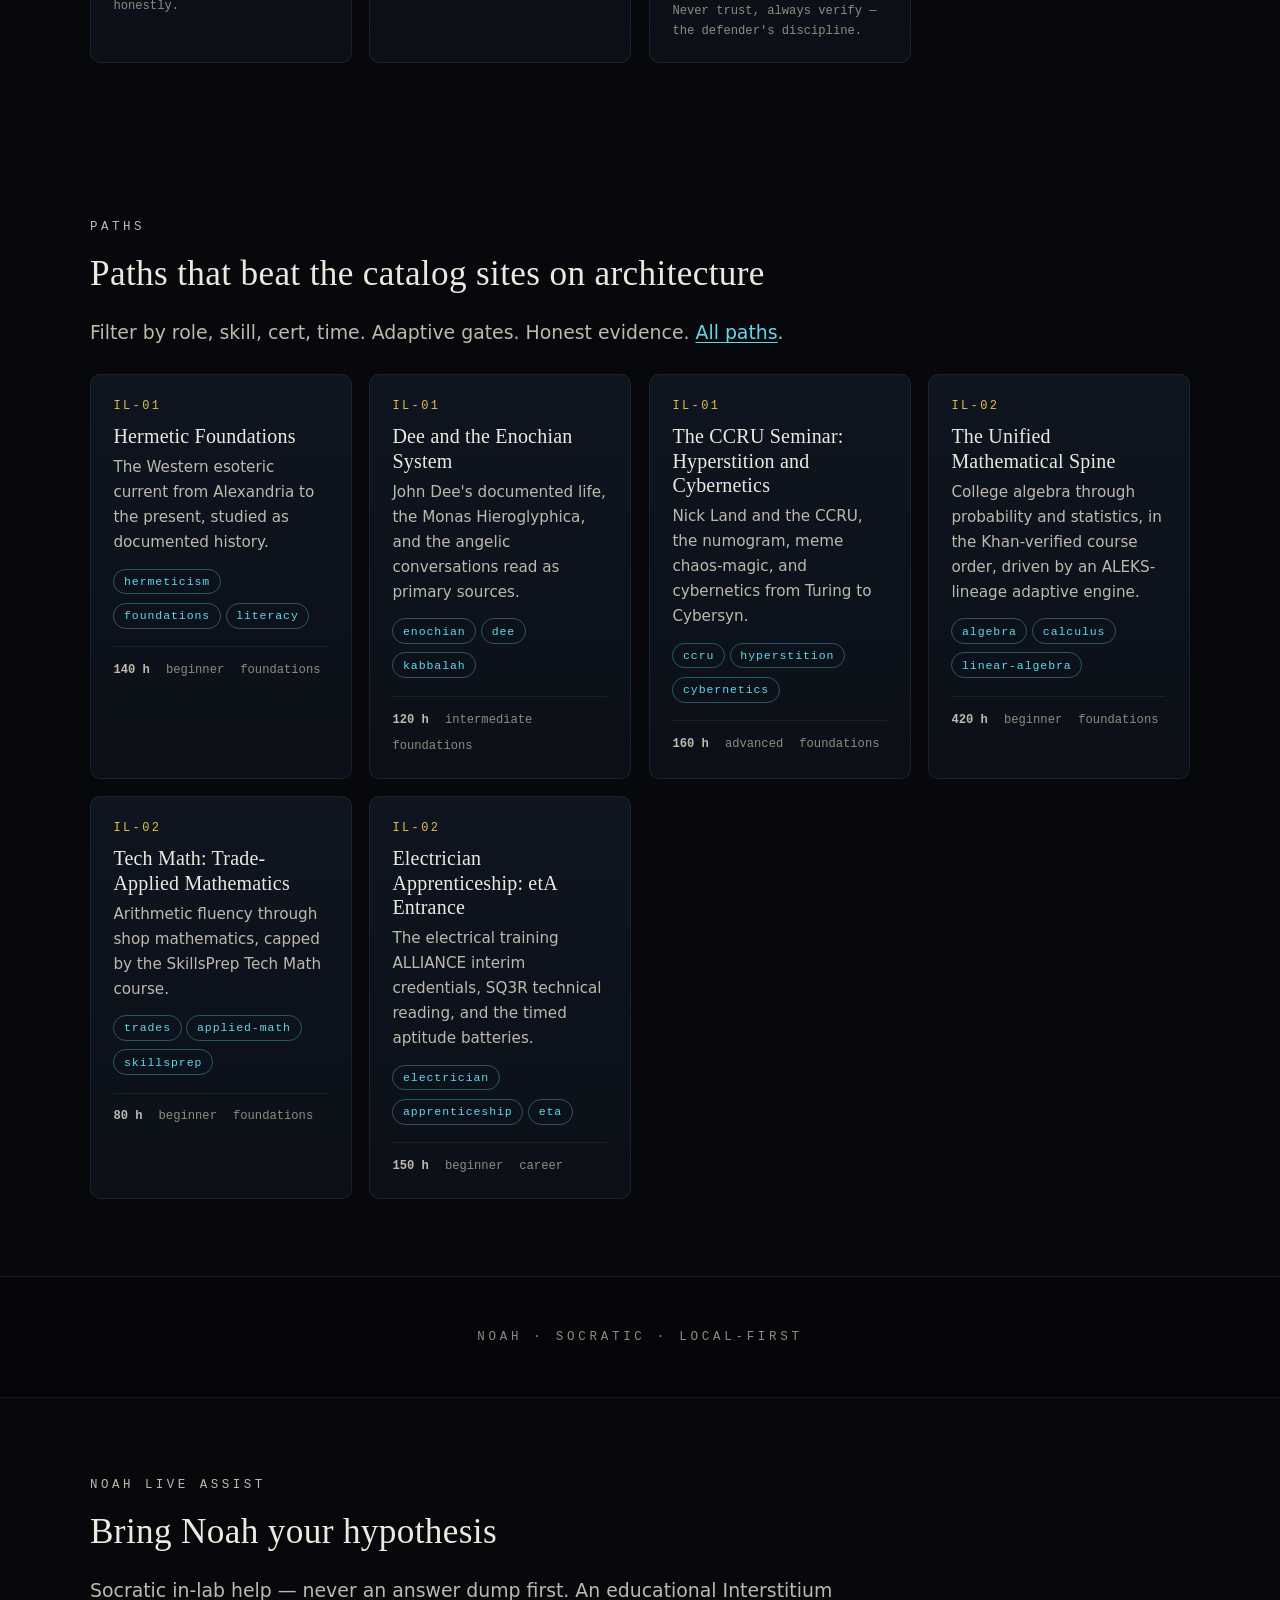
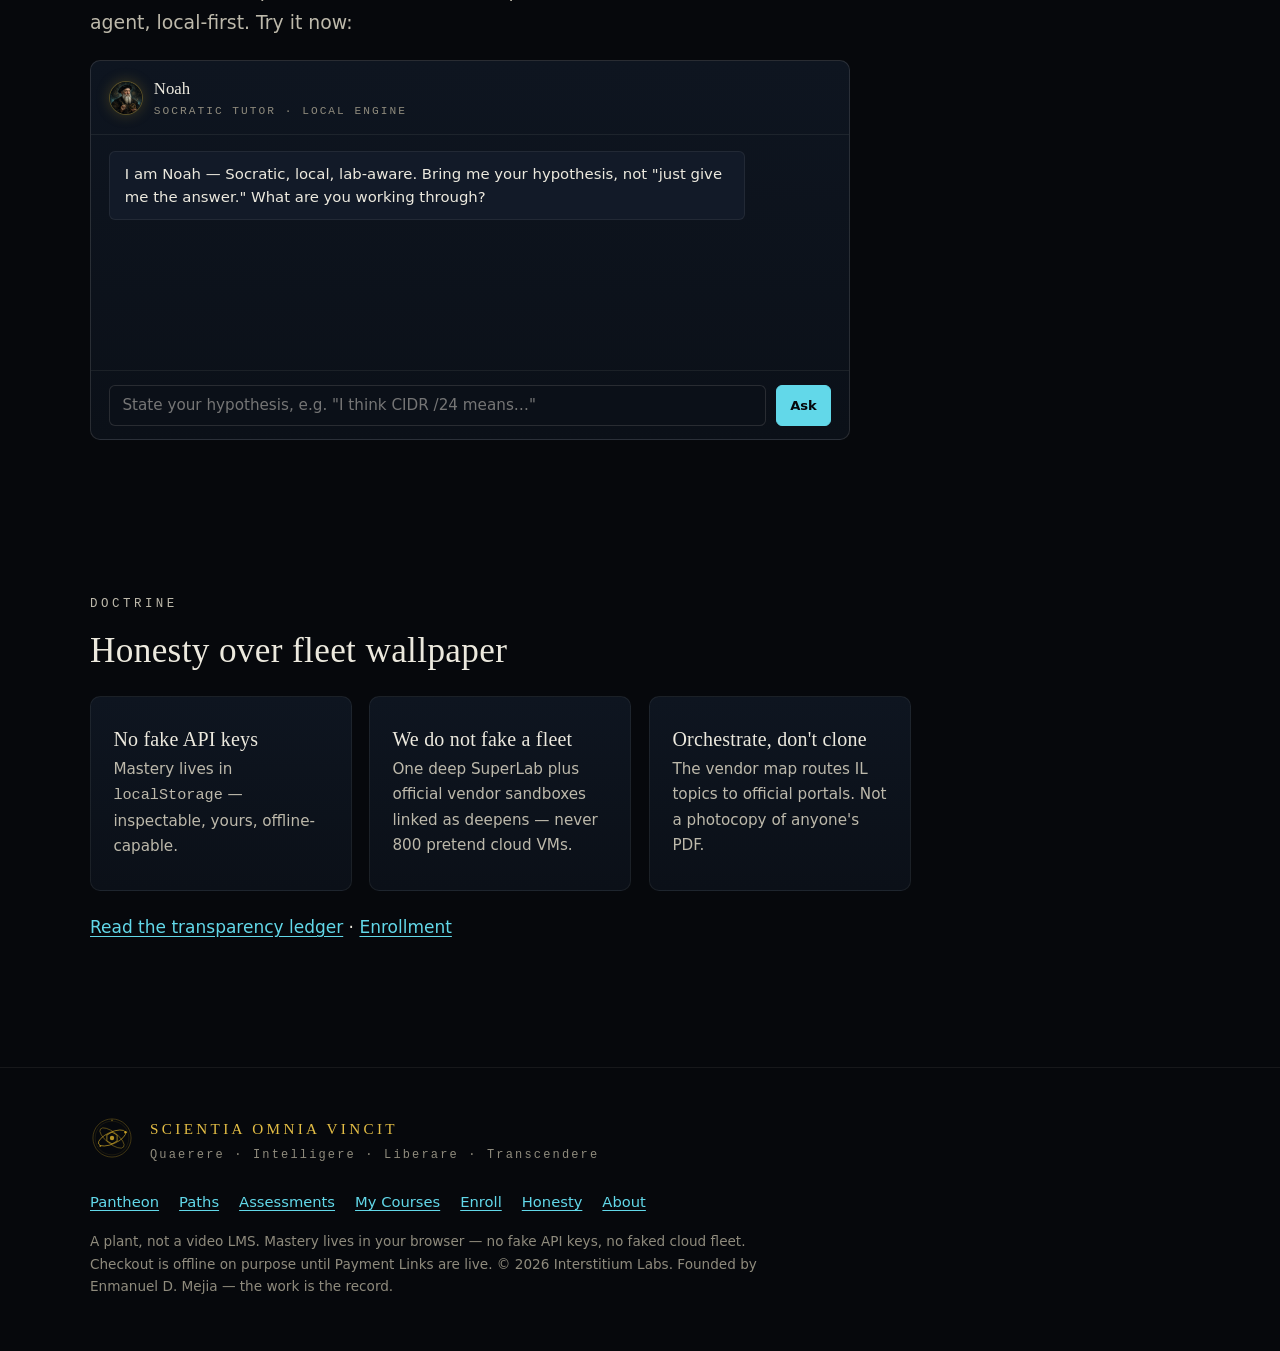
==== commit 28d6edff: "wave-6: cinematic hero, Noah retheme, assessment history, a11y hardening (live as a28afe24)" ====
--- a/index.html
+++ b/index.html
@@ -24,6 +24,7 @@
 <link rel="stylesheet" href="css/il.css">
 </head>
 <body>
+<noscript><div class="noscript-note"><strong>Interstitium Labs</strong> renders its curriculum from local data and needs JavaScript for the full experience. Start here: <a href="paths.html">paths</a> · <a href="assess.html">assessments</a> · <a href="honesty.html">honesty ledger</a>.</div></noscript>
 <a class="skip-link" href="#il-main">Skip to main content</a>
 <div id="il-header"></div>
 
@@ -35,10 +36,7 @@
     <div class="pantheon-plate gold" aria-hidden="true">SENTINEL-9<span class="ops" id="plate-gold-ops">— OPS</span></div>
     <div class="pantheon-plate cyan" aria-hidden="true">NULLWEAVER<span class="ops" id="plate-cyan-ops">— OPS</span></div>
     <div class="pantheon-sigil" aria-hidden="true">
-      <picture>
-        <source srcset="assets/sigil-hero-static.png" media="(prefers-reduced-motion: reduce)">
-        <img src="assets/sigil-hero-rotate.gif" alt="" width="360" height="360" fetchpriority="high">
-      </picture>
+      <img src="assets/sigil.svg" alt="" width="360" height="360" fetchpriority="high" class="sigil-spin">
     </div>
     <div class="wrap pantheon-copy">
       <p class="eyebrow">Knowledge operating system <span class="dot">·</span> Adaptive OS</p>
@@ -54,6 +52,20 @@
       <button type="button" class="btn btn-sm btn-ghost" id="pantheon-skip">Skip cinematic</button>
       <button type="button" class="btn btn-sm btn-ghost" id="pantheon-motion" aria-pressed="false">Reduce motion</button>
       <button type="button" class="btn btn-sm btn-ghost" id="pantheon-sound" aria-pressed="false">Sound: off</button>
+    </div>
+    <div class="scroll-cue" aria-hidden="true"><span></span></div>
+  </section>
+
+  <section class="block resume-block" id="resume-block" hidden aria-labelledby="resume-h">
+    <div class="wrap">
+      <div class="resume-banner">
+        <div>
+          <p class="eyebrow">In progress</p>
+          <h2 id="resume-h">Continue your sitting</h2>
+          <p class="lede" id="resume-desc"></p>
+        </div>
+        <a class="btn" id="resume-link" href="learn.html">Resume</a>
+      </div>
     </div>
   </section>
 
@@ -132,6 +144,44 @@
   'use strict';
   IL.hero.init();
 
+  /* hero scroll cue: dismiss on first scroll */
+  (function () {
+    var cue = document.querySelector('.scroll-cue');
+    if (!cue) return;
+    var hide = function () { cue.classList.add('gone'); window.removeEventListener('scroll', hide); };
+    window.addEventListener('scroll', hide, { passive: true });
+  })();
+
+  /* resume: surface the most recently touched sitting with real progress */
+  function renderResume() {
+    var block = document.getElementById('resume-block');
+    if (!block) return;
+    var best = null;
+    try {
+      for (var i = 0; i < localStorage.length; i++) {
+        var k = localStorage.key(i);
+        if (!k || k.indexOf('il_sitting_') !== 0) continue;
+        var pid = k.slice('il_sitting_'.length);
+        if (pid === 'free') continue;
+        var st = JSON.parse(localStorage.getItem(k) || 'null');
+        if (!st || !st.topics || !st.topics.length) continue;
+        var done = Object.keys(st.mastery || {}).length;
+        if (!done) continue;
+        var upd = st.updatedAt || 0;
+        if (!best || upd > best.upd) best = { pid: pid, upd: upd, done: done, total: st.topics.length };
+      }
+    } catch (e) { best = null; }
+    if (!best) { block.hidden = true; return; }
+    var cat = IL.getCatalog() || {};
+    var path = null;
+    (cat.paths || []).forEach(function (x) { if (x.id === best.pid) path = x; });
+    var name = path ? (path.title || path.name || best.pid) : best.pid;
+    document.getElementById('resume-desc').textContent =
+      name + ' — ' + best.done + ' of ' + best.total + ' topics in motion.';
+    document.getElementById('resume-link').href = 'learn.html?id=' + encodeURIComponent(best.pid);
+    block.hidden = false;
+  }
+
   function counter(n, label) {
     var d = document.createElement('div');
     d.className = 'counter'; d.setAttribute('role', 'listitem');
@@ -168,6 +218,7 @@
   }
 
   function render() {
+    renderResume();
     var cat = IL.getCatalog();
     // counters: computed from catalog, or the standing verified figures
     var box = document.getElementById('counters');
@@ -181,7 +232,7 @@
     box.appendChild(counter(String(nAcad), 'academies'));
     box.appendChild(counter(hours.toLocaleString('en-US'), 'hours'));
     box.appendChild(counter(String(sittings), 'sittings'));
-    box.appendChild(counter('12', 'weeks'));
+    box.appendChild(counter(String(IL.assessments().length || 11), 'assessments'));
 
     // Keep the academies heading honest: it follows the catalog, not the copy.
     var acadH = document.getElementById('acad-h');
@@ -238,27 +289,11 @@
     log.scrollTop = log.scrollHeight;
     return d;
   }
-  var greetNode = addMsg('noah', '');
-  // typewriter greeting (cinematic, respects reduced motion)
-  (function typeGreeting() {
-    var full = 'I am Noah — Socratic, local, lab-aware. Bring me your hypothesis, not "just give me the answer." What are you working through?';
-    if (window.matchMedia && window.matchMedia('(prefers-reduced-motion: reduce)').matches) {
-      greetNode.textContent = full;
-      return;
-    }
-    var txt = document.createTextNode('');
-    greetNode.appendChild(txt);
-    var caret = document.createElement('span');
-    caret.className = 'noah-typing-caret';
-    caret.setAttribute('aria-hidden', 'true');
-    greetNode.appendChild(caret);
-    var i = 0;
-    var t = setInterval(function () {
-      i += 2;
-      txt.textContent = full.slice(0, i);
-      if (i >= full.length) { clearInterval(t); caret.remove(); }
-    }, 24);
-  })();
+  /* One greeting, rendered exactly once (no empty-bubble-then-type artifact). */
+  if (!log.dataset.greeted) {
+    log.dataset.greeted = '1';
+    addMsg('noah', 'I am Noah — Socratic, local, lab-aware. Bring me your hypothesis, not "just give me the answer." What are you working through?');
+  }
   form.addEventListener('submit', function (e) {
     e.preventDefault();
     var q = input.value.trim();
--- a/css/il.css
+++ b/css/il.css
@@ -200,6 +200,12 @@
   width: clamp(170px, 32vmin, 330px); height: auto;
   filter: drop-shadow(0 0 46px rgba(212,175,55,0.30)) drop-shadow(0 0 120px rgba(34,211,238,0.12));
 }
+/* Procedural sigil rotation — crisp vector spin, zero GIF banding/LCP cost */
+.pantheon-sigil .sigil-spin { animation: sigil-rotate 40s linear infinite; transform-origin: 50% 50%; }
+@keyframes sigil-rotate { to { transform: rotate(360deg); } }
+@media (prefers-reduced-motion: reduce) {
+  .pantheon-sigil .sigil-spin { animation: none; }
+}
 .pantheon-copy h1 { max-width: 20ch; text-shadow: 0 2px 24px rgba(0,0,0,0.8); }
 .pantheon-copy .lede { text-shadow: 0 1px 14px rgba(0,0,0,0.8); }
 .pantheon-ctas { display: flex; flex-wrap: wrap; gap: 0.8rem; margin-top: 1.4rem; }
@@ -208,6 +214,25 @@
   position: absolute; z-index: 4; right: 1rem; bottom: 1rem;
   display: flex; gap: 0.5rem; flex-wrap: wrap; justify-content: flex-end;
 }
+/* hero scroll cue — mono indicator, dismissed on first scroll */
+.scroll-cue { position: absolute; left: 50%; bottom: 1.1rem; transform: translateX(-50%); z-index: 3;
+  width: 22px; height: 36px; border: 1px solid var(--line); border-radius: 12px; opacity: 0.7;
+  transition: opacity 0.4s ease; pointer-events: none; }
+.scroll-cue span { display: block; width: 3px; height: 8px; margin: 6px auto 0; border-radius: 2px;
+  background: var(--gold); animation: cueDrop 1.8s ease-in-out infinite; }
+@keyframes cueDrop { 0% { transform: translateY(0); opacity: 1; } 70% { transform: translateY(12px); opacity: 0; } 100% { transform: translateY(0); opacity: 0; } }
+.scroll-cue.gone { opacity: 0; }
+@media (prefers-reduced-motion: reduce) { .scroll-cue span { animation: none; opacity: 0.6; } }
+
+/* resume-sitting banner */
+.resume-block { padding-bottom: 0; }
+.resume-banner { display: flex; align-items: center; justify-content: space-between; gap: 1.2rem; flex-wrap: wrap;
+  border: 1px solid rgba(201,162,39,0.35); border-radius: 14px; padding: 1.2rem 1.4rem;
+  background: linear-gradient(120deg, rgba(201,162,39,0.08), rgba(98,216,233,0.04));
+  box-shadow: 0 8px 30px rgba(0,0,0,0.35); }
+.resume-banner .eyebrow { margin: 0 0 0.3rem; }
+.resume-banner h2 { margin: 0 0 0.3rem; font-size: 1.3rem; }
+.resume-banner .lede { margin: 0; }
 .pantheon-summary {
   position: relative; z-index: 3;
   font-size: 0.95rem; color: var(--ink-dim);
@@ -251,9 +276,13 @@
   border-radius: var(--radius);
   padding: 1.35rem 1.4rem;
   position: relative;
-  transition: border-color 0.15s ease, transform 0.15s ease;
-}
-.card:hover { border-color: var(--line); transform: translateY(-2px); }
+  transition: border-color 0.22s ease, transform 0.22s cubic-bezier(0.22, 0.9, 0.3, 1), box-shadow 0.22s ease;
+}
+.card:hover {
+  border-color: rgba(201,162,39,0.55);
+  transform: translateY(-4px);
+  box-shadow: 0 14px 34px rgba(0,0,0,0.45), 0 0 0 1px rgba(201,162,39,0.12), 0 2px 18px rgba(201,162,39,0.08);
+}
 .card .code {
   font-family: var(--mono); font-size: 0.75rem; letter-spacing: 0.2em;
   color: var(--gold-bright);
@@ -333,6 +362,8 @@
 }
 table.ledger th { font-family: var(--mono); font-size: 0.74rem; letter-spacing: 0.18em; text-transform: uppercase; color: var(--ink-faint); }
 table.ledger td.date { font-family: var(--mono); font-size: 0.8rem; white-space: nowrap; color: var(--ink-dim); }
+table.ledger strong.pass { color: var(--cyan); }
+table.ledger strong.fail { color: var(--gold-bright); }
 .pill { display: inline-block; font-family: var(--mono); font-size: 0.72rem; letter-spacing: 0.1em; padding: 0.2rem 0.65rem; border-radius: 999px; border: 1px solid; white-space: nowrap; }
 .pill.live { color: var(--cyan); border-color: var(--cyan-dim); }
 .pill.off { color: var(--gold-bright); border-color: var(--gold-dim); }
@@ -582,9 +613,11 @@
 
 /* ============ recursive pass 2: assessment & sitting cinema ============ */
 
-/* question entrance */
-@keyframes qIn { from { opacity: 0; transform: translateX(18px); } to { opacity: 1; transform: none; } }
-.question.q-enter { animation: qIn 0.28s cubic-bezier(0.22, 0.9, 0.3, 1) both; }
+/* question entrance — direction-aware: forward slides in from the right, back from the left */
+@keyframes qInFwd { from { opacity: 0; transform: translateX(18px); } to { opacity: 1; transform: none; } }
+@keyframes qInBack { from { opacity: 0; transform: translateX(-18px); } to { opacity: 1; transform: none; } }
+.question.q-enter, .question.q-enter-fwd { animation: qInFwd 0.28s cubic-bezier(0.22, 0.9, 0.3, 1) both; }
+.question.q-enter-back { animation: qInBack 0.28s cubic-bezier(0.22, 0.9, 0.3, 1) both; }
 
 /* keyboard hints on choices */
 .choices kbd.key-hint {
@@ -646,7 +679,7 @@
   animation: dlgIn 0.3s ease both; cursor: pointer; text-align: center; padding: 1.5rem;
 }
 .celebrate-veil .inner { animation: dlgPop 0.4s cubic-bezier(0.22, 0.9, 0.3, 1.2) both; }
-.celebrate-veil .sigil { font-size: 3.2rem; display: block; margin-bottom: 0.8rem;
+.celebrate-veil .sigil-img { width: 84px; height: 84px; display: block; margin: 0 auto 0.8rem;
   animation: celebratePulse 1.6s ease-in-out infinite; }
 @keyframes celebratePulse { 0%, 100% { transform: scale(1); filter: drop-shadow(0 0 12px rgba(212,175,55,.5)); }
   50% { transform: scale(1.08); filter: drop-shadow(0 0 26px rgba(212,175,55,.9)); } }
@@ -654,7 +687,22 @@
 .celebrate-veil p { color: var(--ink-dim); margin: 0; }
 
 @media (prefers-reduced-motion: reduce) {
-  .question.q-enter, .il-dialog-backdrop, .il-dialog, .celebrate-veil, .celebrate-veil .inner { animation: none; }
-  .celebrate-veil .sigil { animation: none; }
+  .question.q-enter, .question.q-enter-fwd, .question.q-enter-back, .il-dialog-backdrop, .il-dialog, .celebrate-veil, .celebrate-veil .inner { animation: none; }
+  .celebrate-veil .sigil, .celebrate-veil .sigil-img { animation: none; }
   .score-svg .ring-fg { transition: none; }
 }
+
+/* ---------- print: results you can hand someone ---------- */
+@media print {
+  body::after { display: none !important; }
+  .pantheon, .terminal-storm, .scroll-cue, .pantheon-controls,
+  #noah-launcher, #noah-panel, #il-veil, .il-pal-veil, .skip-link { display: none !important; }
+  body { background: #fff; color: #111; }
+  .card, .noah-panel, .il-dialog { background: #fff; color: #111; border-color: #ccc; box-shadow: none; }
+  a { color: #111; }
+}
+
+/* ---------- noscript fallback ---------- */
+.noscript-note { padding: 1rem 1.4rem; background: #141007; border-bottom: 1px solid rgba(201,162,39,0.5);
+  color: #f2e8c9; text-align: center; font-size: 0.95rem; }
+.noscript-note a { color: var(--gold-bright); }
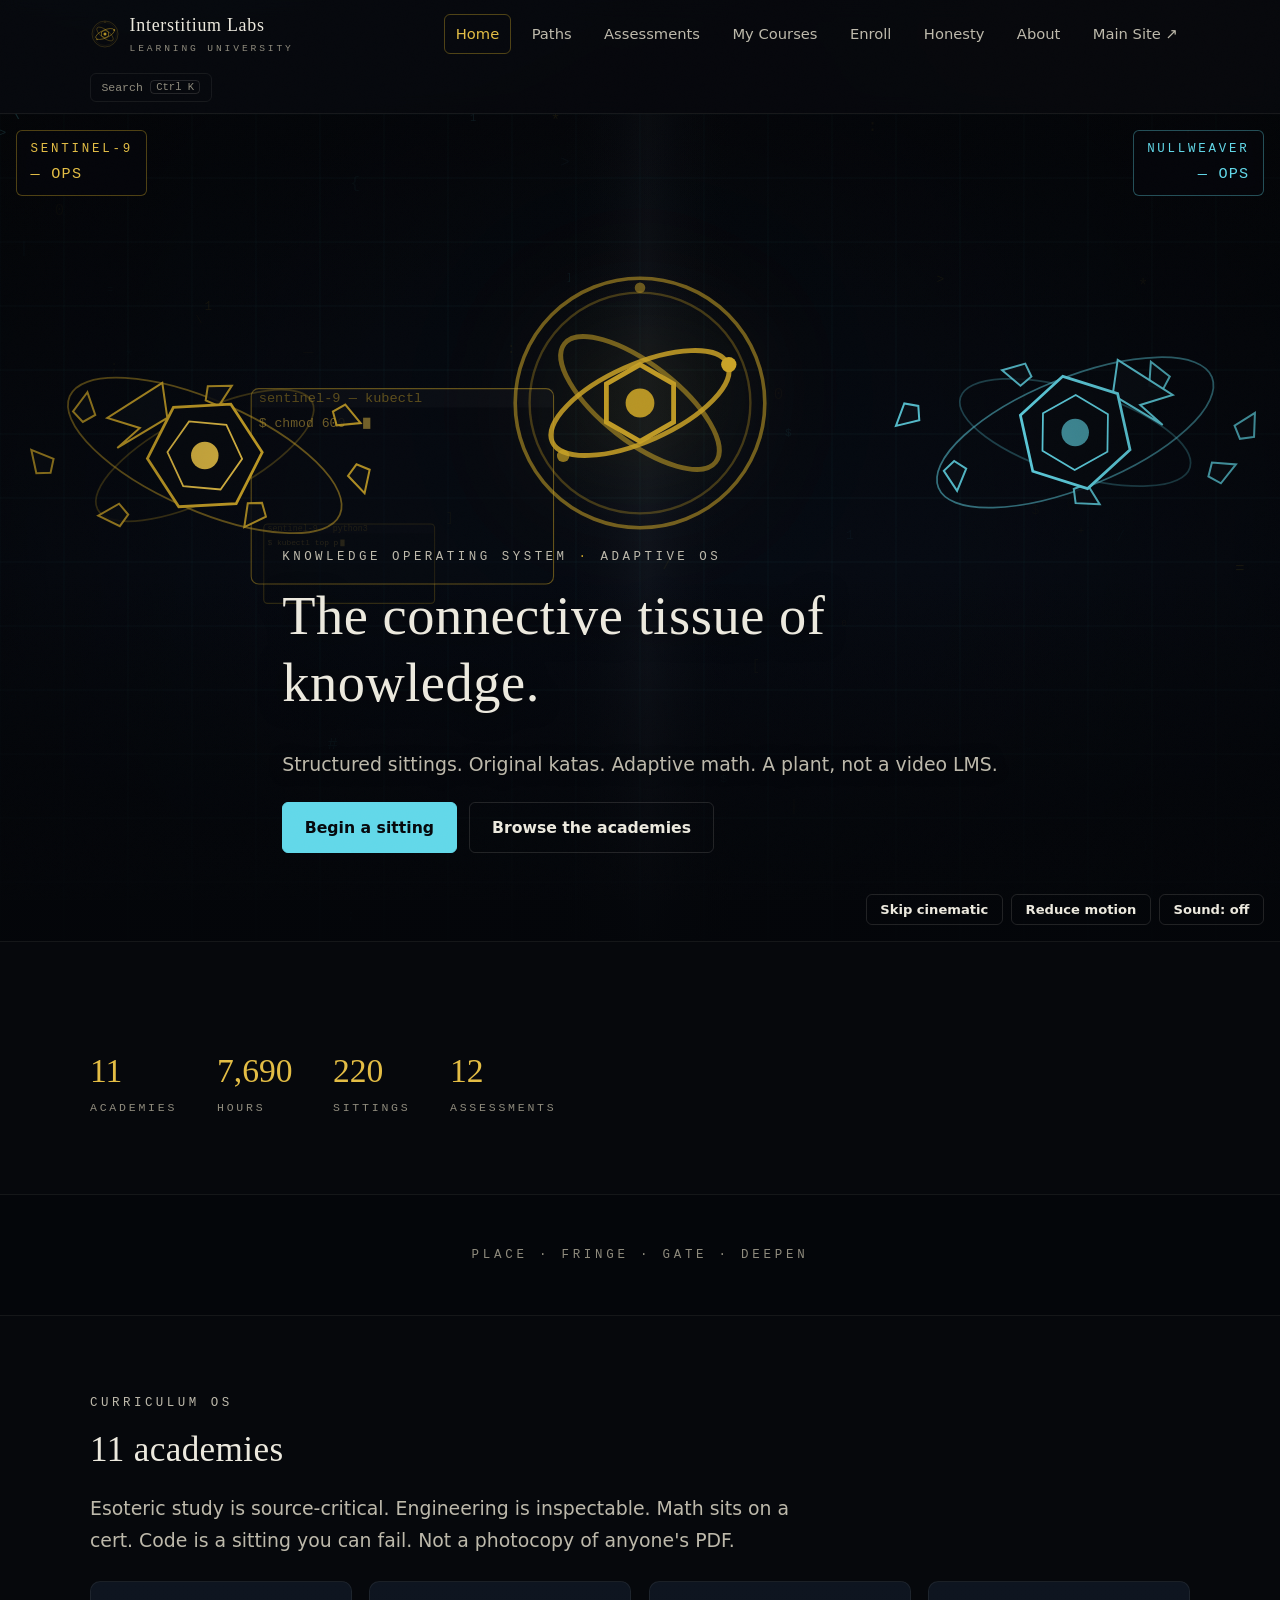
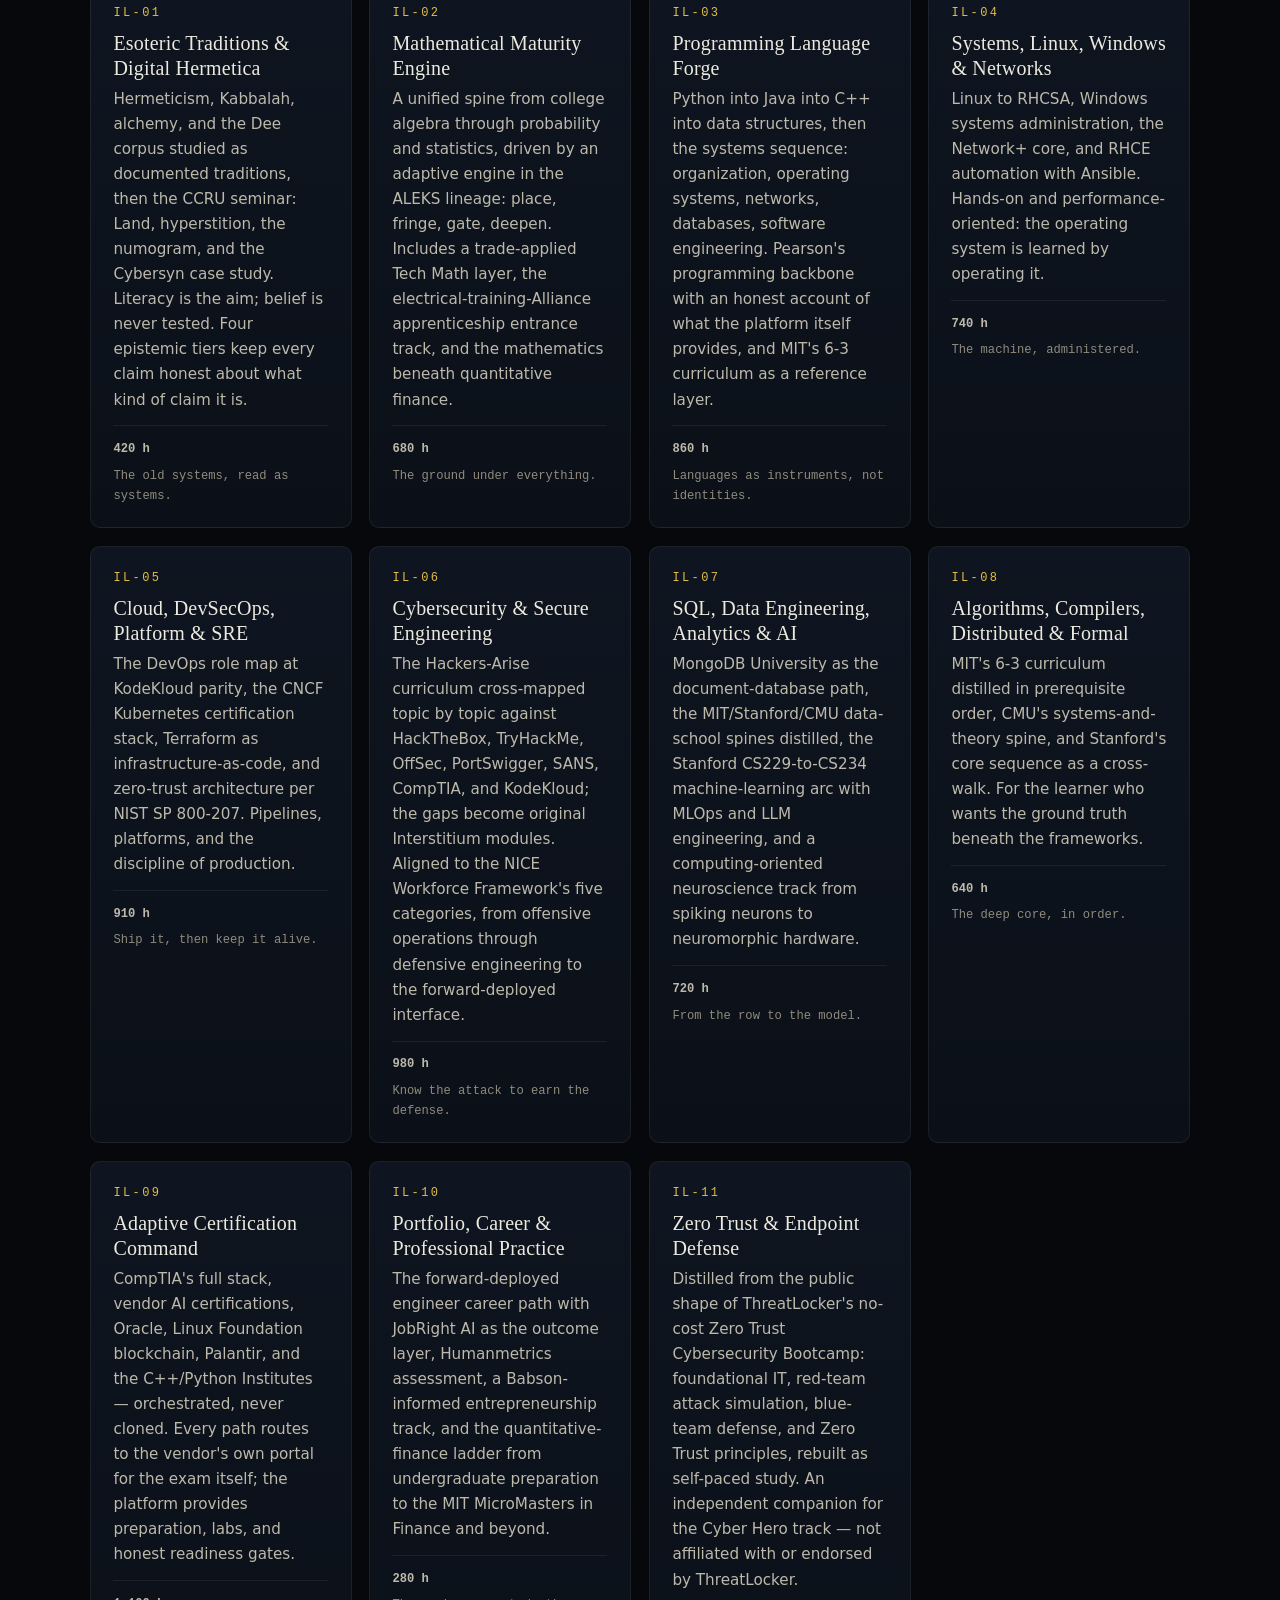
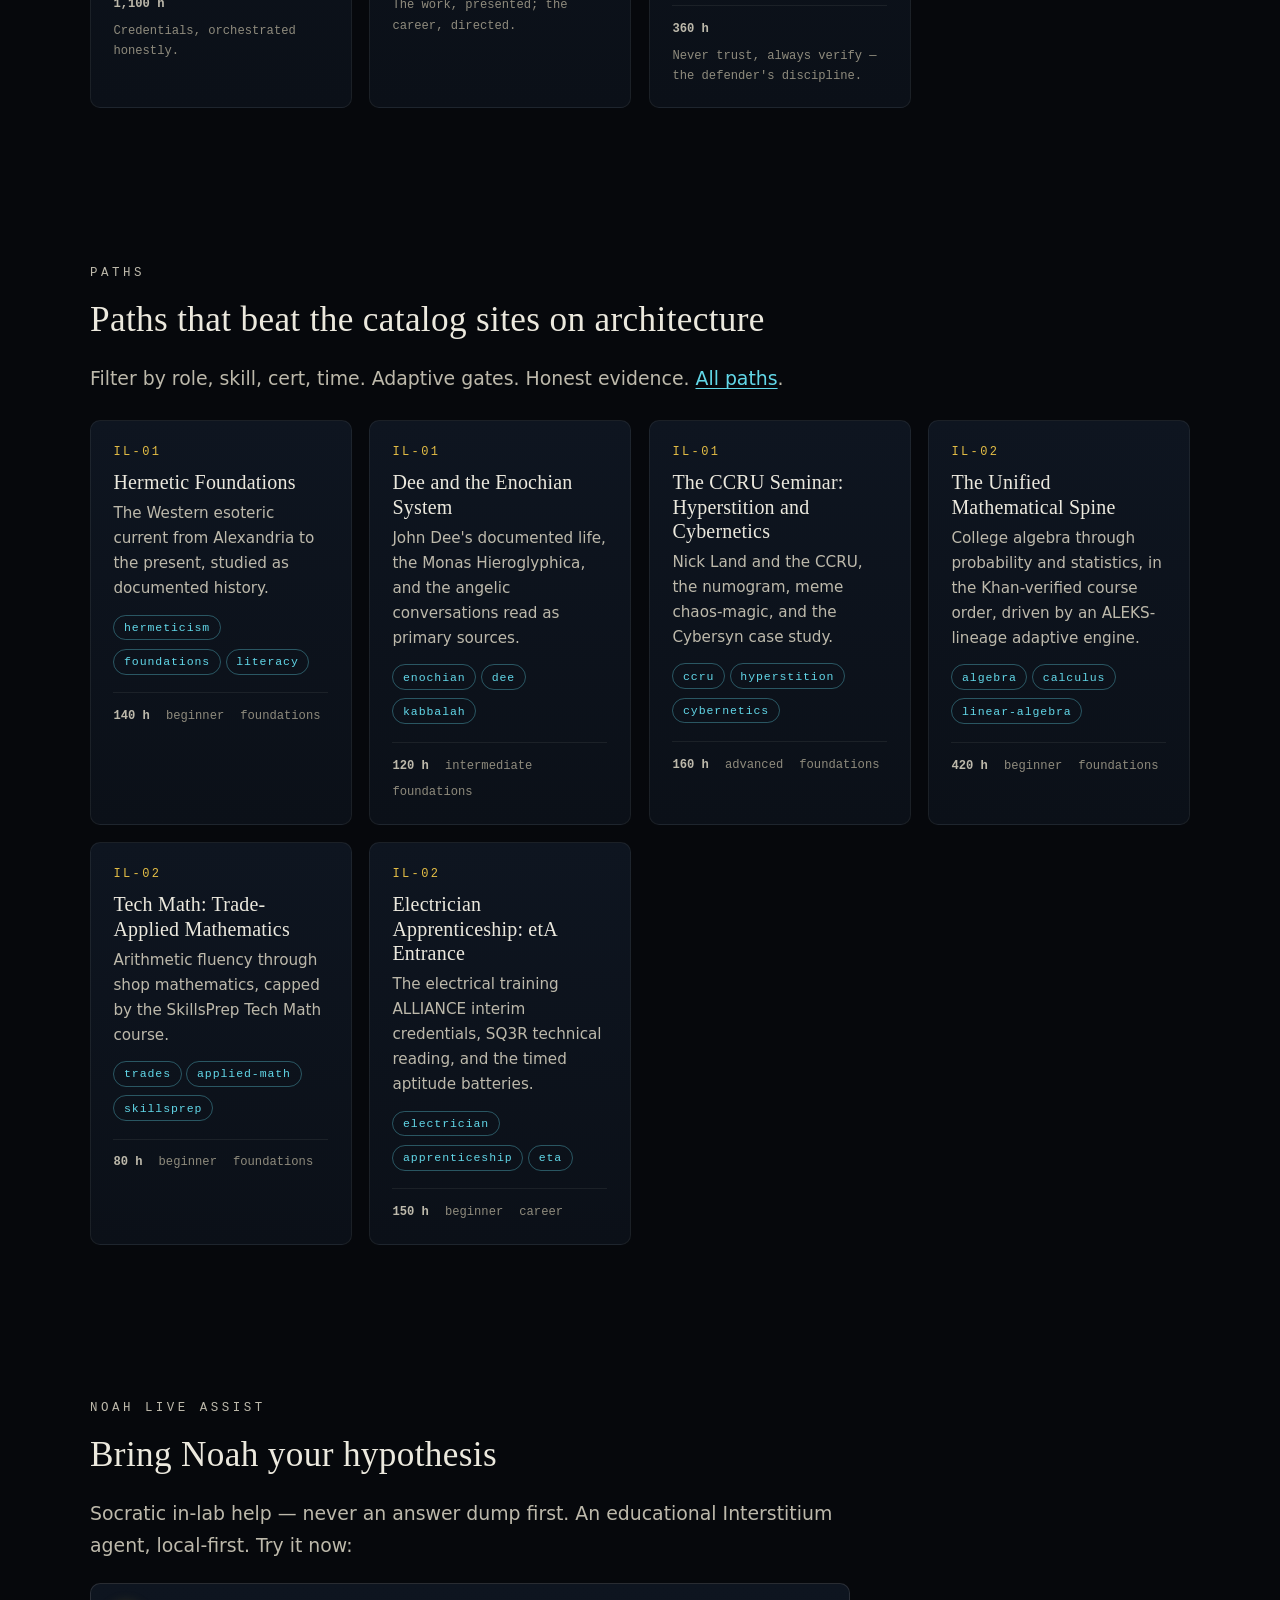
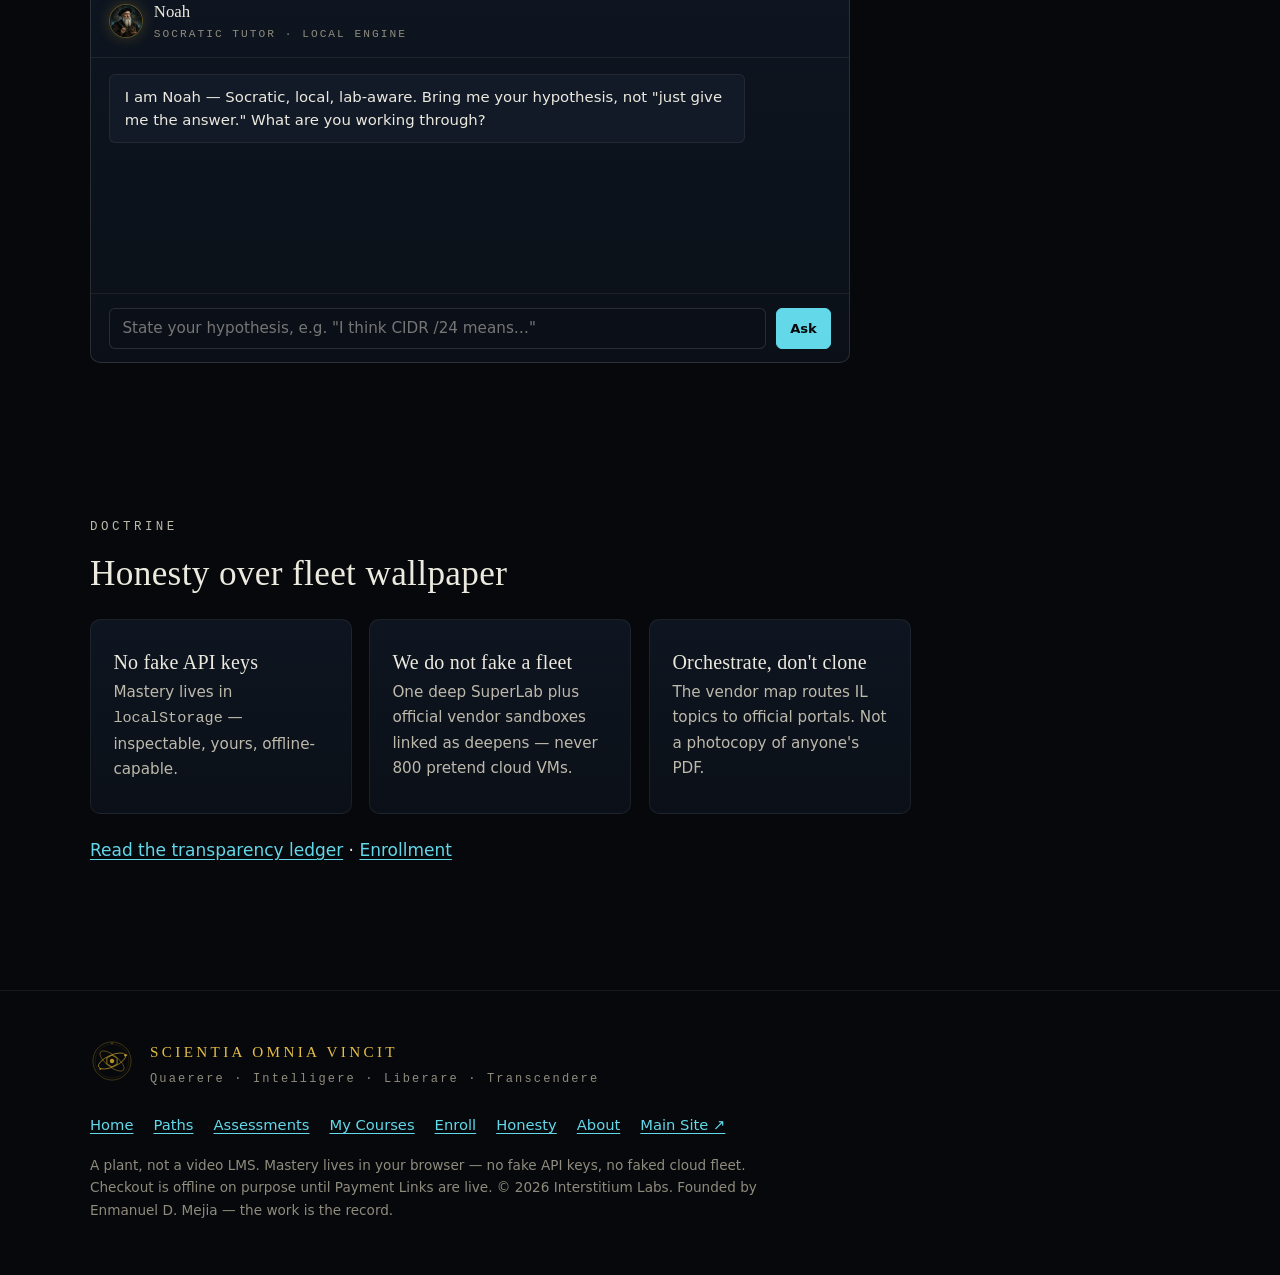
==== commit 36559c5b: "Layout audit fixes: nav label drift (Pantheon->Home canonical), table scroll containment, IL-01..IL-" ====
--- a/index.html
+++ b/index.html
@@ -96,7 +96,6 @@
     </div>
   </section>
 
-  <div class="terminal-storm" aria-hidden="true"><canvas></canvas><div class="storm-label">Noah · Socratic · Local-first</div></div>
 
   <section class="block" id="noah" aria-labelledby="noah-h">
     <div class="wrap">
--- a/css/il.css
+++ b/css/il.css
@@ -223,6 +223,14 @@
 @keyframes cueDrop { 0% { transform: translateY(0); opacity: 1; } 70% { transform: translateY(12px); opacity: 0; } 100% { transform: translateY(0); opacity: 0; } }
 .scroll-cue.gone { opacity: 0; }
 @media (prefers-reduced-motion: reduce) { .scroll-cue span { animation: none; opacity: 0.6; } }
+/* Persisted motion choice (localStorage il_motion_reduced, mirrored to
+   html[data-motion] by hero.js/app.js) — the toggle's promise, kept
+   everywhere the OS-preference query is honored. */
+html[data-motion="reduced"] .scroll-cue span { animation: none; opacity: 0.6; }
+html[data-motion="reduced"] .js .il-reveal { transition: none; }
+html[data-motion="reduced"] #il-veil { transition: none; }
+html[data-motion="reduced"] .il-pal-veil { transition: none; }
+html[data-motion="reduced"] .il-pal-veil .il-pal { transition: none; }
 
 /* resume-sitting banner */
 .resume-block { padding-bottom: 0; }
@@ -706,3 +714,22 @@
 .noscript-note { padding: 1rem 1.4rem; background: #141007; border-bottom: 1px solid rgba(201,162,39,0.5);
   color: #f2e8c9; text-align: center; font-size: 0.95rem; }
 .noscript-note a { color: var(--gold-bright); }
+
+/* ---------- layout-audit fixes ---------- */
+.table-scroll { overflow-x: auto; -webkit-overflow-scrolling: touch; }
+.table-scroll table { min-width: 560px; }
+
+@media (max-width: 720px) {
+  /* keep the sticky header to one slim row: brand + scrollable nav */
+  .site-header .wrap { flex-wrap: nowrap; }
+  .site-nav {
+    flex-wrap: nowrap;
+    overflow-x: auto;
+    -webkit-overflow-scrolling: touch;
+    scrollbar-width: none;
+    margin-left: 0;
+  }
+  .site-nav::-webkit-scrollbar { display: none; }
+  .site-nav a { flex: none; }
+  .pal-hint .pal-hint-label { display: none; }
+}
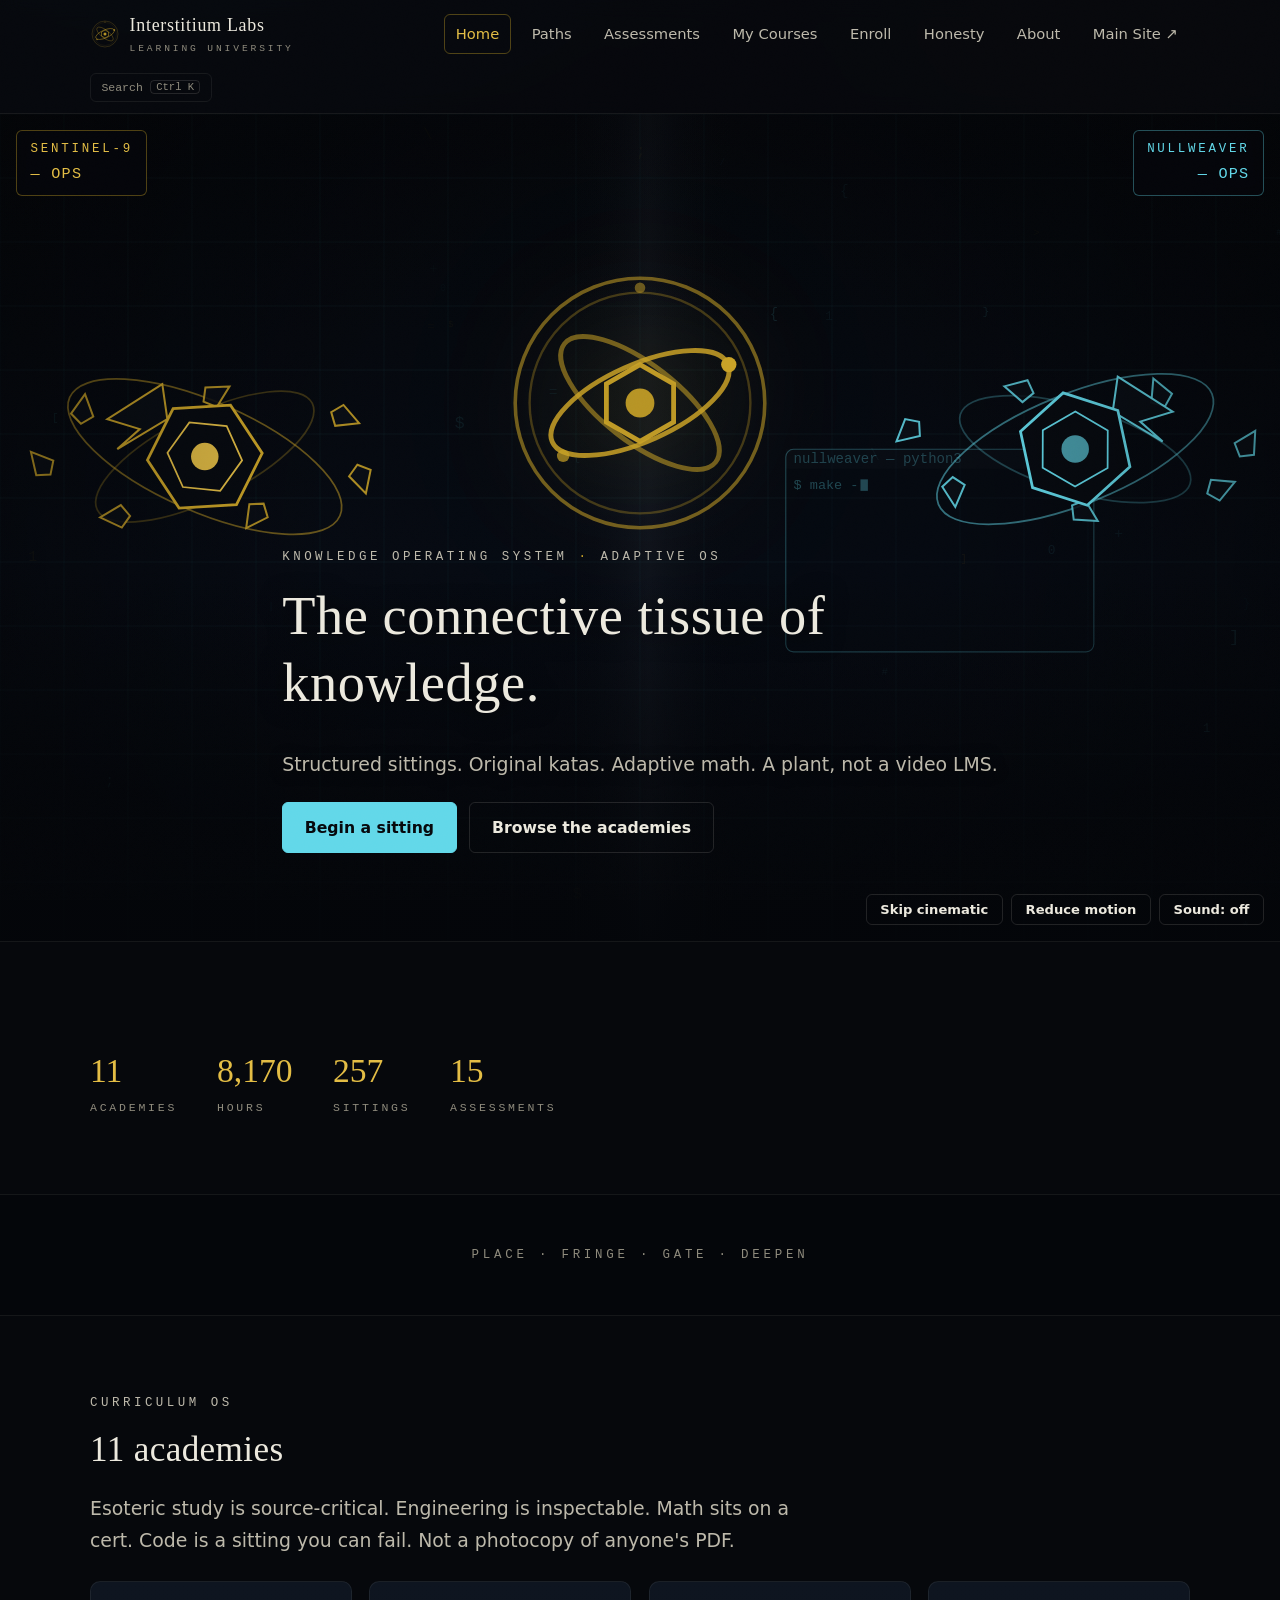
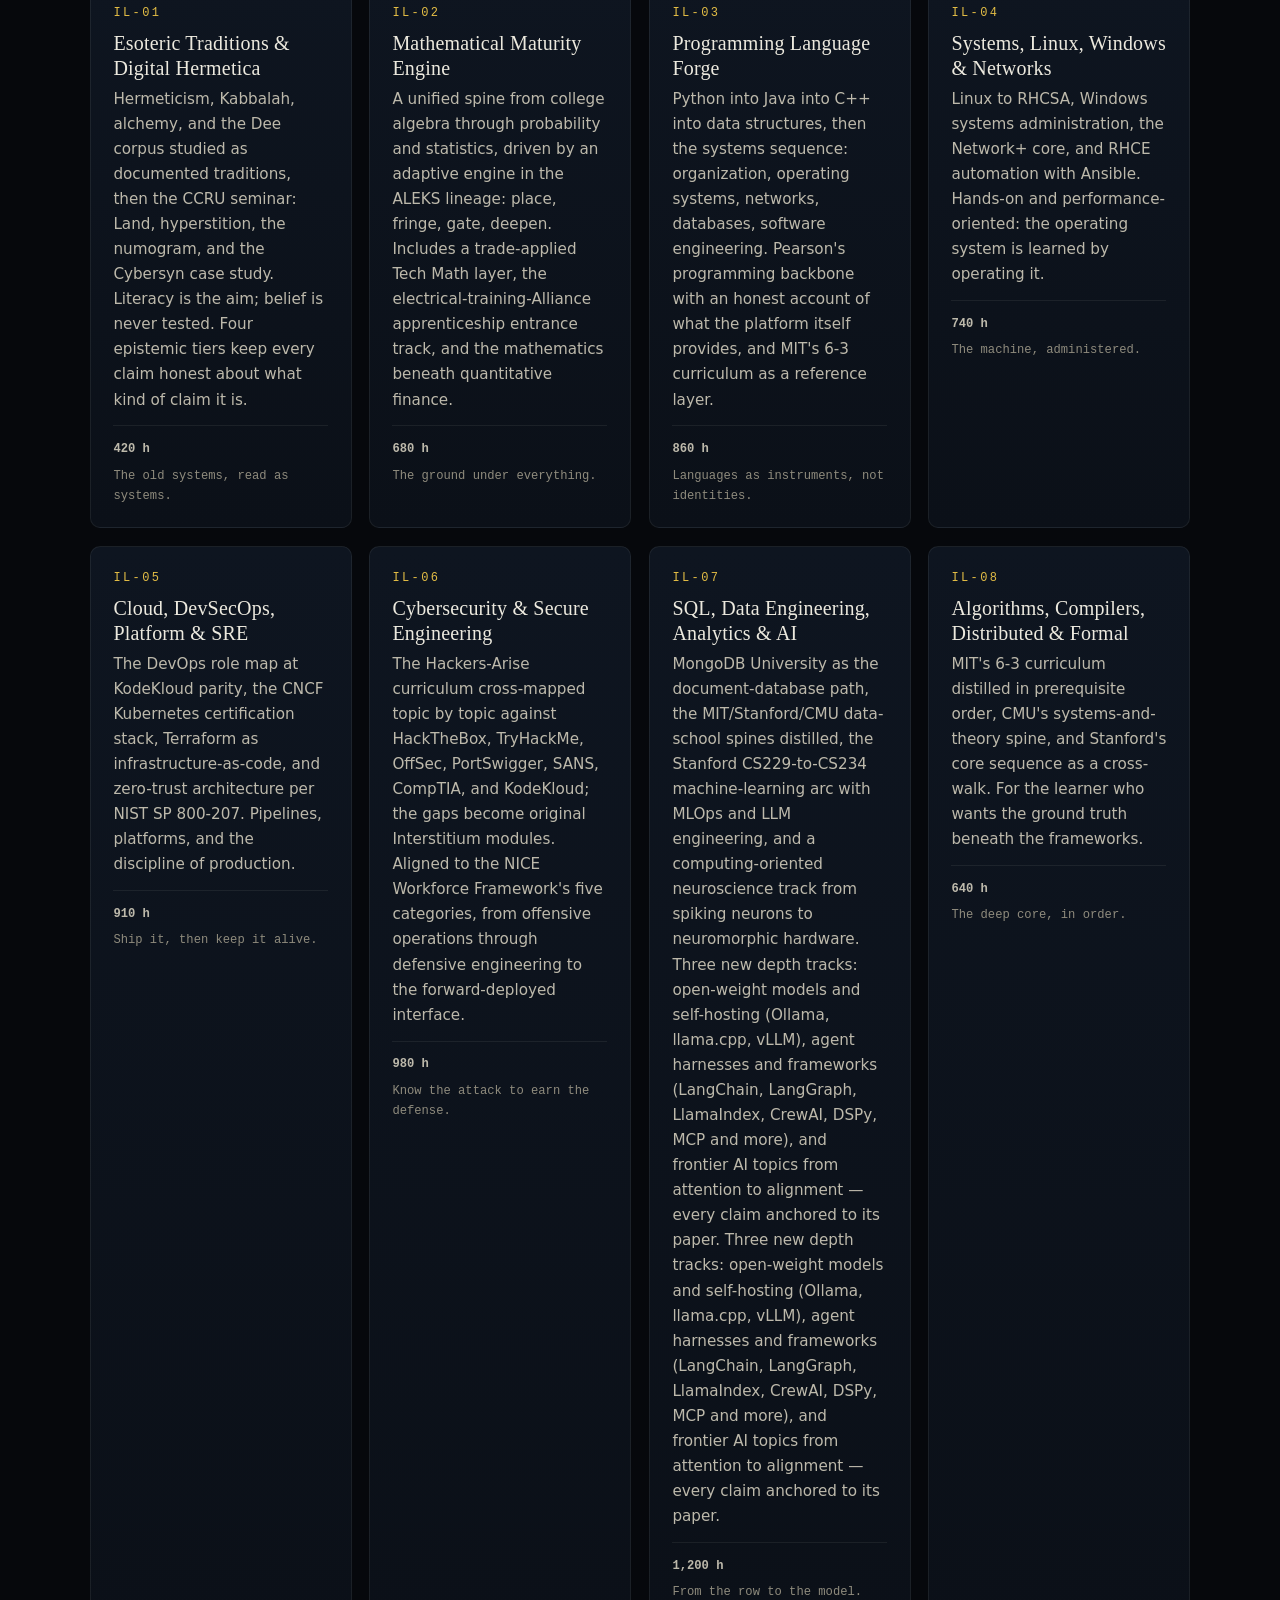
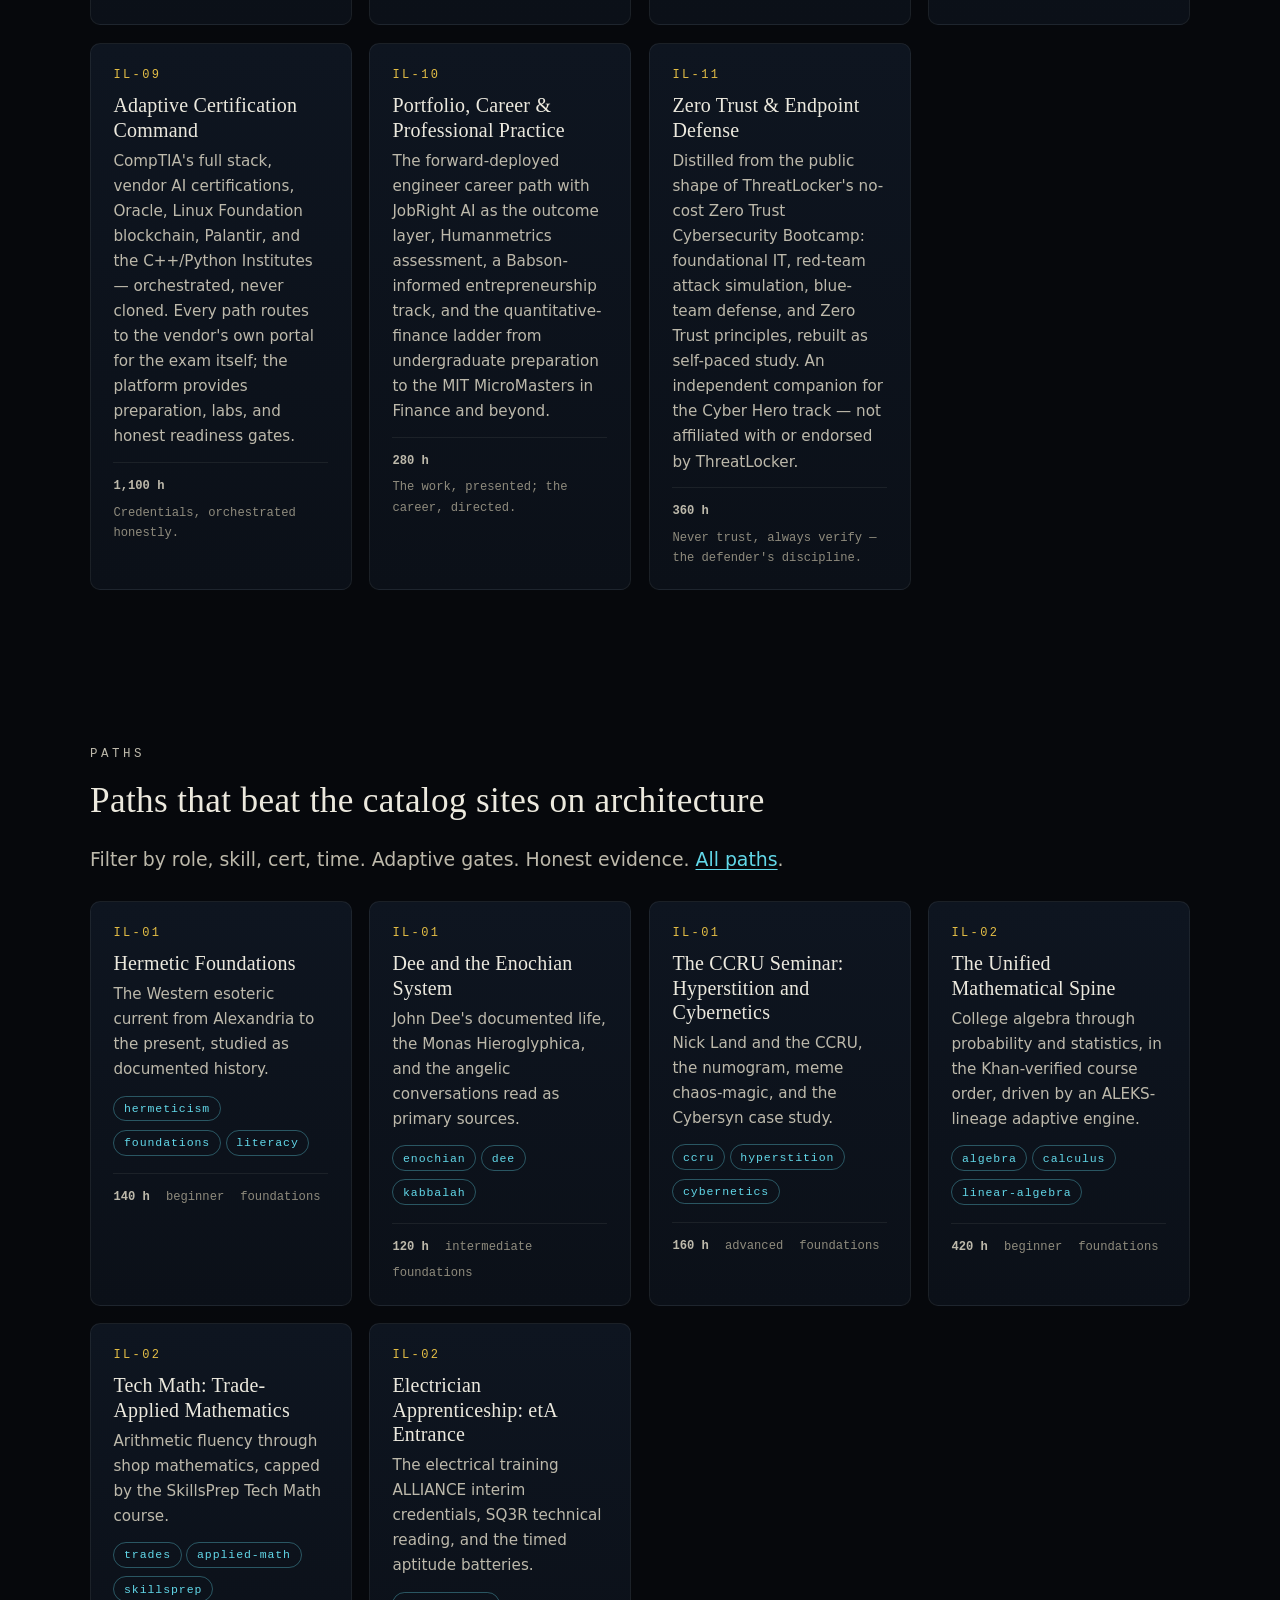
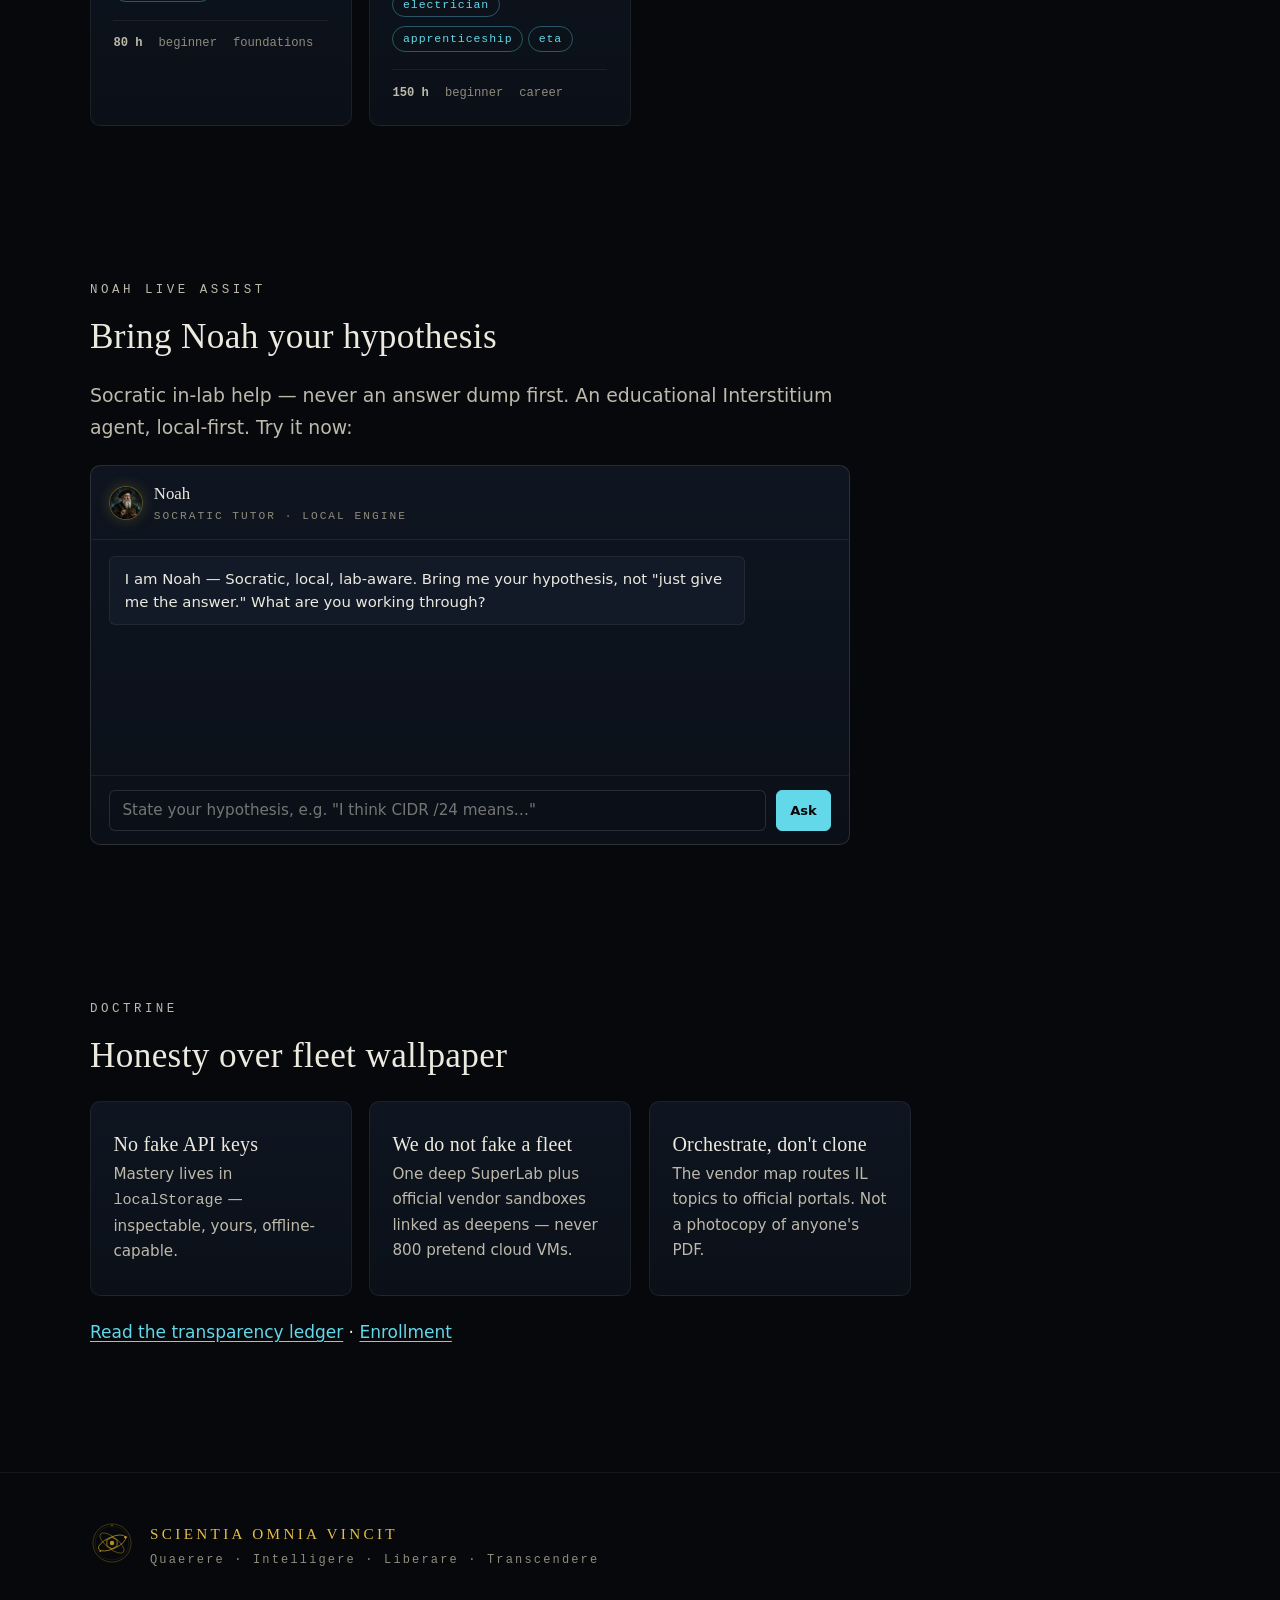
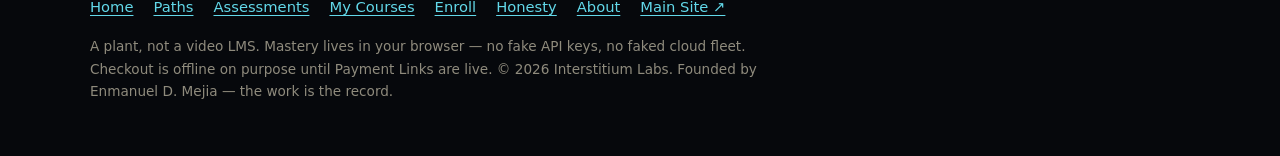
==== commit 00be448f: "courses: IL-07 open-weight, agent harnesses, frontier AI (3 paths, 480h)" ====
--- a/index.html
+++ b/index.html
@@ -9,7 +9,7 @@
 <meta property="og:site_name" content="Interstitium Labs Learning University">
 <meta property="og:url" content="https://learn.interstitiumlabs.dev/">
 <meta property="og:title" content="Interstitium Labs — Learning University">
-<meta property="og:description" content="A knowledge operating system. 11 academies, 47 learning paths, 222 modules, adaptive mastery. A plant, not a video LMS.">
+<meta property="og:description" content="A knowledge operating system. 11 academies, 50 learning paths, 257 modules, adaptive mastery. A plant, not a video LMS.">
 <meta property="og:image" content="https://learn.interstitiumlabs.dev/assets/sigil-hero-static.png">
 <meta name="twitter:card" content="summary_large_image">
 <meta name="twitter:title" content="Interstitium Labs — Learning University">
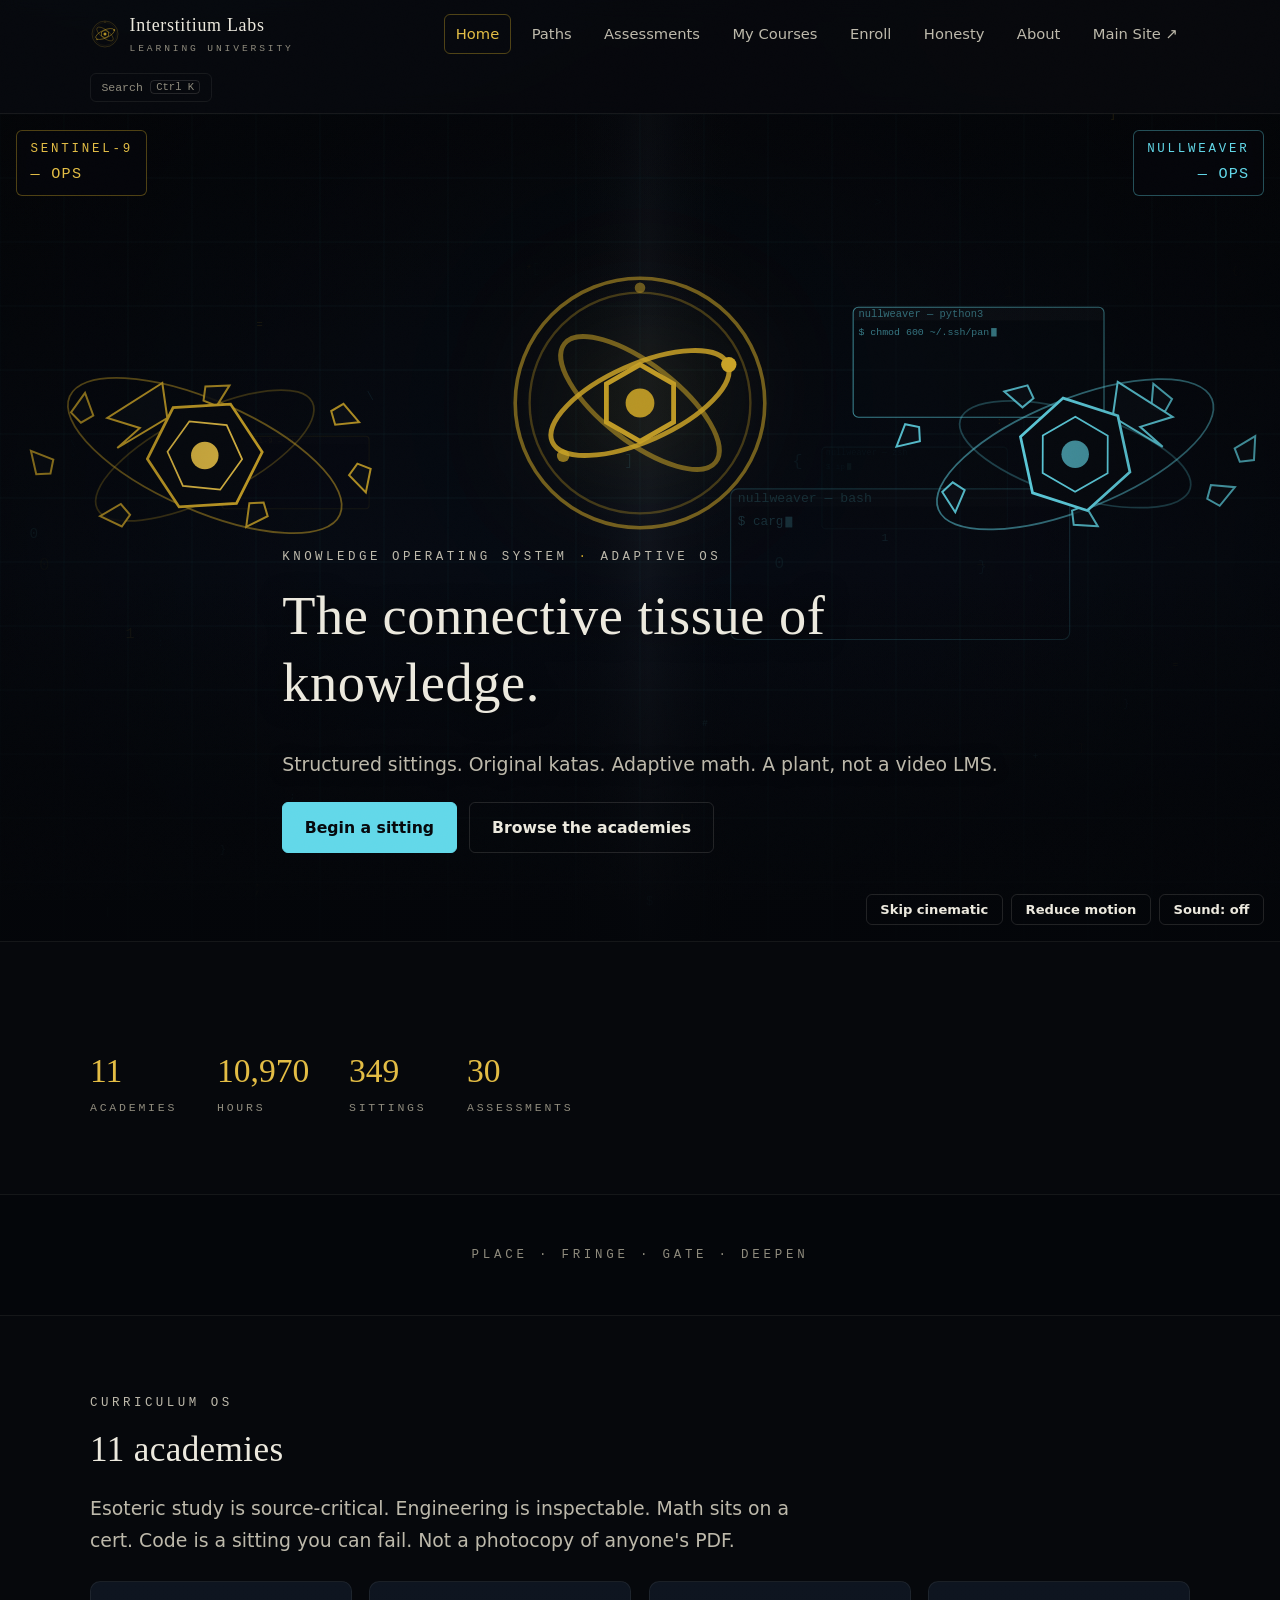
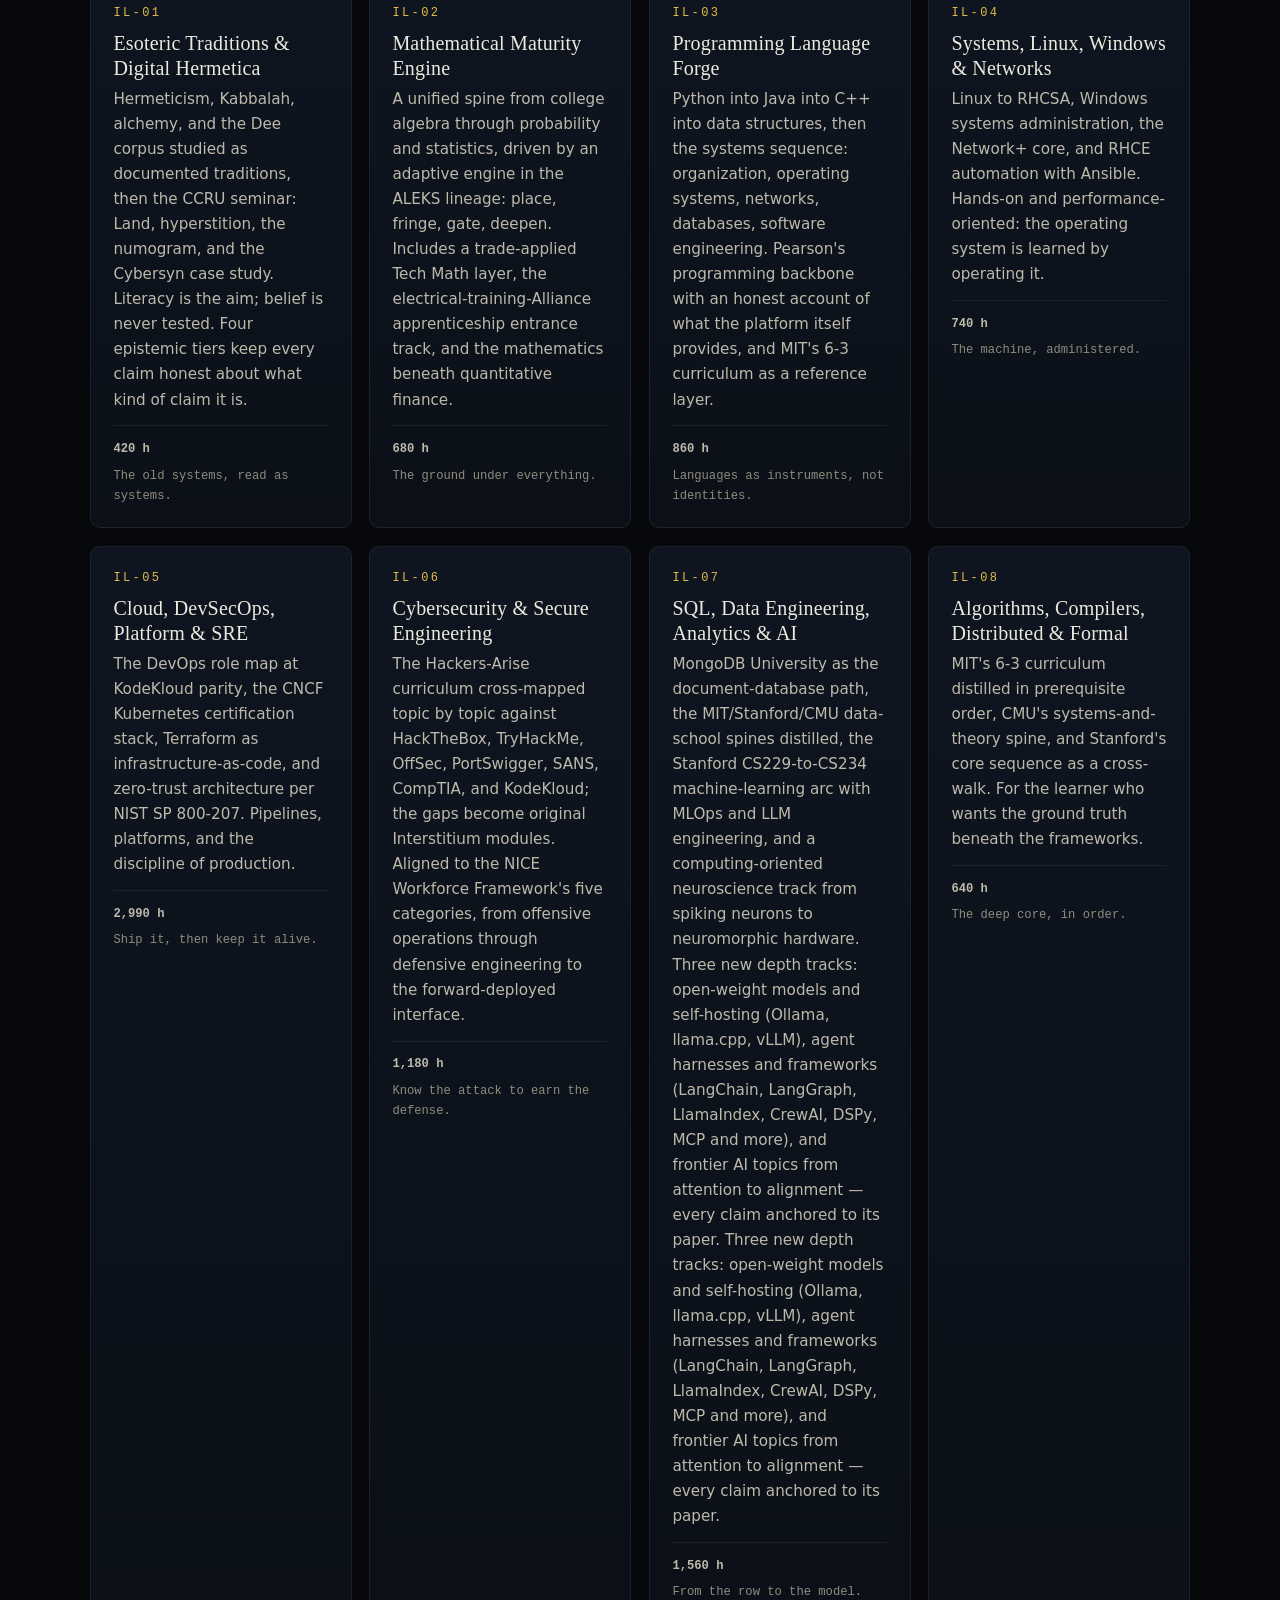
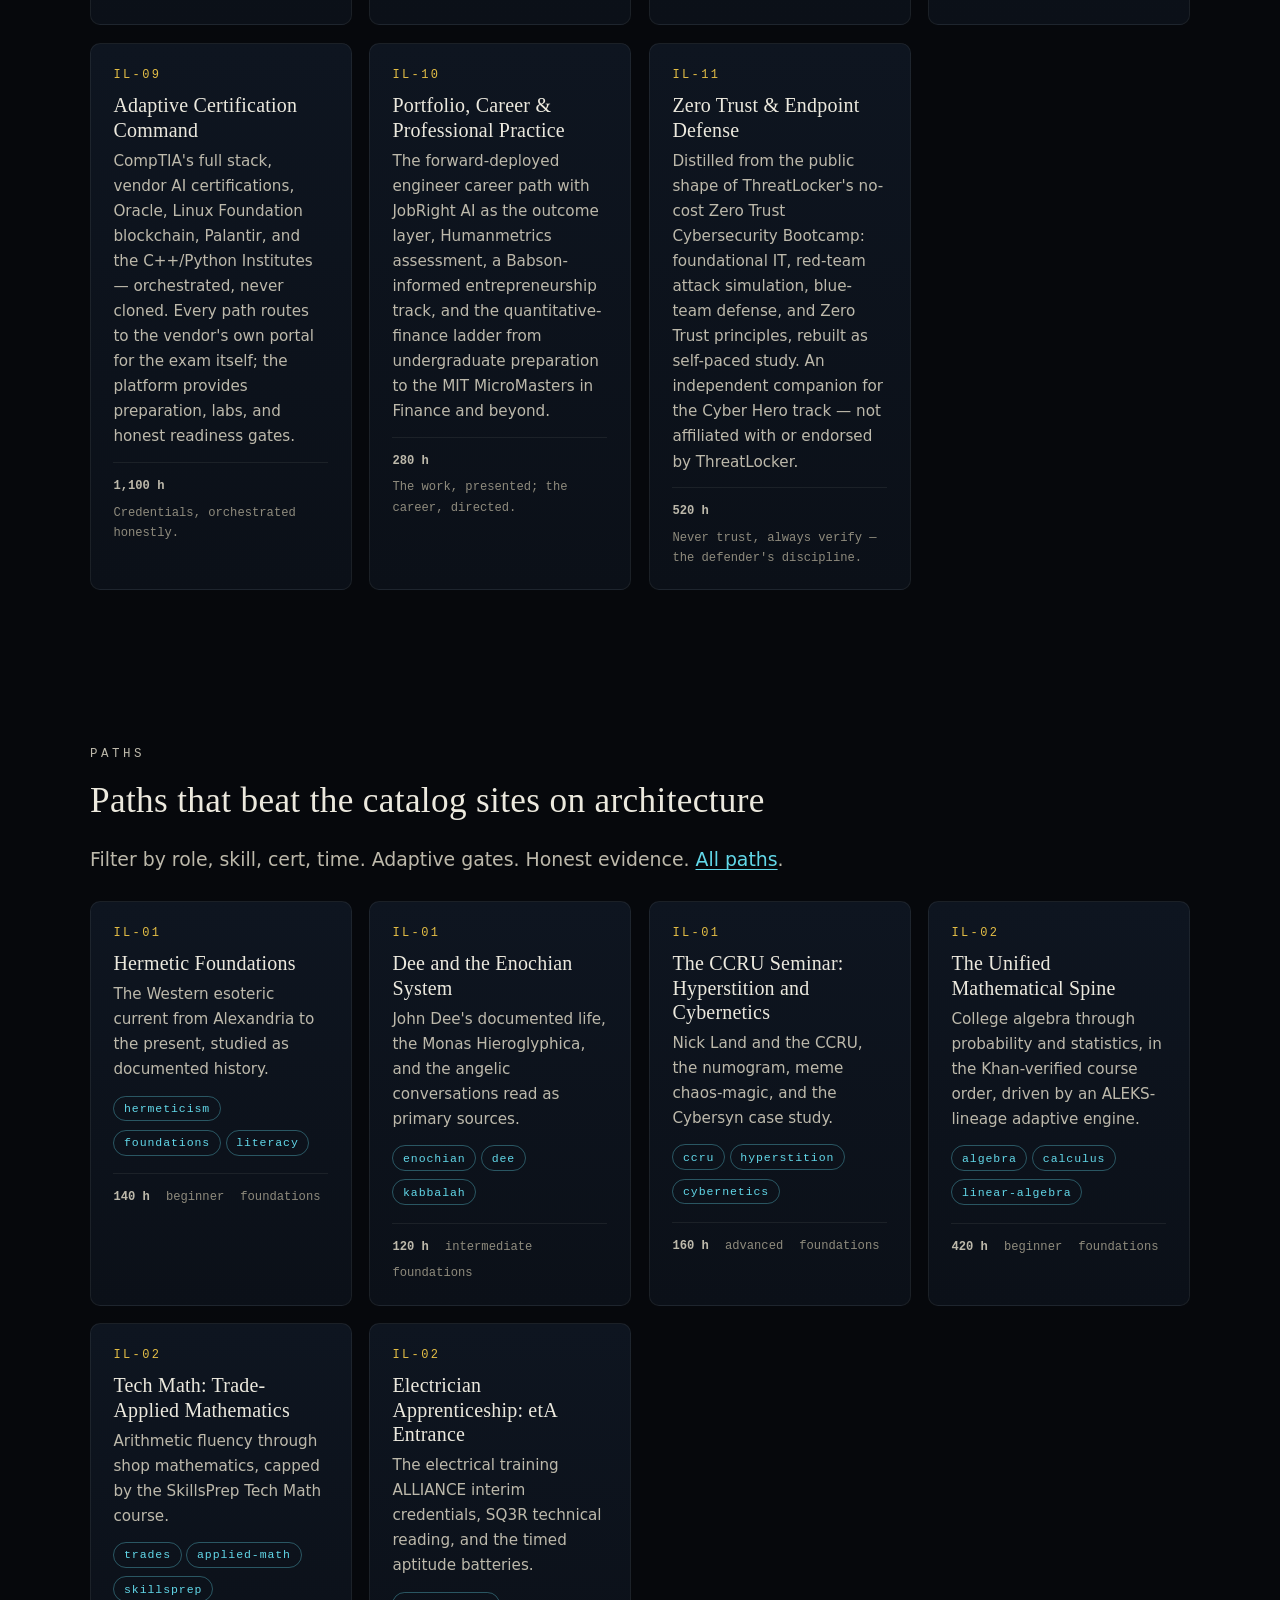
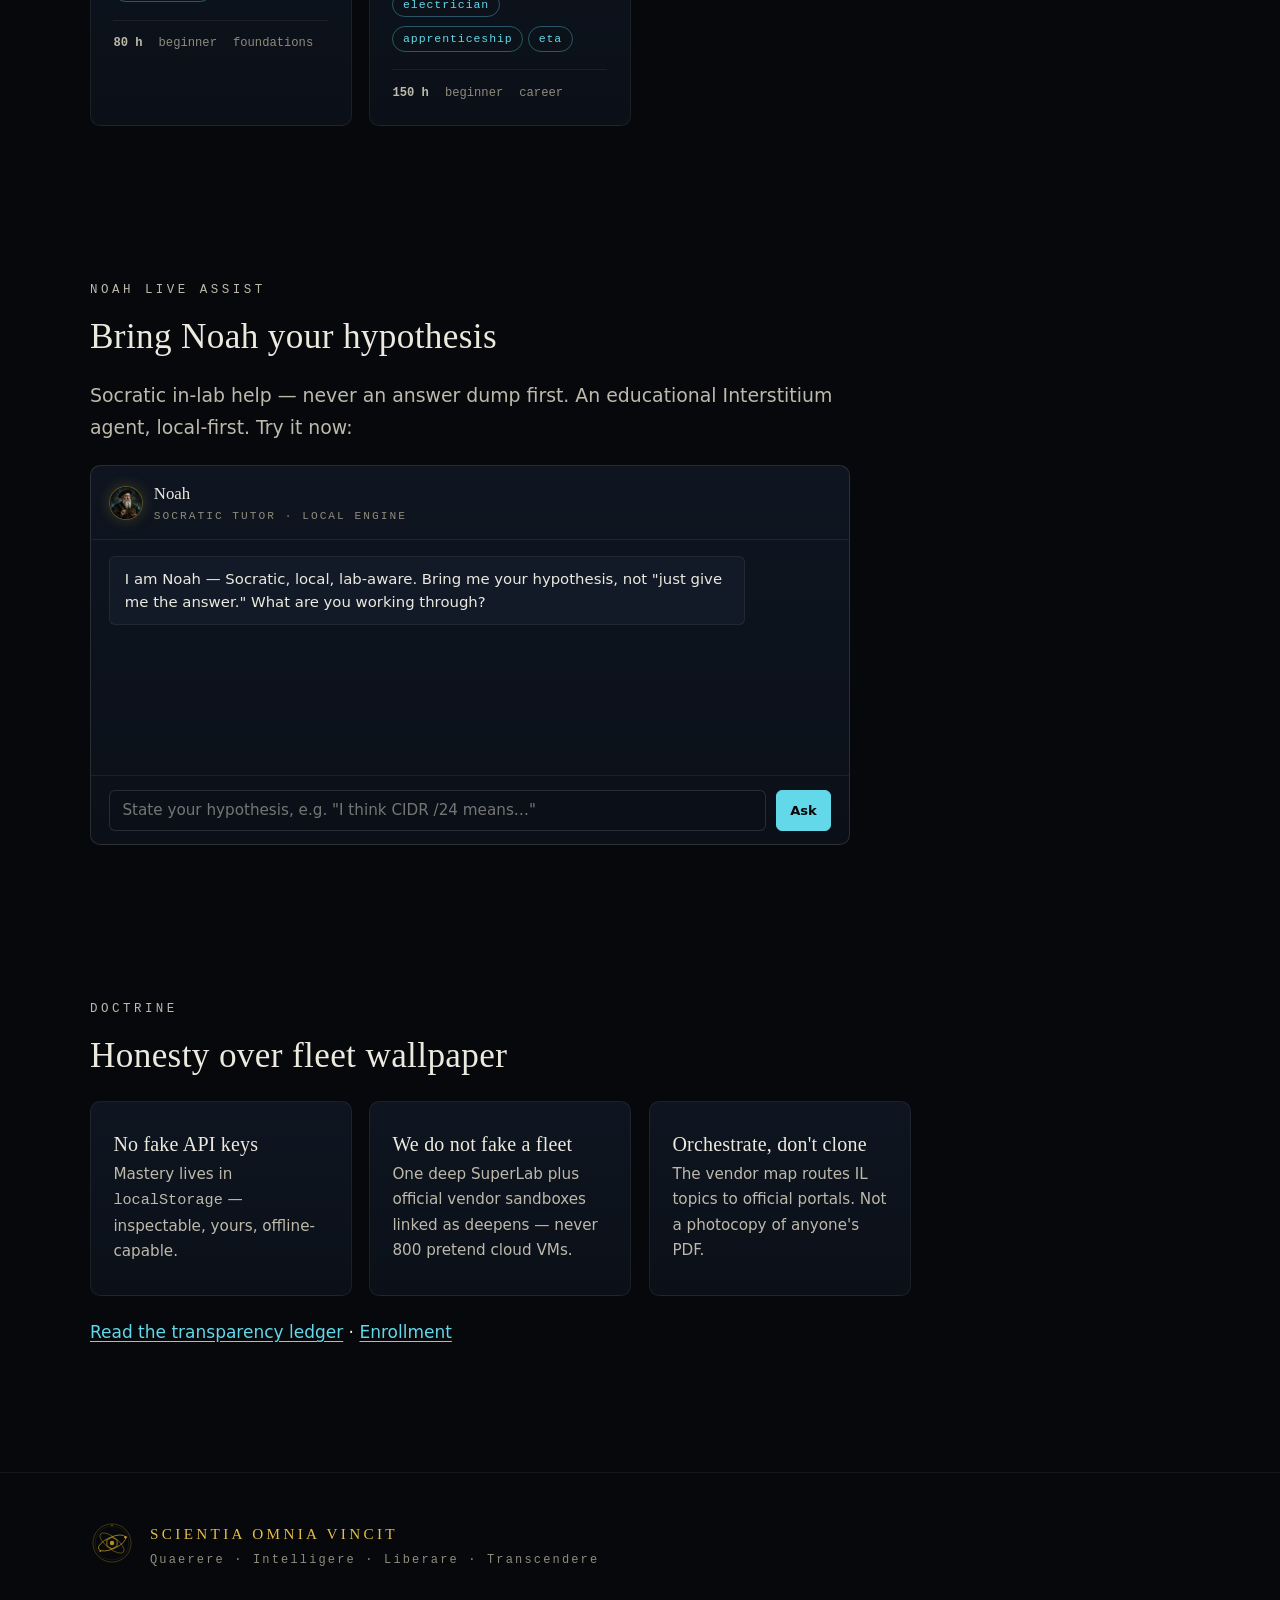
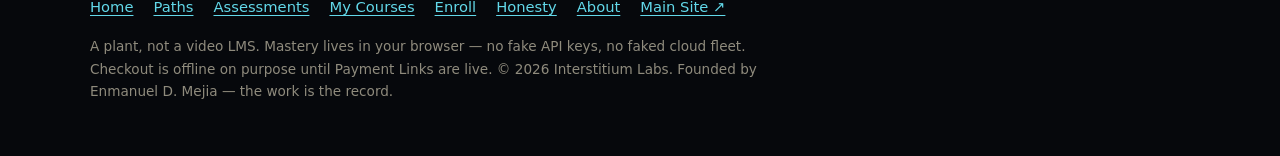
==== commit ecd094b5: "Counts: 65 paths / 349 modules; academy hours recomputed (IL-05 2990, IL-06 1180, IL-07 1560, IL-11 " ====
--- a/index.html
+++ b/index.html
@@ -9,7 +9,7 @@
 <meta property="og:site_name" content="Interstitium Labs Learning University">
 <meta property="og:url" content="https://learn.interstitiumlabs.dev/">
 <meta property="og:title" content="Interstitium Labs — Learning University">
-<meta property="og:description" content="A knowledge operating system. 11 academies, 50 learning paths, 257 modules, adaptive mastery. A plant, not a video LMS.">
+<meta property="og:description" content="A knowledge operating system. 11 academies, 65 learning paths, 349 modules, adaptive mastery. A plant, not a video LMS.">
 <meta property="og:image" content="https://learn.interstitiumlabs.dev/assets/sigil-hero-static.png">
 <meta name="twitter:card" content="summary_large_image">
 <meta name="twitter:title" content="Interstitium Labs — Learning University">
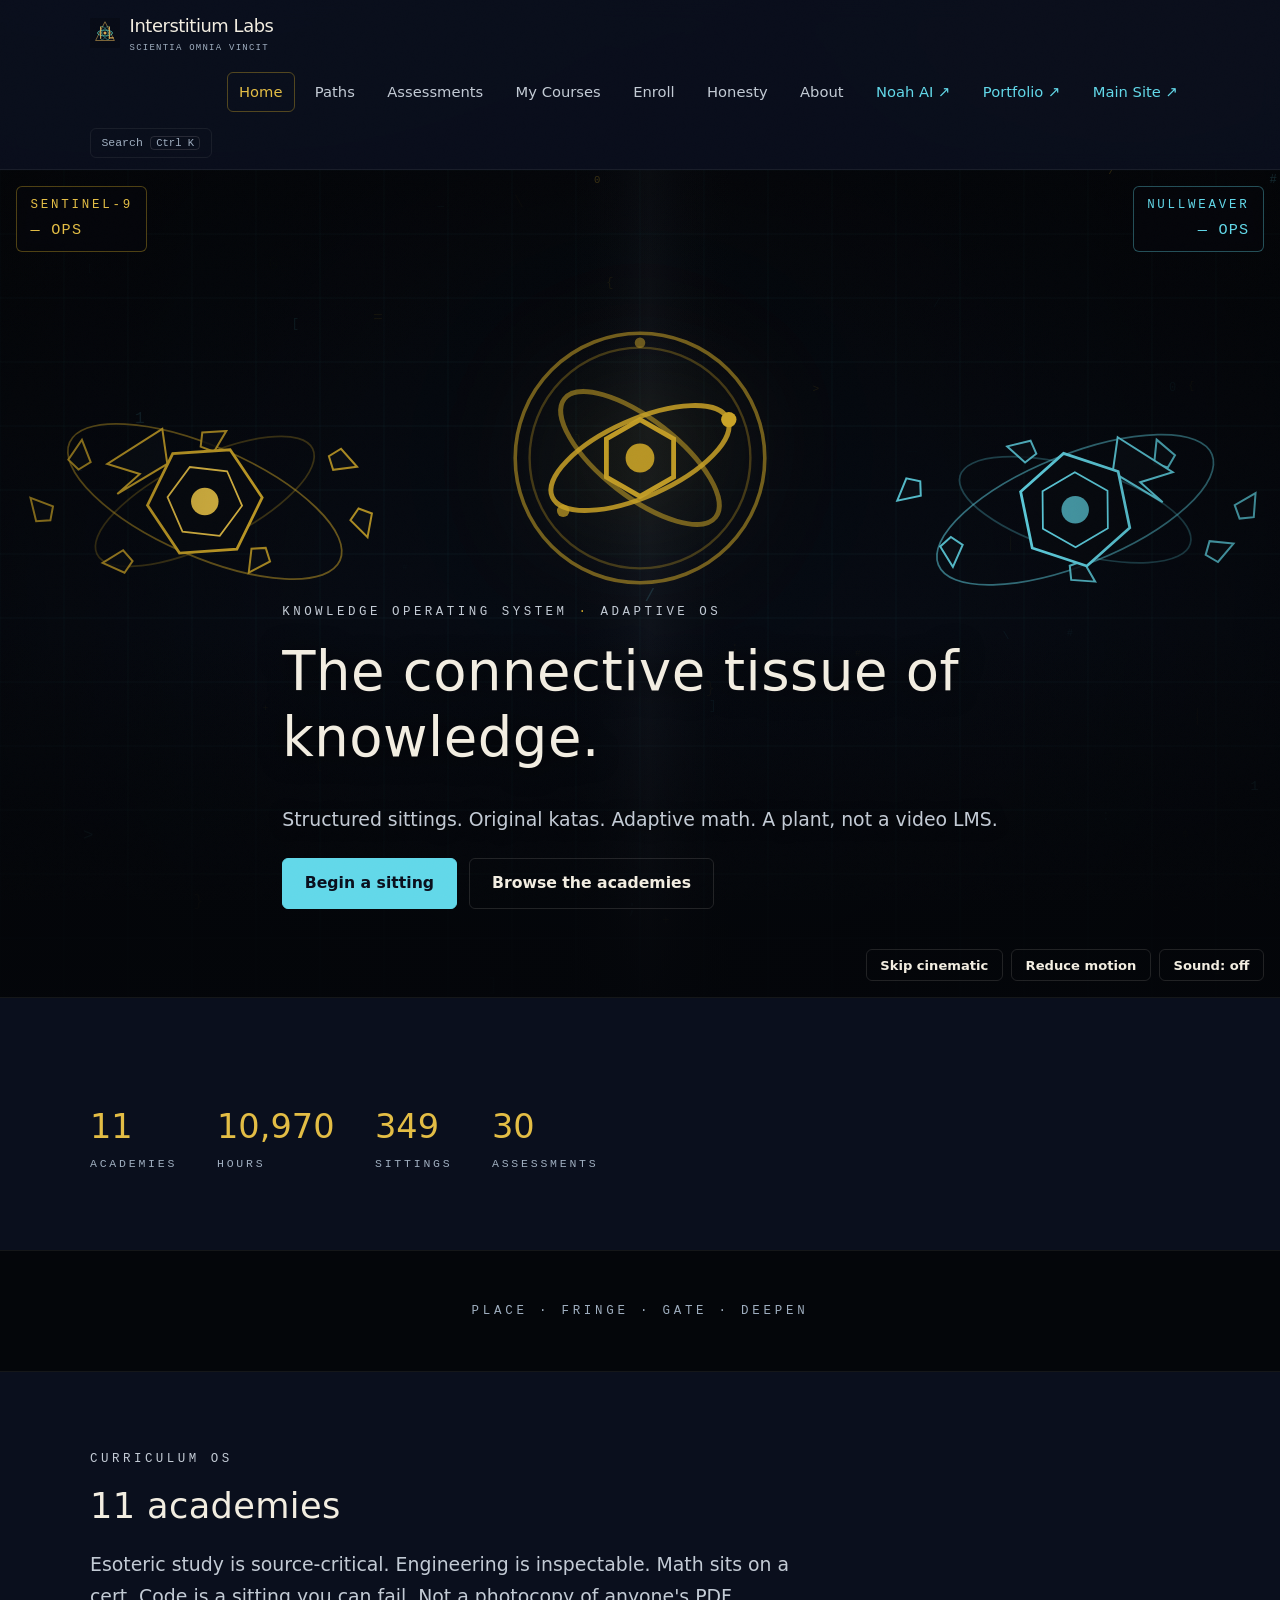
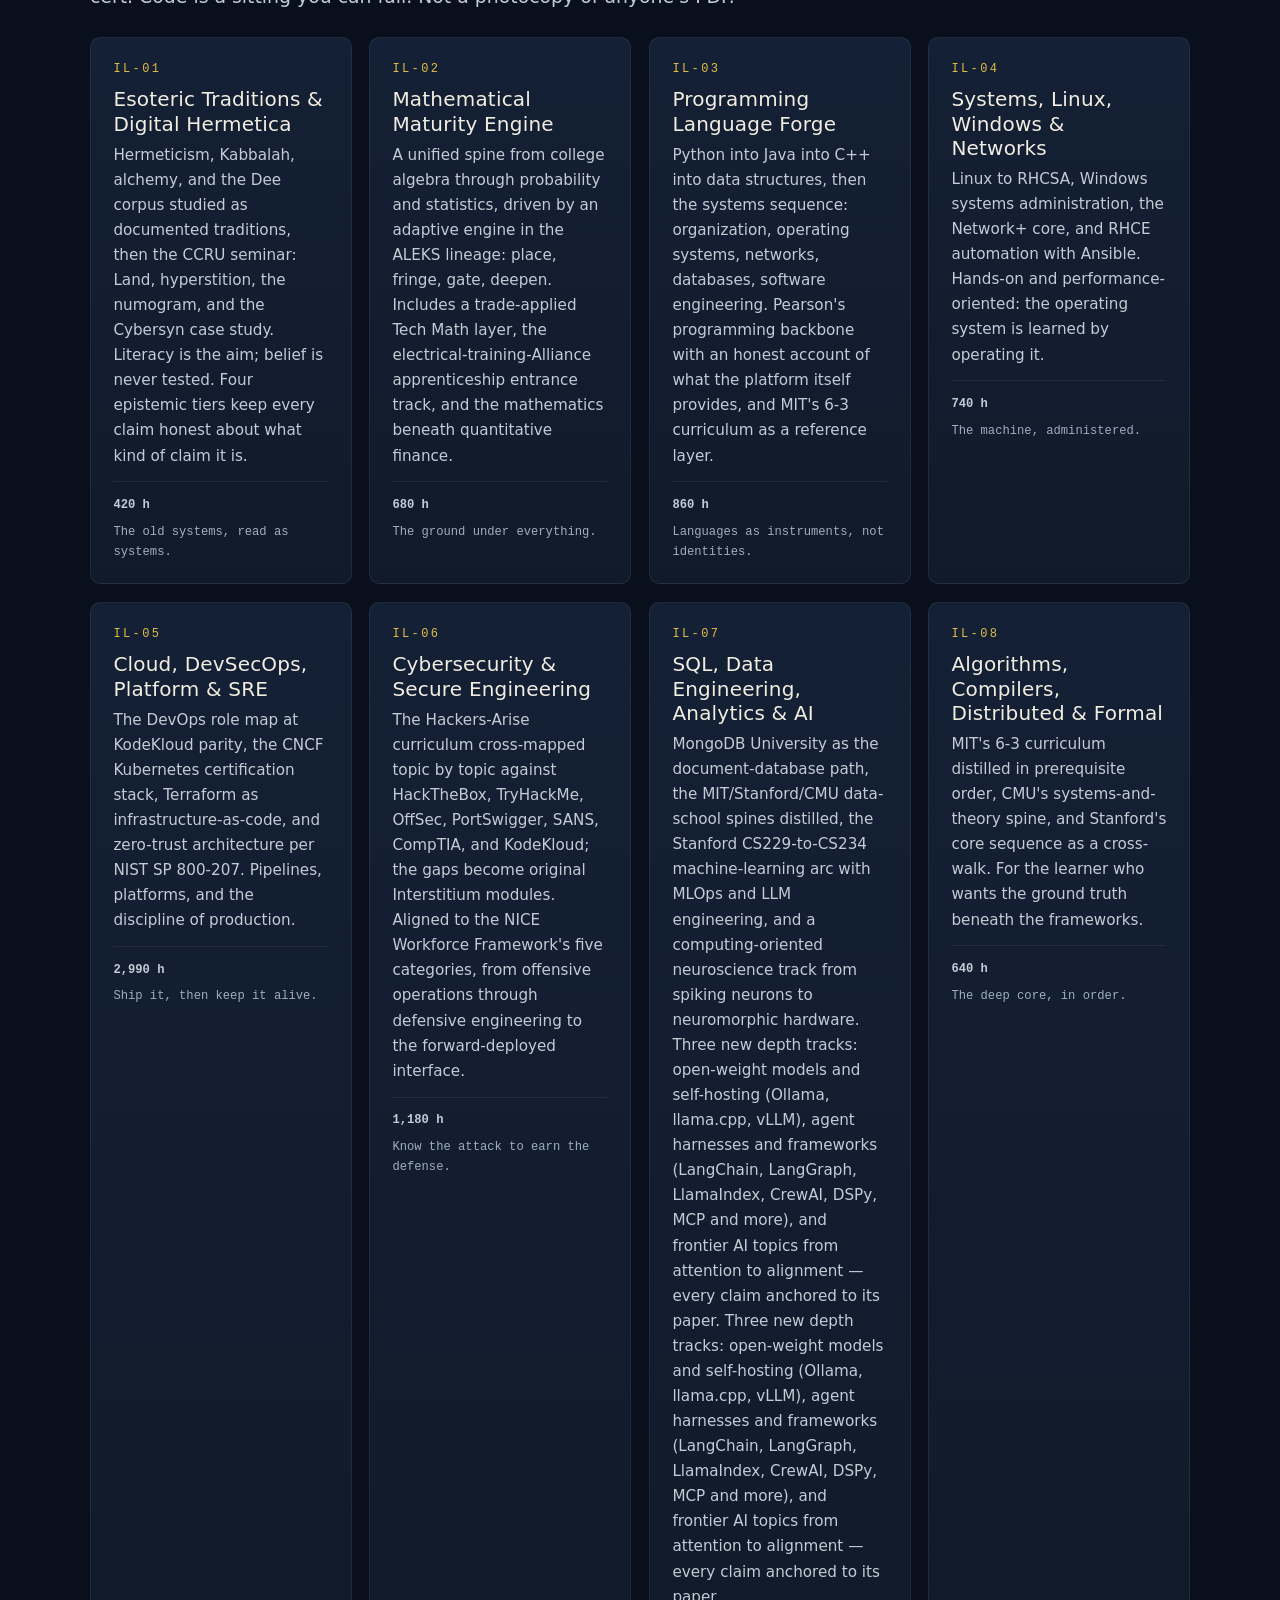
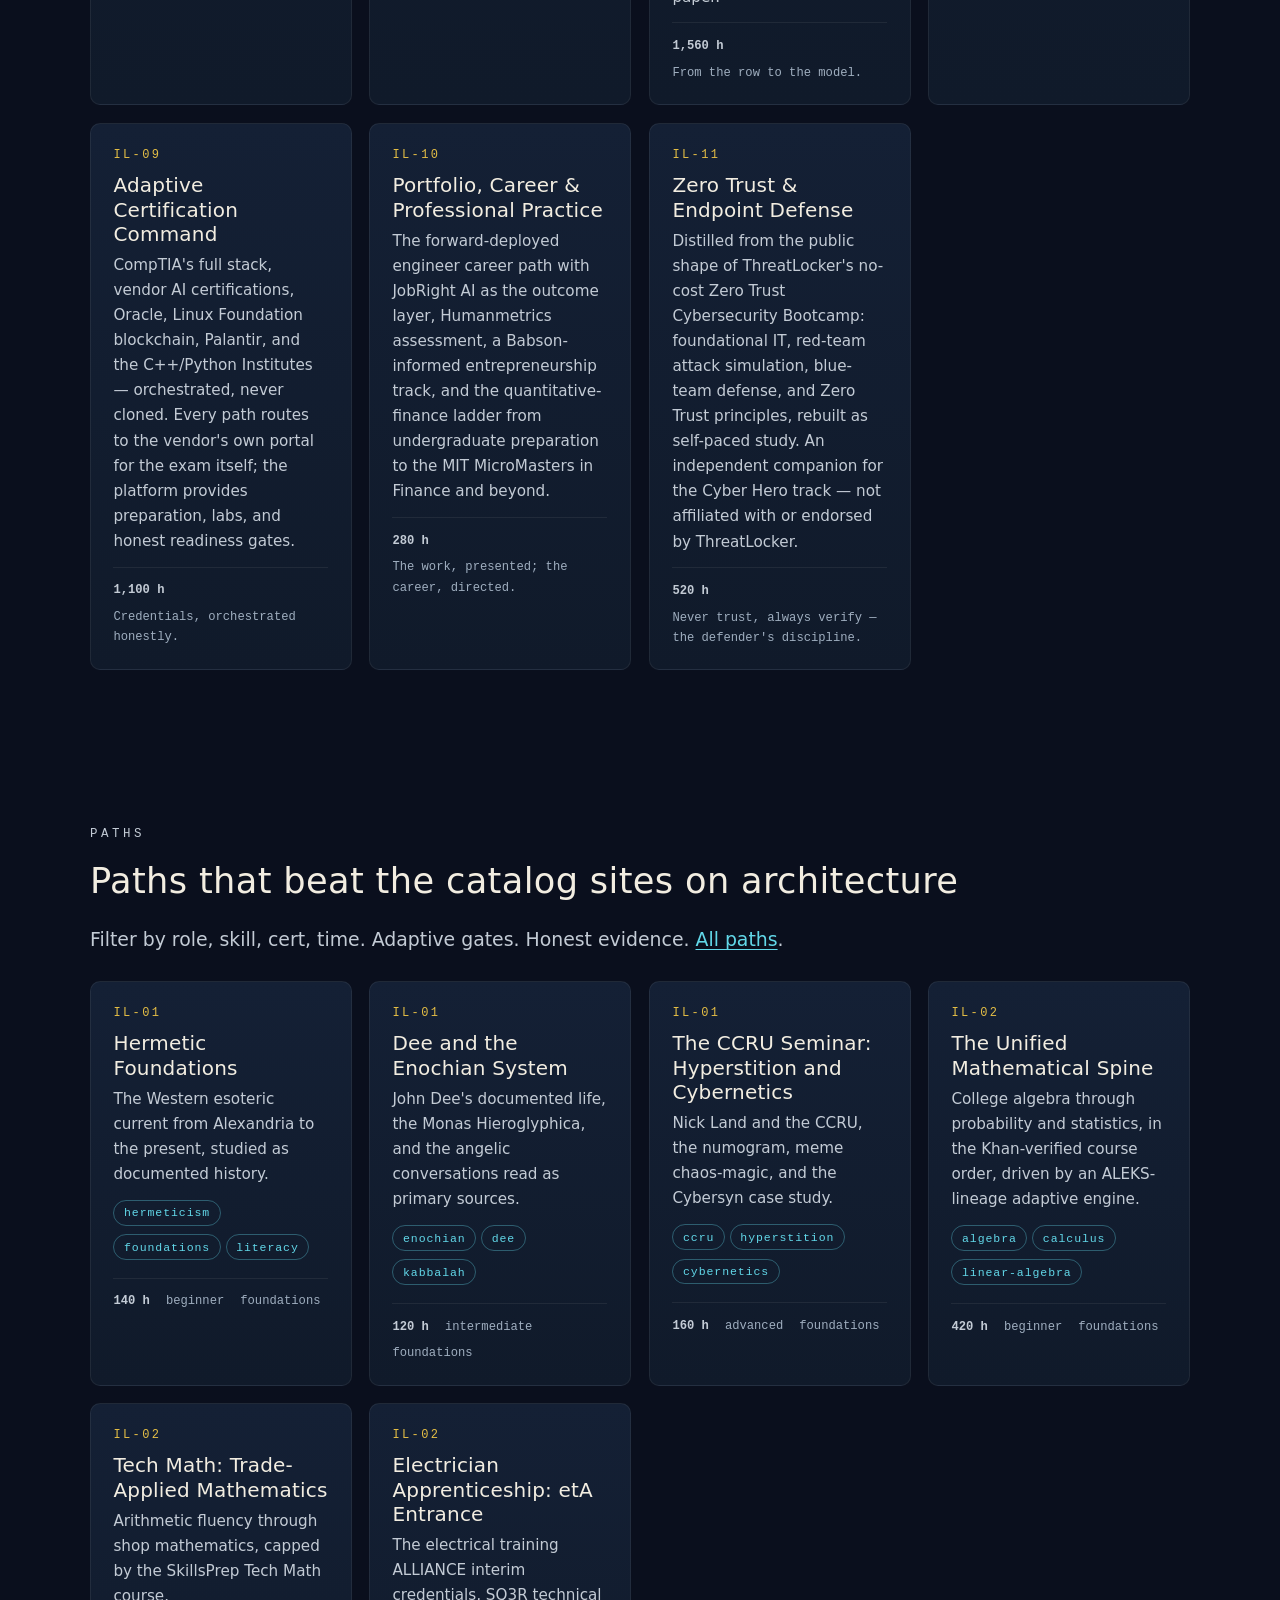
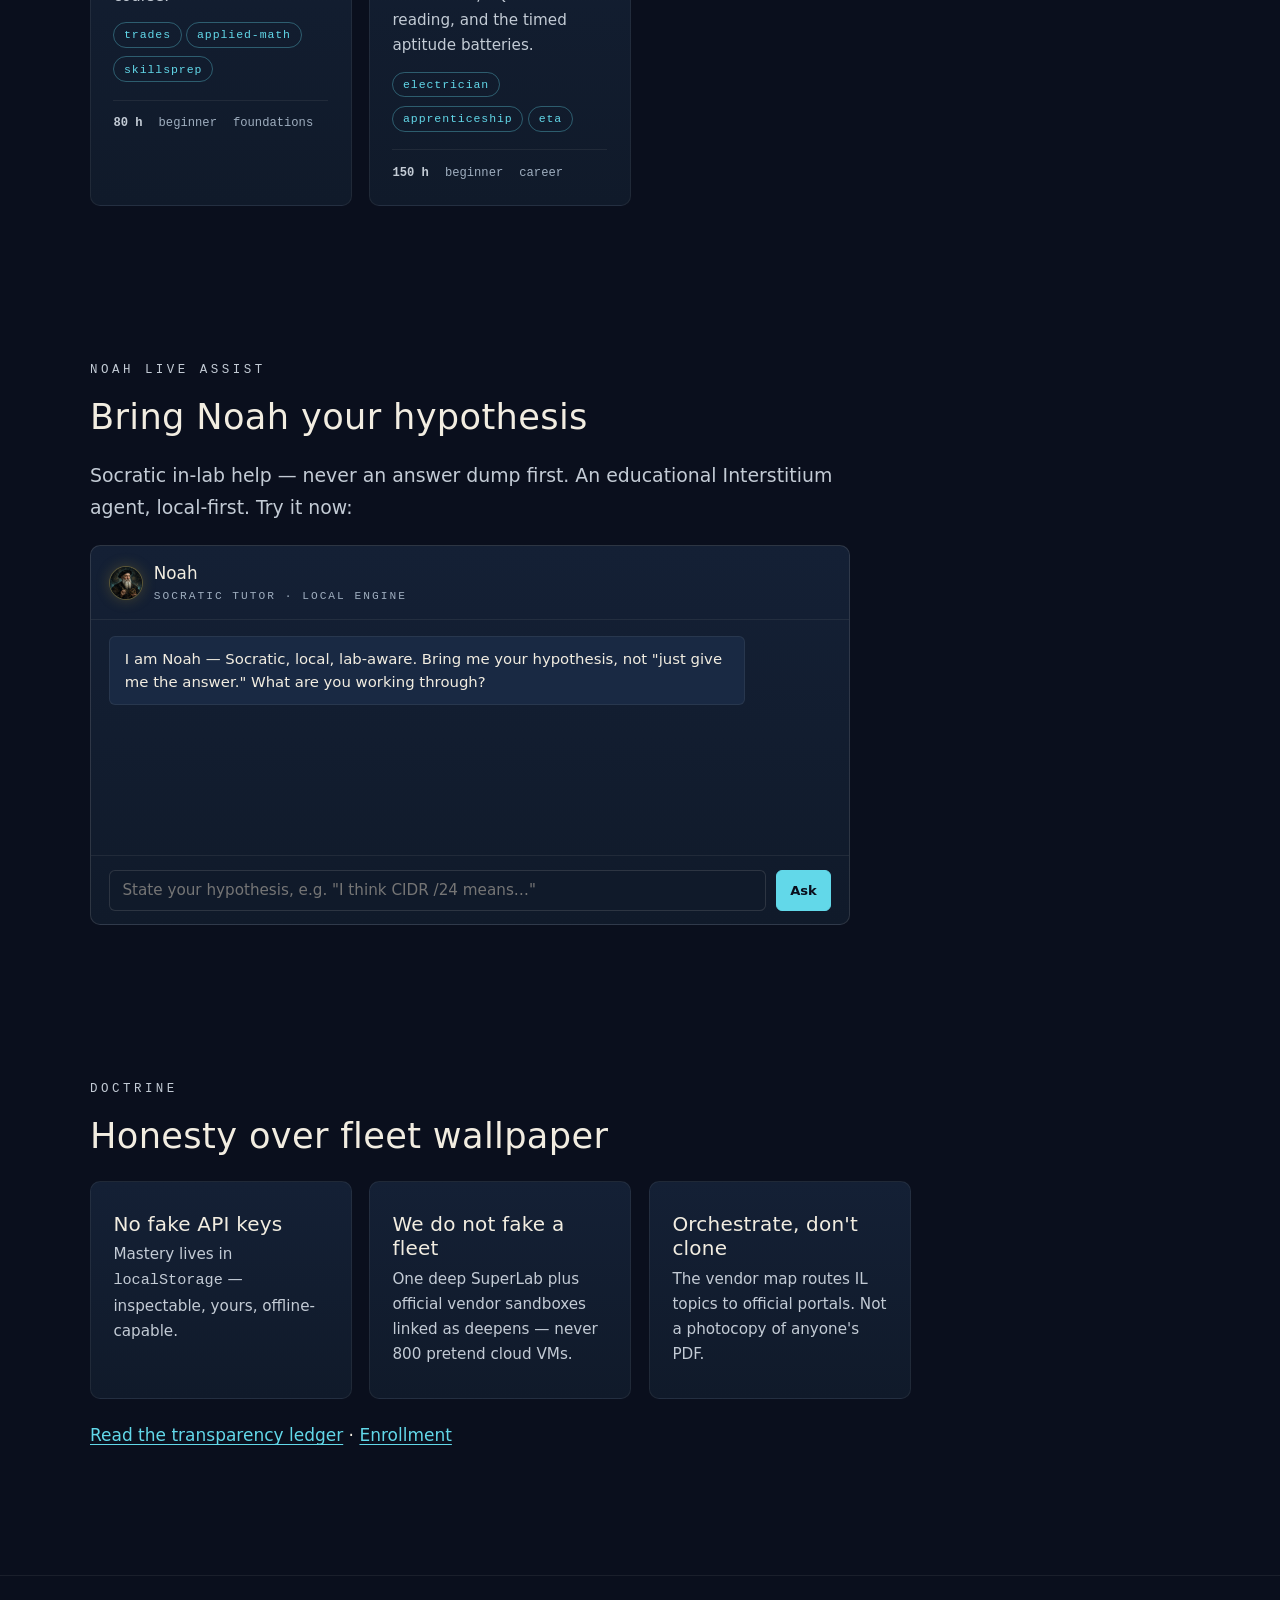
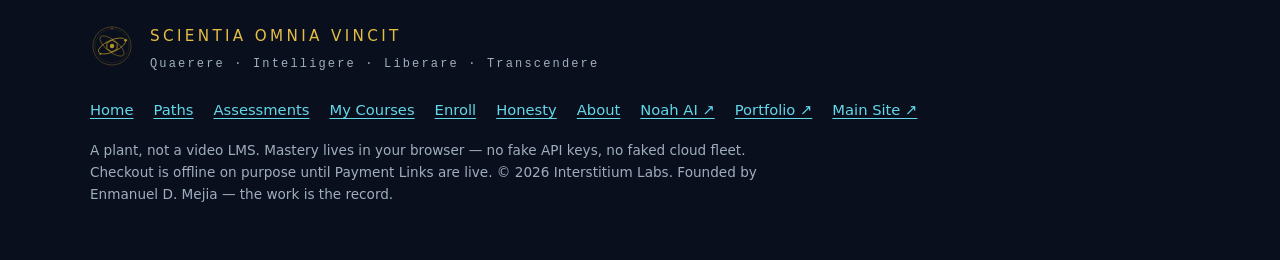
==== commit e8fef24f: "fix(university): correct curriculum counts in social metadata" ====
--- a/index.html
+++ b/index.html
@@ -13,7 +13,7 @@
 <meta property="og:image" content="https://learn.interstitiumlabs.dev/assets/sigil-hero-static.png">
 <meta name="twitter:card" content="summary_large_image">
 <meta name="twitter:title" content="Interstitium Labs — Learning University">
-<meta name="twitter:description" content="11 academies, 47 paths, 222 modules. Structured sittings, adaptive math, Socratic AI tutor.">
+<meta name="twitter:description" content="11 academies, 65 paths, 349 modules. Structured sittings, adaptive math, Socratic AI tutor.">
 <meta name="twitter:image" content="https://learn.interstitiumlabs.dev/assets/sigil-hero-static.png">
 <link rel="canonical" href="https://learn.interstitiumlabs.dev/">
 
--- a/css/il.css
+++ b/css/il.css
@@ -14,22 +14,22 @@
   --cyan-dim: rgba(98, 216, 233, 0.35);
   --cyan-faint: rgba(98, 216, 233, 0.08);
   /* Hermetic dark palette */
-  --bg: #06080c;
-  --bg-2: #090d14;
-  --panel: #0b1018;
-  --panel-2: #0e1520;
-  --panel-3: #121a28;
+  --bg: #0a0f1d;
+  --bg-2: #0d1423;
+  --panel: #101a2a;
+  --panel-2: #142035;
+  --panel-3: #192943;
   /* Ink */
-  --ink: #ece9de;
-  --ink-dim: #bdb9ab;
-  --ink-faint: #8f8b7d;
+  --ink: #f2ede1;
+  --ink-dim: #c3cbd5;
+  --ink-faint: #9faebf;
   /* Lines */
   --line: rgba(236, 233, 222, 0.13);
   --line-soft: rgba(236, 233, 222, 0.07);
   /* Type */
-  --serif: "Iowan Old Style", "Palatino Linotype", Palatino, Georgia, "Times New Roman", serif;
-  --sans: system-ui, -apple-system, "Segoe UI", Roboto, Inter, "Helvetica Neue", Arial, sans-serif;
-  --mono: ui-monospace, "SF Mono", SFMono-Regular, Menlo, Consolas, "Liberation Mono", monospace;
+  --serif: "Space Grotesk", system-ui, sans-serif;
+  --sans: Inter, system-ui, -apple-system, "Segoe UI", Roboto, Arial, sans-serif;
+  --mono: "JetBrains Mono", ui-monospace, "SF Mono", Menlo, Consolas, monospace;
   /* Aurora backdrop: deep, slow, never loud */
   --aurora:
     radial-gradient(1100px 520px at 12% -8%, rgba(47, 169, 189, 0.10), transparent 60%),
@@ -125,7 +125,7 @@
 /* ---------- header / nav ---------- */
 .site-header {
   position: sticky; top: 0; z-index: 100;
-  background: rgba(6, 8, 12, 0.86);
+  background: rgba(10, 15, 29, 0.93);
   backdrop-filter: blur(10px);
   -webkit-backdrop-filter: blur(10px);
   border-bottom: 1px solid var(--line-soft);
@@ -733,3 +733,20 @@
   .site-nav a { flex: none; }
   .pal-hint .pal-hint-label { display: none; }
 }
+
+/* Cross-domain brand and mobile navigation baseline. */
+.site-header .wrap { min-width: 0; }
+.site-header .brand { flex-shrink: 0; }
+.site-header .brand .wordmark { letter-spacing: -0.025em; }
+.site-header .brand .wordmark small { letter-spacing: .14em; font-size: .56rem; }
+.site-nav a[href^="https://interstitiumlabs.dev/"] { color: var(--cyan); }
+.site-nav a[href^="https://interstitiumlabs.dev/"]:focus-visible { outline-color: var(--gold-bright); }
+@media (max-width: 720px) {
+  .site-header .wrap { gap: .45rem; }
+  .site-header .brand img { width: 27px; height: 27px; }
+  .site-header .brand .wordmark { font-size: .8rem; line-height: 1.12; }
+  .site-header .brand .wordmark small { font-size: .48rem; letter-spacing: .08em; }
+  .site-nav { flex: 1 1 0; min-width: 0; }
+  .site-nav a { min-height: 44px; display: inline-flex; align-items: center; }
+  .pal-hint { flex-shrink: 0; min-width: 44px; min-height: 44px; }
+}
